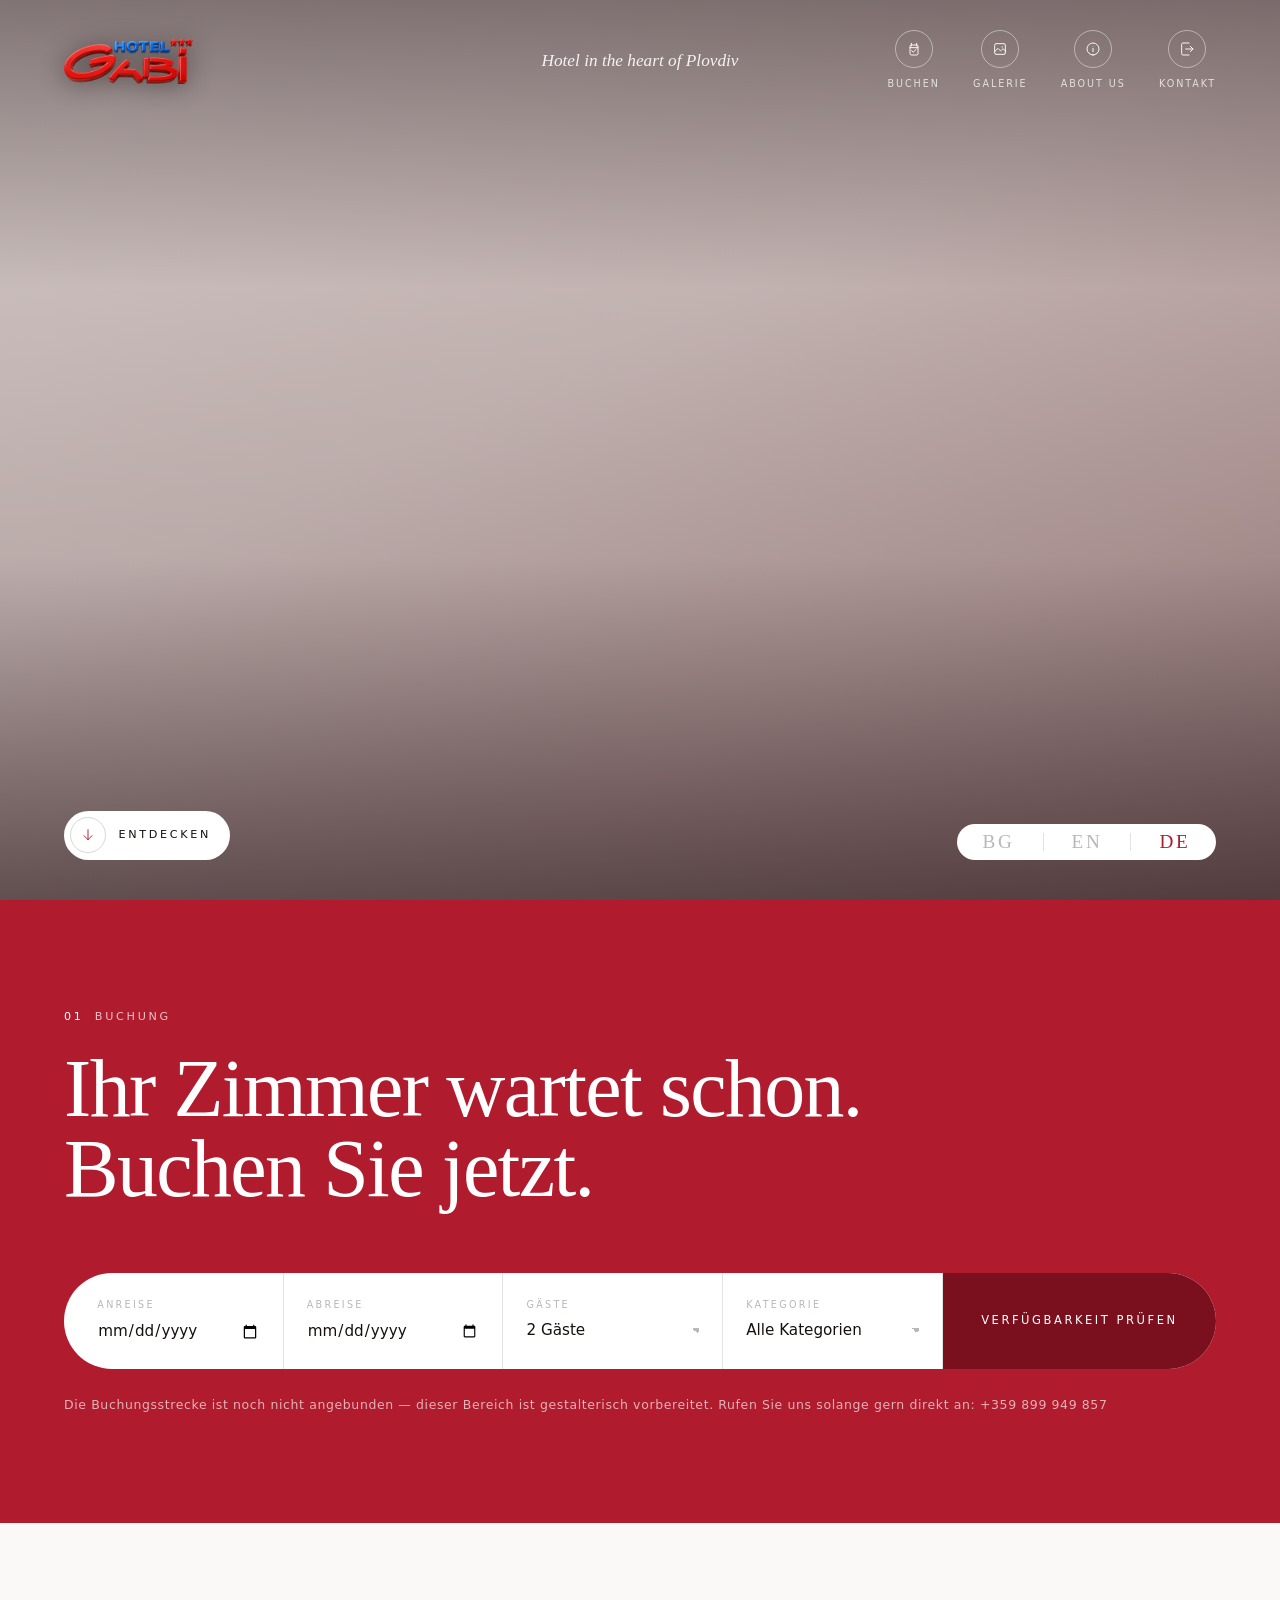
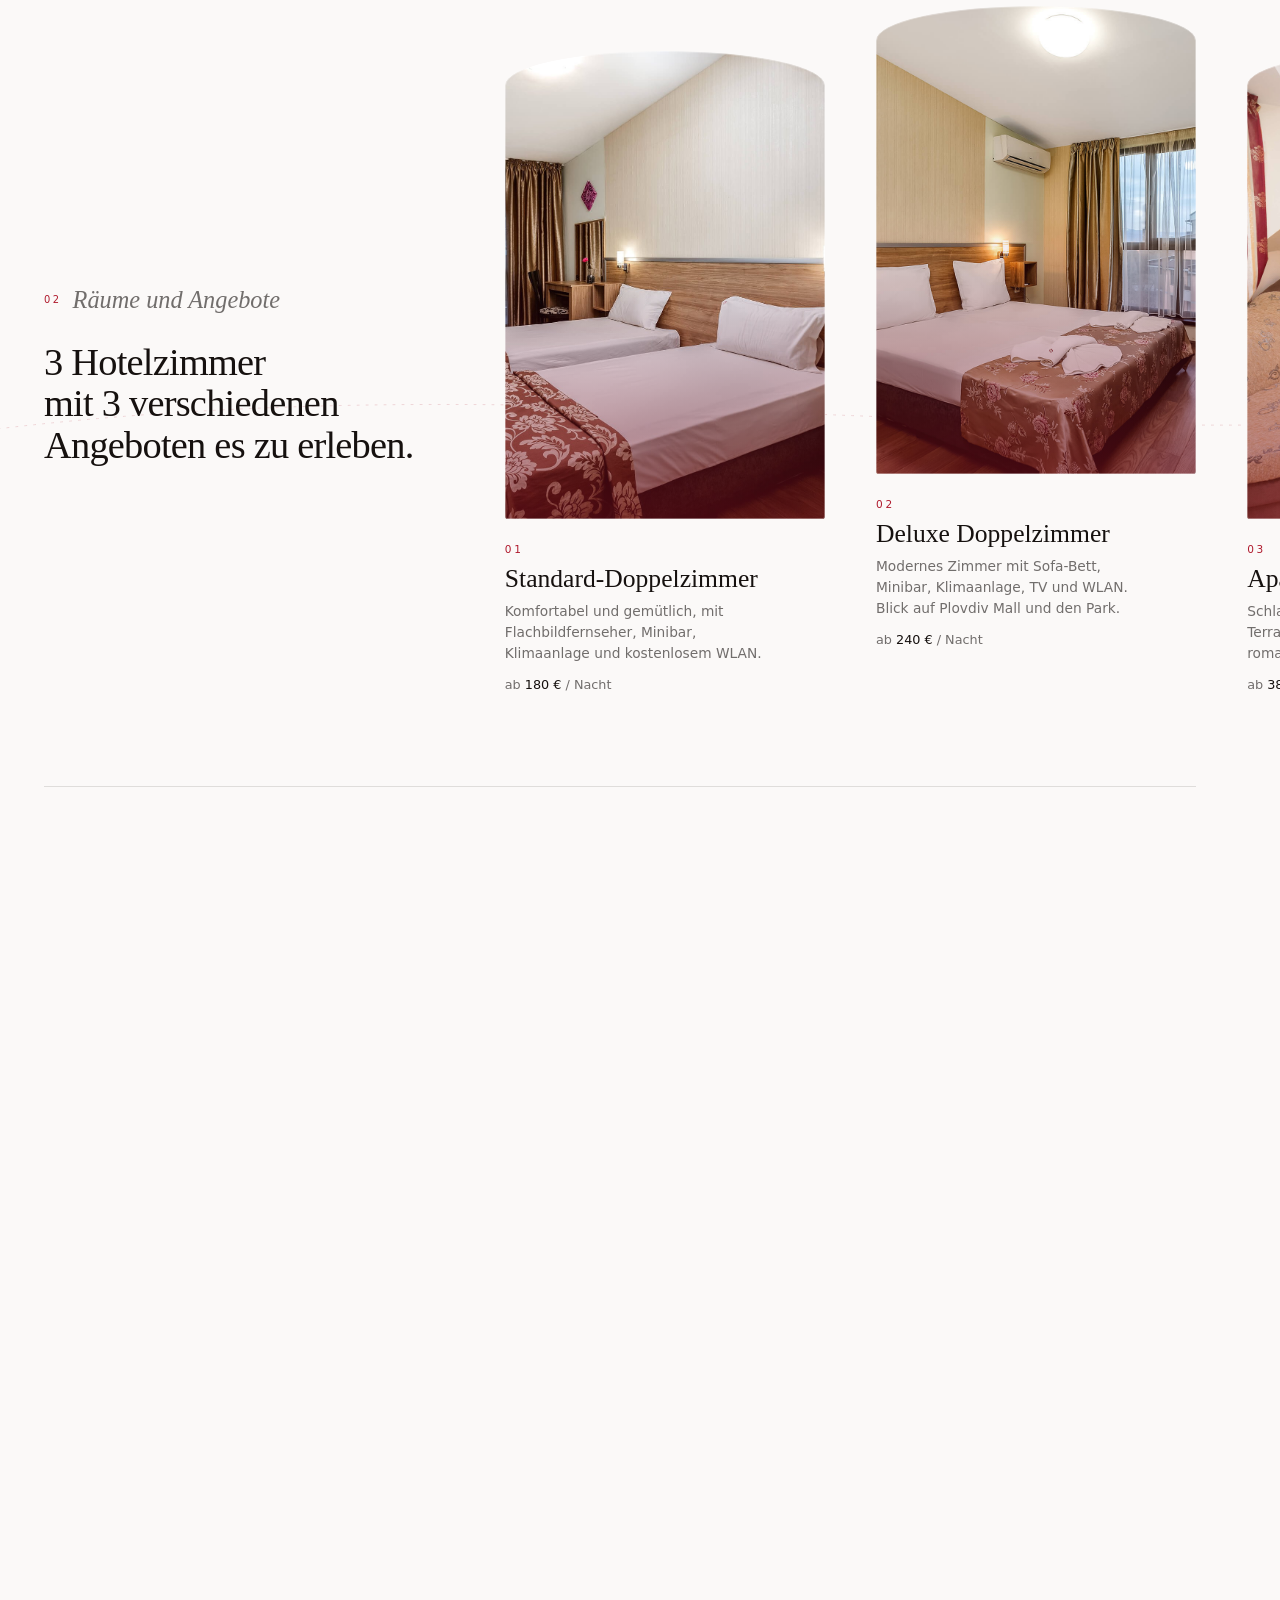
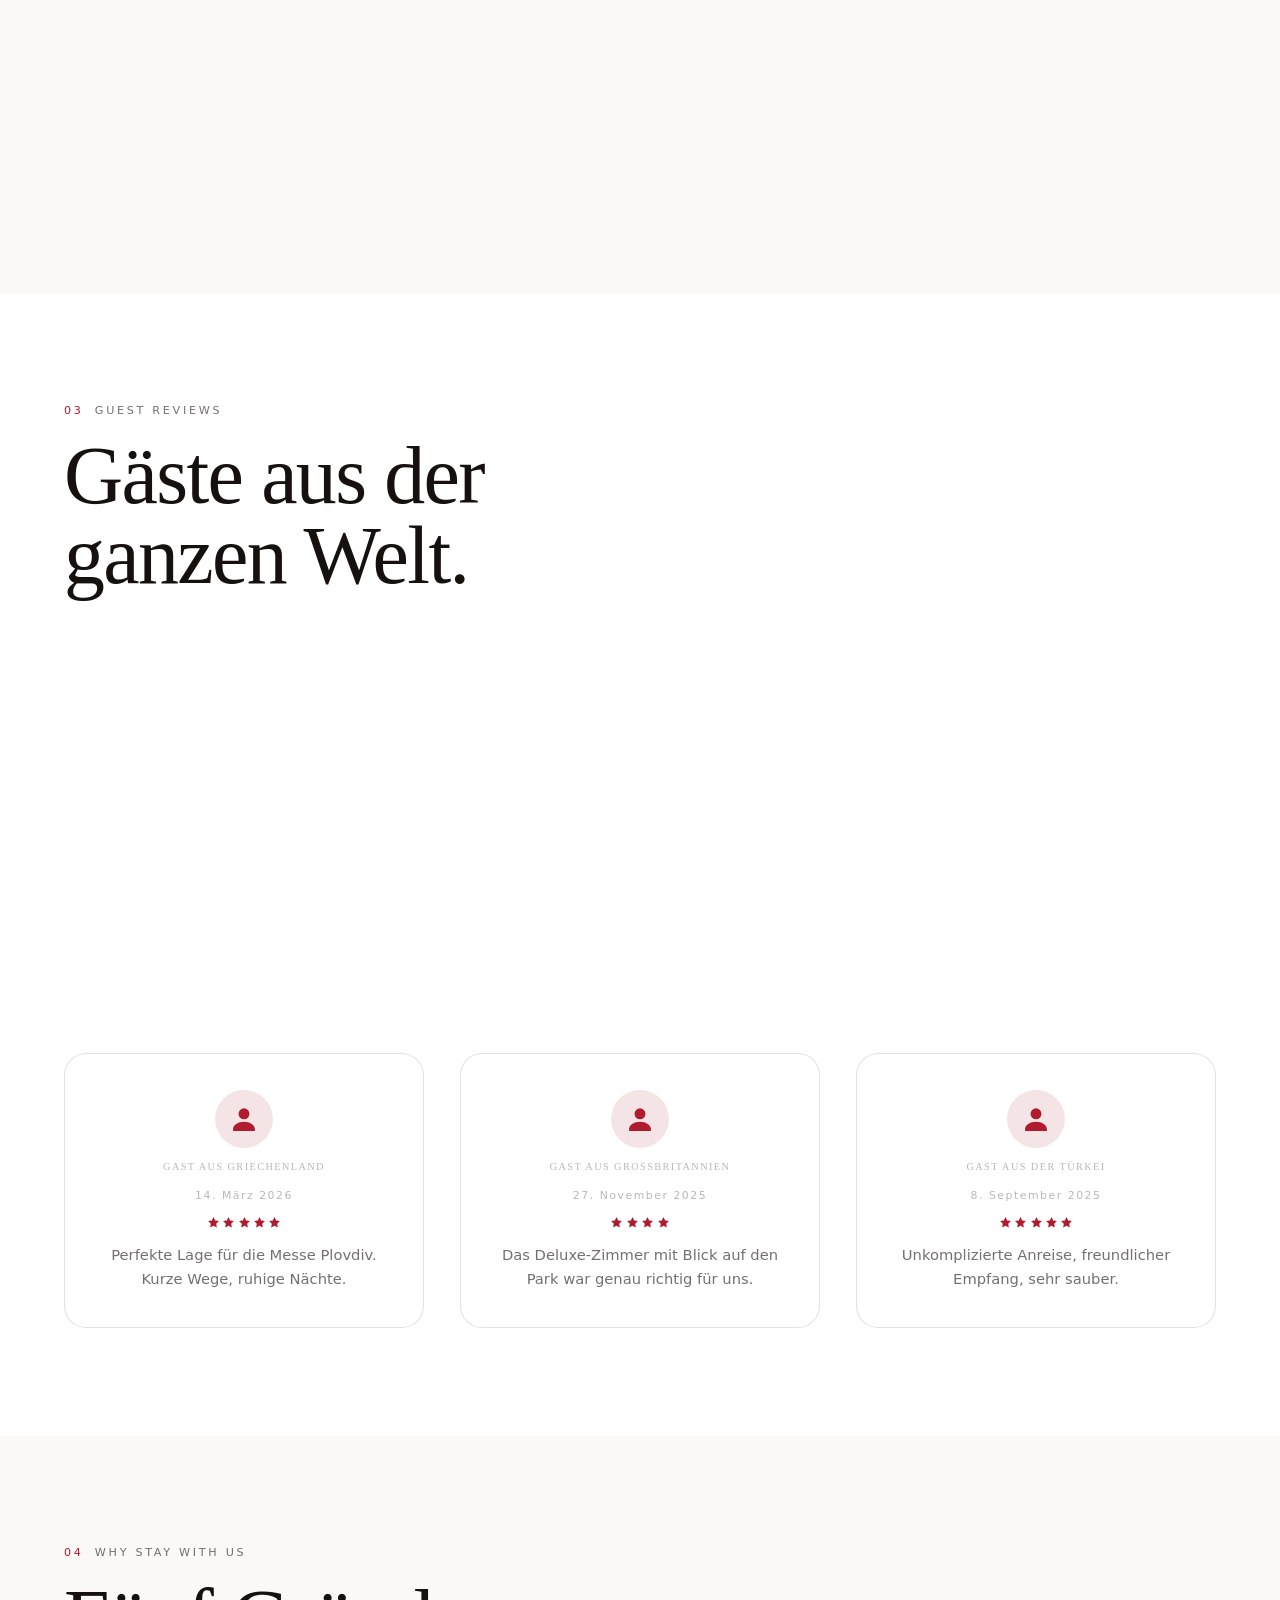
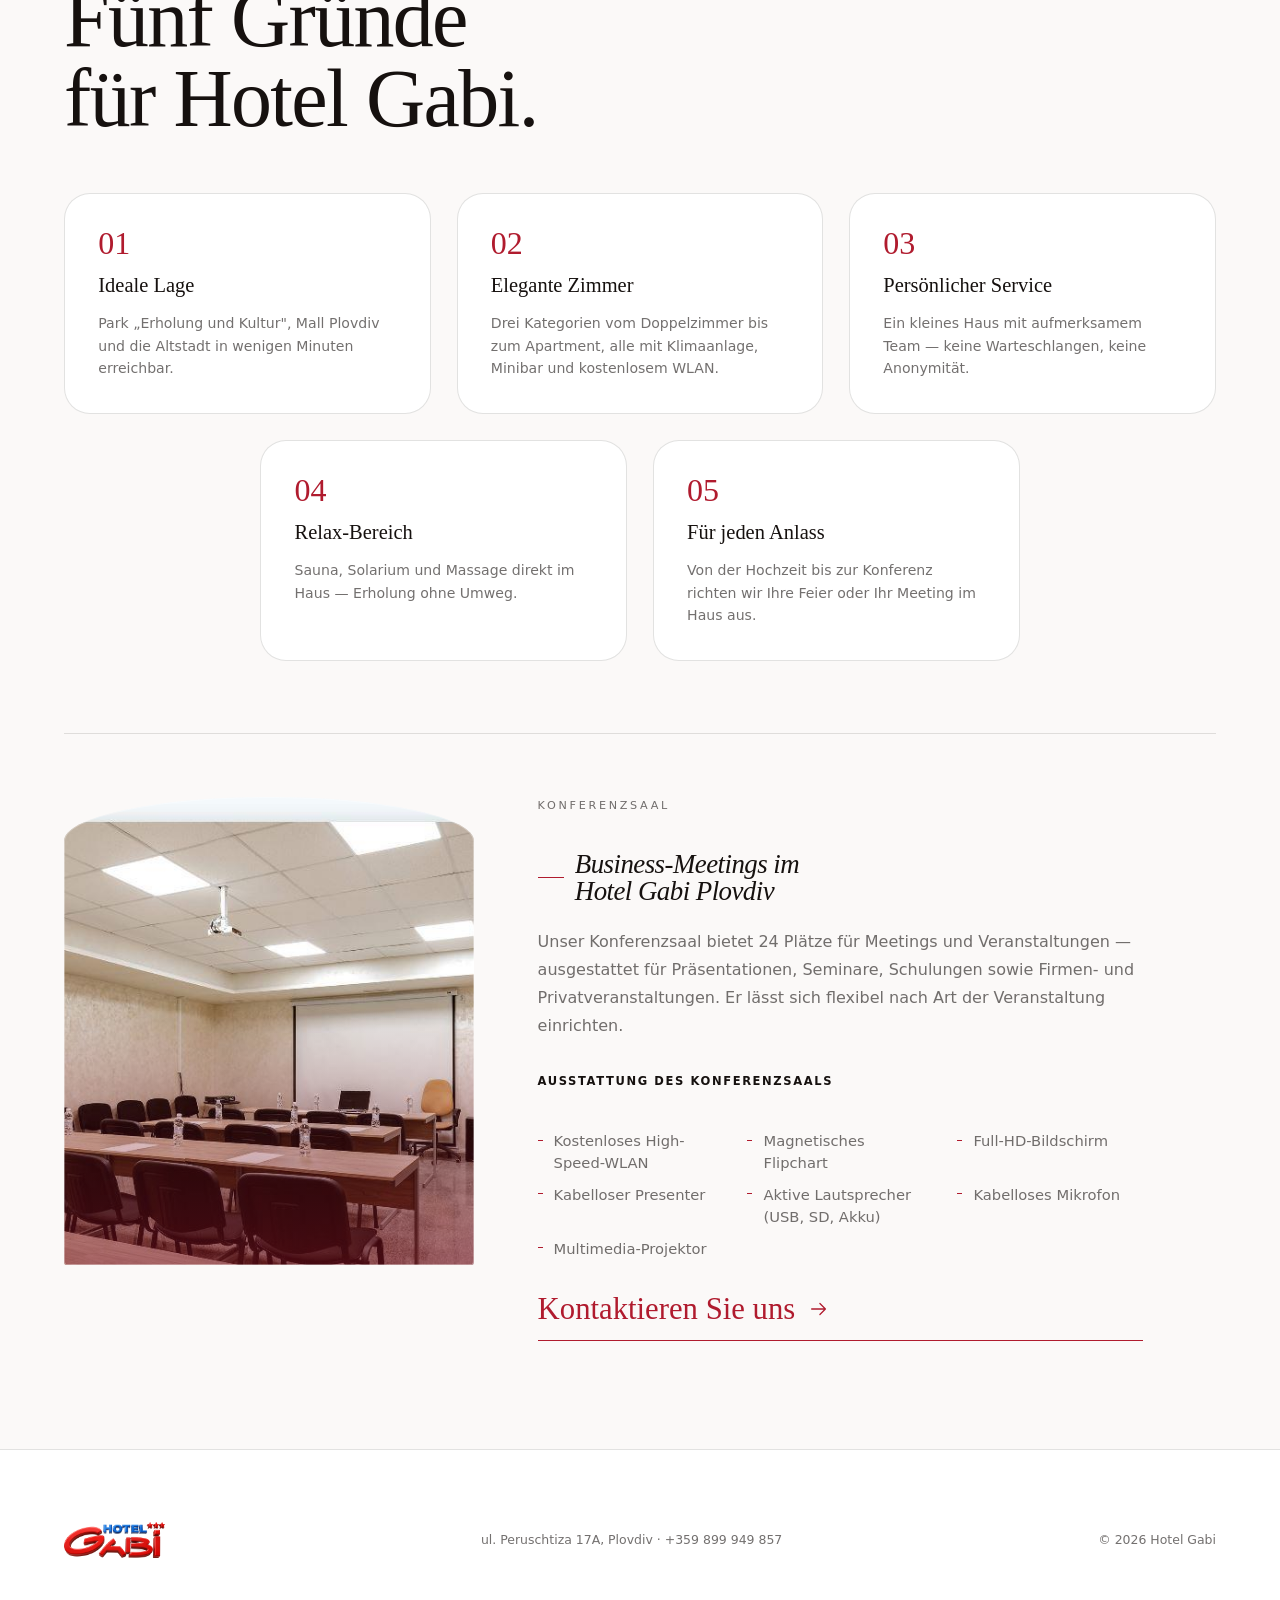
==== index.html @ 503aa599 "Symbol-Reihenfolge, Abstand auf Buchen-Seite, Weiterleitung zur Buchung - Symbole jetzt: Buchen, Gal" ====
<!DOCTYPE html>
<html lang="de">
<head>
<meta charset="utf-8">
<meta name="viewport" content="width=device-width, initial-scale=1">
<title>Hotel Gabi</title>
<meta name="description" content="Hotel Gabi — Ruhe, Architektur und Gastfreundschaft in ihrer reinsten Form.">
<link rel="stylesheet" href="assets/css/style.css">
</head>
<body>

<!-- ============================================================
     HEADER — bewusst minimal: nur Marke, kein Menü, kein Sign-In
     ============================================================ -->
<header class="header header--overlay" data-header>
  <div class="header__inner">
    <a class="brand" href="#top" aria-label="Hotel Gabi — Startseite">
      <img class="brand__logo" src="assets/img/brand/gabi-logo.png"
           alt="Hotel Gabi" width="640" height="228">
    </a>

    <p class="header__tagline">Hotel in the heart of Plovdiv</p>

    <nav class="header__nav" aria-label="Kurzwahl">
      <a class="header__navlink" href="buchen.html">
        <span class="header__navring" aria-hidden="true">
          <svg viewBox="0 0 24 24" aria-hidden="true">
            <path d="M6,8a2,2 0 0 1 2,-2h8a2,2 0 0 1 2,2v11a2,2 0 0 1 -2,2H8a2,2 0 0 1 -2,-2Z"/>
            <path d="M8,3.5v4"/>
            <path d="M16,3.5v4"/>
            <path d="M6,10H18"/>
            <path d="M8.5,14.5 10.8,16.8 15.3,12.3"/>
          </svg>
        </span>
        <span class="header__navlabel">Buchen</span>
      </a>
      <a class="header__navlink" href="galerie.html">
        <span class="header__navring" aria-hidden="true">
          <svg viewBox="0 0 24 24" aria-hidden="true">
            <path d="M4,6a2,2 0 0 1 2,-2h12a2,2 0 0 1 2,2v12a2,2 0 0 1 -2,2H6a2,2 0 0 1 -2,-2Z"/>
            <path d="M4,16 9,11l4,4"/>
            <path d="M14,14 16.5,11.5 20,15"/>
            <path d="M15.2,8a.9,.9 0 1 1 0,1.8a.9,.9 0 1 1 0,-1.8Z" style="fill:currentColor;stroke:none"/>
          </svg>
        </span>
        <span class="header__navlabel">Galerie</span>
      </a>
      <a class="header__navlink" href="about.html">
        <span class="header__navring" aria-hidden="true">
          <svg viewBox="0 0 24 24" aria-hidden="true">
            <path d="M12,21a9,9 0 1 1 0,-18a9,9 0 1 1 0,18Z"/>
            <path d="M12,11v5"/>
            <path d="M12,7.4a.6,.6 0 1 1 0,1.2a.6,.6 0 1 1 0,-1.2Z" style="fill:currentColor;stroke:none"/>
          </svg>
        </span>
        <span class="header__navlabel">About&nbsp;Us</span>
      </a>
      <a class="header__navlink" href="kontakt.html">
        <span class="header__navring" aria-hidden="true">
          <svg viewBox="0 0 24 24" aria-hidden="true">
            <path d="M15,3H6a2,2 0 0 0 -2,2v14a2,2 0 0 0 2,2h9"/>
            <path d="M10,12H21"/>
            <path d="M17,8 21,12 17,16"/>
          </svg>
        </span>
        <span class="header__navlabel">Kontakt</span>
      </a>
    </nav>
  </div>
</header>

<main id="top">

  <!-- ============================================================
       01 — HERO
       ============================================================ -->
  <section class="hero" data-reveal-root data-film>
    <!-- bleibt stehen, während das Video am Scrollen hängt -->
    <div class="hero__stage" data-film-stage>

      <!-- Vollflächiges Motiv. Läuft nicht von selbst, sondern am Scrollrad. -->
      <div class="hero__film">
        <video class="hero__video" data-film-video
               src="assets/video/hotel.mp4"
               muted playsinline preload="auto"
               disablepictureinpicture
               aria-label="Hotel Gabi — Ansicht des Hauses"></video>
      </div>

      <div class="hero__grid">
        <h1 class="hero__title">
          <span class="mask"><span class="mask__i" data-reveal data-reveal-delay="0">Hotel</span></span>
          <span class="mask"><span class="mask__i" data-reveal data-reveal-delay="1">Gabi</span></span>
        </h1>
      </div>

      <div class="hero__foot">
        <a class="scrollcue" href="#rooms" data-scroll>
          <span class="scrollcue__ring" aria-hidden="true">
            <svg viewBox="0 0 24 24" aria-hidden="true"><path d="M12 4v15m0 0 6-6m-6 6-6-6"/></svg>
          </span>
          <span class="scrollcue__label">Entdecken</span>
        </a>
        <!-- Sprachwahl. Deutsch steht im HTML, BG und EN kommen aus i18n.js. -->
        <div class="langswitch" role="group" aria-label="Sprache wählen">
          <button class="langswitch__opt" type="button" data-lang="bg">BG</button>
          <span class="langswitch__sep" aria-hidden="true"></span>
          <button class="langswitch__opt" type="button" data-lang="en">EN</button>
          <span class="langswitch__sep" aria-hidden="true"></span>
          <button class="langswitch__opt is-active" type="button" data-lang="de" aria-current="true">DE</button>
        </div>
      </div>

      <div class="film__progress" aria-hidden="true">
        <span data-film-progress></span>
      </div>

    </div>
  </section>


  <!-- ============================================================
       01 — BUCHUNG  (Gestaltung vorbereitet, Logik folgt später)
       ============================================================ -->
  <section class="booking" id="booking" data-reveal-root>
    <div class="booking__inner">

      <header class="booking__head">
        <p class="eyebrow eyebrow--light" data-reveal><span class="eyebrow__no">01</span> Buchung</p>
        <h2 class="display display--light" data-reveal data-reveal-delay="1">
          Ihr Zimmer wartet schon.<br>Buchen Sie jetzt.
        </h2>
      </header>

      <form class="bookbar" data-booking-target="buchen.html" data-reveal data-reveal-delay="2" novalidate>
        <div class="bookbar__field">
          <label for="b-in">Anreise</label>
          <input id="b-in" type="date" name="checkin">
        </div>
        <div class="bookbar__field">
          <label for="b-out">Abreise</label>
          <input id="b-out" type="date" name="checkout">
        </div>
        <div class="bookbar__field">
          <label for="b-guests">Gäste</label>
          <select id="b-guests" name="guests">
            <option>1 Gast</option>
            <option selected>2 Gäste</option>
            <option>3 Gäste</option>
            <option>4 Gäste</option>
          </select>
        </div>
        <div class="bookbar__field">
          <label for="b-room">Kategorie</label>
          <select id="b-room" name="room">
            <option>Alle Kategorien</option>
            <option>Standard-Doppelzimmer</option>
            <option>Deluxe Doppelzimmer</option>
            <option>Apartment für 2</option>
          </select>
        </div>
        <button class="bookbar__submit" type="submit">
          <span>Verfügbarkeit prüfen</span>
        </button>
      </form>

      <p class="booking__hint" data-reveal data-reveal-delay="3" data-booking-hint role="status">
        Die Buchungsstrecke ist noch nicht angebunden — dieser Bereich ist
        gestalterisch vorbereitet. Rufen Sie uns solange gern direkt an:
        +359 899 949 857
      </p>

    </div>
  </section>

  <!-- ============================================================
       02 — RÄUME  (vertikales Scrollen → horizontale Bewegung)
       Die Bilder liegen in Bogen-Form (arch), analog zur Vorlage.
       ============================================================ -->
  <section class="rooms" id="rooms" data-rooms>
    <div class="rooms__viewport" data-rooms-viewport>

      <div class="rooms__track" data-rooms-track>

        <!-- Intro-Panel: fährt mit nach links -->
        <div class="rooms__intro panel">
          <p class="eyebrow"><span class="eyebrow__no">02</span> Räume und Angebote</p>
          <h2 class="display">3 Hotelzimmer<br>mit 3 verschiedenen<br>Angeboten es zu&nbsp;erleben.</h2>
        </div>

        <!-- dezente Verbindungslinie hinter den Bögen -->
        <svg class="rooms__thread" aria-hidden="true" preserveAspectRatio="none" viewBox="0 0 1000 100">
          <path d="M0,70 C 180,10 320,96 500,52 S 830,8 1000,60" />
        </svg>

        <a class="room arch room--link" href="zimmer-standard.html" data-room>
          <div class="room__frame">
            <div class="arch__media" style="background-image:url('assets/img/rooms/room-01.jpg'), var(--img-fallback); background-position:75% center"></div>
            <div class="room__info">
              <div class="room__info-top">
                <span class="room__info-price">ab 180&nbsp;€</span>
                <span class="room__info-size">2 Gäste</span>
              </div>
              <ul class="room__info-list">
                <li>Flachbildfernseher und Minibar</li>
                <li>Klimaanlage, kostenloses WLAN</li>
                <li>Blick auf den Park</li>
              </ul>
              <span class="room__info-more">
                Zimmer ansehen
                <svg viewBox="0 0 24 24" aria-hidden="true"><path d="M4 12h15m0 0-6-6m6 6-6 6"/></svg>
              </span>
            </div>
          </div>
          <div class="room__body">
            <p class="room__index">01</p>
            <h3 class="room__name">Standard-Doppelzimmer</h3>
            <p class="room__desc">Komfortabel und gemütlich, mit Flachbildfernseher, Minibar, Klimaanlage und kostenlosem WLAN.</p>
            <p class="room__price">ab <strong>180&nbsp;€</strong> / Nacht</p>
          </div>
        </a>

        <a class="room arch room--lift room--link" href="zimmer-deluxe.html" data-room>
          <div class="room__frame">
            <div class="arch__media" style="background-image:url('assets/img/rooms/room-02.jpg'), var(--img-fallback); background-position:40% center"></div>
            <div class="room__info">
              <div class="room__info-top">
                <span class="room__info-price">ab 240&nbsp;€</span>
                <span class="room__info-size">2–3 Gäste</span>
              </div>
              <ul class="room__info-list">
                <li>Sofa-Bett als zusätzliches Bett</li>
                <li>Klimaanlage, Minibar, TV, WLAN</li>
                <li>Blick auf Mall Plovdiv und Park</li>
              </ul>
              <span class="room__info-more">
                Zimmer ansehen
                <svg viewBox="0 0 24 24" aria-hidden="true"><path d="M4 12h15m0 0-6-6m6 6-6 6"/></svg>
              </span>
            </div>
          </div>
          <div class="room__body">
            <p class="room__index">02</p>
            <h3 class="room__name">Deluxe Doppelzimmer</h3>
            <p class="room__desc">Modernes Zimmer mit Sofa-Bett, Minibar, Klimaanlage, TV und WLAN. Blick auf Plovdiv Mall und den Park.</p>
            <p class="room__price">ab <strong>240&nbsp;€</strong> / Nacht</p>
          </div>
        </a>

        <a class="room arch room--link" href="zimmer-apartment.html" data-room>
          <div class="room__frame">
            <div class="arch__media" style="background-image:url('assets/img/rooms/room-03.jpg'), var(--img-fallback); background-position:15% center"></div>
            <div class="room__info">
              <div class="room__info-top">
                <span class="room__info-price">ab 380&nbsp;€</span>
                <span class="room__info-size">2–4 Gäste</span>
              </div>
              <ul class="room__info-list">
                <li>Schlafzimmer und zusätzliches Doppelbett</li>
                <li>Bad mit Dusche, eigene Terrasse</li>
                <li>Zwei Fernseher, romantische Beleuchtung</li>
              </ul>
              <span class="room__info-more">
                Zimmer ansehen
                <svg viewBox="0 0 24 24" aria-hidden="true"><path d="M4 12h15m0 0-6-6m6 6-6 6"/></svg>
              </span>
            </div>
          </div>
          <div class="room__body">
            <p class="room__index">03</p>
            <h3 class="room__name">Apartment für 2</h3>
            <p class="room__desc">Schlafzimmer, Doppelbett, eigene Terrasse. TV, Minibar, Klimaanlage und romantische Beleuchtung.</p>
            <p class="room__price">ab <strong>380&nbsp;€</strong> / Nacht</p>
          </div>
        </a>

        <article class="room arch room--lift" data-room>
          <div class="arch__media" style="background-image:url('assets/img/rooms/room-04.jpg'), var(--img-fallback); background-position:55% center"></div>
          <div class="room__body">
            <p class="room__index">04</p>
            <h3 class="room__name">For your special occasion</h3>
            <p class="room__desc">We take care of your guests for weddings, christenings, proms and more. Let us handle the details, so you can enjoy the moment.</p>
          </div>
        </article>

        <article class="room arch" data-room>
          <div class="arch__media" style="background-image:url('assets/img/rooms/room-05.jpg'), var(--img-fallback); background-position:60% center"></div>
          <div class="room__body">
            <p class="room__index">05</p>
            <h3 class="room__name">A romantic escape for two</h3>
            <p class="room__desc">Book a romantic getaway, with or without an occasion. Enjoy a beautifully decorated room, fine wine and something sweet.</p>
          </div>
        </article>

        <article class="room arch room--lift" data-room>
          <div class="arch__media" style="background-image:url('assets/img/rooms/room-06.jpg'), var(--img-fallback)"></div>
          <div class="room__body">
            <p class="room__index">06</p>
            <h3 class="room__name">Congress events and exhibitions</h3>
            <p class="room__desc">Hotel Gabi welcomes corporate guests during exhibitions at the Plovdiv Fair. Our conference hall is ready for congresses and events of any size.</p>
          </div>
        </article>

        <!-- Abschluss-Panel: Übergang zur Buchung -->
        <div class="rooms__outro panel">
          <p class="rooms__outro-k">Buchen Sie jetzt</p>
          <a class="link-lg" href="#booking" data-scroll>
            Ihr Traumzimmer in Plovdiv, Bulgarien
            <svg viewBox="0 0 24 24" aria-hidden="true"><path d="M4 12h15m0 0-6-6m6 6-6 6"/></svg>
          </a>
        </div>

      </div><!-- /track -->

      <div class="rooms__progress" aria-hidden="true">
        <span data-rooms-progress></span>
      </div>
    </div><!-- /viewport -->
  </section>


  <!-- ============================================================
       03 — REVIEWS
       Ein großes Zitat trägt die Section, drei kleinere folgen versetzt
       darunter — bewusst kein gleichförmiges Drei-Spalten-Raster.
       Reveal-Verhalten läuft über [data-reveal], siehe main.js.
       ============================================================ -->
  <section class="reviews" id="reviews" data-reveal-root>
    <div class="reviews__inner">

      <div class="reviews__head">
        <p class="eyebrow"><span class="eyebrow__no">03</span> Guest Reviews</p>
        <h2 class="display">Gäste aus der<br>ganzen Welt.</h2>
      </div>

      <figure class="reviews__feature" data-reveal>
        <span class="reviews__mark" aria-hidden="true">„</span>
        <blockquote class="reviews__quote">
          Ruhig gelegen und trotzdem mitten im Geschehen — der Park vor der
          Tür, die Mall in Laufweite. Das Zimmer war makellos, das Personal
          aufmerksam, ohne aufdringlich zu sein.
        </blockquote>
        <figcaption class="reviews__by">
          <span class="reviews__stars" aria-label="5 von 5 Sternen">
            <svg viewBox="0 0 24 24" aria-hidden="true" style="fill:currentColor;stroke:none"><path d="M12 2 15.09 8.26 22 9.27 17 14.14 18.18 21.02 12 17.77 5.82 21.02 7 14.14 2 9.27 8.91 8.26 12 2Z"/></svg>
            <svg viewBox="0 0 24 24" aria-hidden="true" style="fill:currentColor;stroke:none"><path d="M12 2 15.09 8.26 22 9.27 17 14.14 18.18 21.02 12 17.77 5.82 21.02 7 14.14 2 9.27 8.91 8.26 12 2Z"/></svg>
            <svg viewBox="0 0 24 24" aria-hidden="true" style="fill:currentColor;stroke:none"><path d="M12 2 15.09 8.26 22 9.27 17 14.14 18.18 21.02 12 17.77 5.82 21.02 7 14.14 2 9.27 8.91 8.26 12 2Z"/></svg>
            <svg viewBox="0 0 24 24" aria-hidden="true" style="fill:currentColor;stroke:none"><path d="M12 2 15.09 8.26 22 9.27 17 14.14 18.18 21.02 12 17.77 5.82 21.02 7 14.14 2 9.27 8.91 8.26 12 2Z"/></svg>
            <svg viewBox="0 0 24 24" aria-hidden="true" style="fill:currentColor;stroke:none"><path d="M12 2 15.09 8.26 22 9.27 17 14.14 18.18 21.02 12 17.77 5.82 21.02 7 14.14 2 9.27 8.91 8.26 12 2Z"/></svg>
          </span>
          <span class="reviews__name">Gast aus Deutschland</span>
        </figcaption>
      </figure>

      <div class="reviews__row">

        <!-- Platzhalter-Profilbild: neutrale Silhouette, bis echte
             Gästefotos mit Einverständnis vorliegen. Dann hier ein
             <img> einsetzen, das CSS ist darauf vorbereitet. -->
        <article class="reviews__card" data-reveal-step="0">
          <span class="reviews__avatar" aria-hidden="true">
            <svg viewBox="0 0 24 24"><path d="M12 12.2a4.1 4.1 0 1 0 0-8.2 4.1 4.1 0 0 0 0 8.2Zm0 1.9c-4.5 0-8.2 2.5-8.2 5.6V21h16.4v-1.3c0-3.1-3.7-5.6-8.2-5.6Z"/></svg>
          </span>
          <span class="reviews__card-name">Gast aus Griechenland</span>
          <span class="reviews__card-date">14. März 2026</span>
          <span class="reviews__card-stars" aria-label="5 von 5 Sternen">
            <svg viewBox="0 0 24 24" aria-hidden="true" style="fill:currentColor;stroke:none"><path d="M12 2 15.09 8.26 22 9.27 17 14.14 18.18 21.02 12 17.77 5.82 21.02 7 14.14 2 9.27 8.91 8.26 12 2Z"/></svg>
            <svg viewBox="0 0 24 24" aria-hidden="true" style="fill:currentColor;stroke:none"><path d="M12 2 15.09 8.26 22 9.27 17 14.14 18.18 21.02 12 17.77 5.82 21.02 7 14.14 2 9.27 8.91 8.26 12 2Z"/></svg>
            <svg viewBox="0 0 24 24" aria-hidden="true" style="fill:currentColor;stroke:none"><path d="M12 2 15.09 8.26 22 9.27 17 14.14 18.18 21.02 12 17.77 5.82 21.02 7 14.14 2 9.27 8.91 8.26 12 2Z"/></svg>
            <svg viewBox="0 0 24 24" aria-hidden="true" style="fill:currentColor;stroke:none"><path d="M12 2 15.09 8.26 22 9.27 17 14.14 18.18 21.02 12 17.77 5.82 21.02 7 14.14 2 9.27 8.91 8.26 12 2Z"/></svg>
            <svg viewBox="0 0 24 24" aria-hidden="true" style="fill:currentColor;stroke:none"><path d="M12 2 15.09 8.26 22 9.27 17 14.14 18.18 21.02 12 17.77 5.82 21.02 7 14.14 2 9.27 8.91 8.26 12 2Z"/></svg>
          </span>
          <p class="reviews__card-quote">
            Perfekte Lage für die Messe Plovdiv. Kurze Wege, ruhige Nächte.
          </p>
        </article>

        <article class="reviews__card" data-reveal-step="1">
          <span class="reviews__avatar" aria-hidden="true">
            <svg viewBox="0 0 24 24"><path d="M12 12.2a4.1 4.1 0 1 0 0-8.2 4.1 4.1 0 0 0 0 8.2Zm0 1.9c-4.5 0-8.2 2.5-8.2 5.6V21h16.4v-1.3c0-3.1-3.7-5.6-8.2-5.6Z"/></svg>
          </span>
          <span class="reviews__card-name">Gast aus Großbritannien</span>
          <span class="reviews__card-date">27. November 2025</span>
          <span class="reviews__card-stars" aria-label="4 von 5 Sternen">
            <svg viewBox="0 0 24 24" aria-hidden="true" style="fill:currentColor;stroke:none"><path d="M12 2 15.09 8.26 22 9.27 17 14.14 18.18 21.02 12 17.77 5.82 21.02 7 14.14 2 9.27 8.91 8.26 12 2Z"/></svg>
            <svg viewBox="0 0 24 24" aria-hidden="true" style="fill:currentColor;stroke:none"><path d="M12 2 15.09 8.26 22 9.27 17 14.14 18.18 21.02 12 17.77 5.82 21.02 7 14.14 2 9.27 8.91 8.26 12 2Z"/></svg>
            <svg viewBox="0 0 24 24" aria-hidden="true" style="fill:currentColor;stroke:none"><path d="M12 2 15.09 8.26 22 9.27 17 14.14 18.18 21.02 12 17.77 5.82 21.02 7 14.14 2 9.27 8.91 8.26 12 2Z"/></svg>
            <svg viewBox="0 0 24 24" aria-hidden="true" style="fill:currentColor;stroke:none"><path d="M12 2 15.09 8.26 22 9.27 17 14.14 18.18 21.02 12 17.77 5.82 21.02 7 14.14 2 9.27 8.91 8.26 12 2Z"/></svg>
          </span>
          <p class="reviews__card-quote">
            Das Deluxe-Zimmer mit Blick auf den Park war genau richtig für uns.
          </p>
        </article>

        <article class="reviews__card" data-reveal-step="2">
          <span class="reviews__avatar" aria-hidden="true">
            <svg viewBox="0 0 24 24"><path d="M12 12.2a4.1 4.1 0 1 0 0-8.2 4.1 4.1 0 0 0 0 8.2Zm0 1.9c-4.5 0-8.2 2.5-8.2 5.6V21h16.4v-1.3c0-3.1-3.7-5.6-8.2-5.6Z"/></svg>
          </span>
          <span class="reviews__card-name">Gast aus der Türkei</span>
          <span class="reviews__card-date">8. September 2025</span>
          <span class="reviews__card-stars" aria-label="5 von 5 Sternen">
            <svg viewBox="0 0 24 24" aria-hidden="true" style="fill:currentColor;stroke:none"><path d="M12 2 15.09 8.26 22 9.27 17 14.14 18.18 21.02 12 17.77 5.82 21.02 7 14.14 2 9.27 8.91 8.26 12 2Z"/></svg>
            <svg viewBox="0 0 24 24" aria-hidden="true" style="fill:currentColor;stroke:none"><path d="M12 2 15.09 8.26 22 9.27 17 14.14 18.18 21.02 12 17.77 5.82 21.02 7 14.14 2 9.27 8.91 8.26 12 2Z"/></svg>
            <svg viewBox="0 0 24 24" aria-hidden="true" style="fill:currentColor;stroke:none"><path d="M12 2 15.09 8.26 22 9.27 17 14.14 18.18 21.02 12 17.77 5.82 21.02 7 14.14 2 9.27 8.91 8.26 12 2Z"/></svg>
            <svg viewBox="0 0 24 24" aria-hidden="true" style="fill:currentColor;stroke:none"><path d="M12 2 15.09 8.26 22 9.27 17 14.14 18.18 21.02 12 17.77 5.82 21.02 7 14.14 2 9.27 8.91 8.26 12 2Z"/></svg>
            <svg viewBox="0 0 24 24" aria-hidden="true" style="fill:currentColor;stroke:none"><path d="M12 2 15.09 8.26 22 9.27 17 14.14 18.18 21.02 12 17.77 5.82 21.02 7 14.14 2 9.27 8.91 8.26 12 2Z"/></svg>
          </span>
          <p class="reviews__card-quote">
            Unkomplizierte Anreise, freundlicher Empfang, sehr sauber.
          </p>
        </article>

      </div>
    </div>
  </section>


  <!-- ============================================================
       04 — WHY STAY WITH US
       Editorial-Liste statt Icon-Karten, darunter der Business-Meeting-
       Block im Layout der Konferenzsaal-Referenzseite (Bild + Fakten).
       ============================================================ -->
  <section class="whystay" id="why-stay" data-reveal-root>
    <div class="whystay__inner">

      <div class="whystay__head">
        <p class="eyebrow"><span class="eyebrow__no">04</span> Why Stay With Us</p>
        <h2 class="display">Fünf Gründe<br>für Hotel Gabi.</h2>
      </div>

      <div class="whystay__reasons">
        <div class="whystay__reason rcard" data-reveal-step="0">
          <span class="rcard__no">01</span>
          <h3 class="rcard__title">Ideale Lage</h3>
          <p class="rcard__text">Park „Erholung und Kultur", Mall Plovdiv und die Altstadt in wenigen Minuten erreichbar.</p>
        </div>
        <div class="whystay__reason rcard" data-reveal-step="1">
          <span class="rcard__no">02</span>
          <h3 class="rcard__title">Elegante Zimmer</h3>
          <p class="rcard__text">Drei Kategorien vom Doppelzimmer bis zum Apartment, alle mit Klimaanlage, Minibar und kostenlosem WLAN.</p>
        </div>
        <div class="whystay__reason rcard" data-reveal-step="2">
          <span class="rcard__no">03</span>
          <h3 class="rcard__title">Persönlicher Service</h3>
          <p class="rcard__text">Ein kleines Haus mit aufmerksamem Team — keine Warteschlangen, keine Anonymität.</p>
        </div>
        <div class="whystay__reason rcard" data-reveal-step="3">
          <span class="rcard__no">04</span>
          <h3 class="rcard__title">Relax-Bereich</h3>
          <p class="rcard__text">Sauna, Solarium und Massage direkt im Haus — Erholung ohne Umweg.</p>
        </div>
        <div class="whystay__reason rcard" data-reveal-step="4">
          <span class="rcard__no">05</span>
          <h3 class="rcard__title">Für jeden Anlass</h3>
          <p class="rcard__text">Von der Hochzeit bis zur Konferenz richten wir Ihre Feier oder Ihr Meeting im Haus aus.</p>
        </div>
      </div>

      <div class="whystay__business split split--media-left" data-reveal>

        <figure class="split__media arch" data-reveal>
          <div class="arch__media" style="background-image:url('assets/img/rooms/room-07.jpg'), var(--img-fallback)"></div>
        </figure>

        <div class="prose">
          <p class="eyebrow">Konferenzsaal</p>
          <h3 class="display whystay__business-title">Business-Meetings im<br>Hotel Gabi Plovdiv</h3>
          <p>
            Unser Konferenzsaal bietet 24 Plätze für Meetings und Veranstaltungen
            — ausgestattet für Präsentationen, Seminare, Schulungen sowie Firmen-
            und Privatveranstaltungen. Er lässt sich flexibel nach Art der
            Veranstaltung einrichten.
          </p>

          <h4>Ausstattung des Konferenzsaals</h4>
          <ul>
            <li>Kostenloses High-Speed-WLAN</li>
            <li>Magnetisches Flipchart</li>
            <li>Full-HD-Bildschirm</li>
            <li>Kabelloser Presenter</li>
            <li>Aktive Lautsprecher (USB, SD, Akku)</li>
            <li>Kabelloses Mikrofon</li>
            <li>Multimedia-Projektor</li>
          </ul>

          <a class="link-lg" href="kontakt.html">
            Kontaktieren Sie uns
            <svg viewBox="0 0 24 24" aria-hidden="true"><path d="M4 12h15m0 0-6-6m6 6-6 6"/></svg>
          </a>
        </div>

      </div>

    </div>
  </section>



</main>

<footer class="footer" id="contact">
  <div class="footer__inner">
    <span class="brand brand--sm">
      <img class="brand__logo" src="assets/img/brand/gabi-logo.png"
           alt="Hotel Gabi" width="640" height="228">
    </span>
    <p class="footer__addr">ul. Peruschtiza 17A, Plovdiv · +359 899 949 857</p>
    <p class="footer__copy">© <span data-year>2026</span> Hotel Gabi</p>
  </div>
</footer>

<script src="assets/js/i18n.js"></script>
<script src="assets/js/main.js"></script>
</body>
</html>
---- assets/css/style.css ----
/* ============================================================
   HOTEL GABI — Startseite
   Struktur: 1 Tokens · 2 Base · 3 Header · 4 Hero · 5 About
             6 Räume (Bogenform + horizontaler Scroll) · 7 Reviews
             8 Why Stay With Us · 9 Buchung · 10 Footer
             11 Reveal/Motion · 12 Responsive
   ============================================================ */

/* --- 1 · TOKENS -------------------------------------------- */
:root{
  /* Primärpalette: Rot + Weiß. Bewusst sehr wenige Farben. */
  --red:        #B01B2E;
  --red-deep:   #7A0F1E;
  --red-soft:   #F4E4E6;

  --white:      #FFFFFF;
  --paper:      #FBF9F8;   /* leicht gebrochenes Weiß */
  --ink:        #16110F;
  --ink-60:     rgba(22,17,15,.60);
  --ink-30:     rgba(22,17,15,.30);
  --hair:       rgba(22,17,15,.12);
  --hair-light: rgba(255,255,255,.22);

  /* Typografie — hochwertige Didone/Serif-Kaskade, keine externen Fonts */
  --font-display: "Bodoni MT", "Didot", "Big Caslon", "Playfair Display",
                  "Hoefler Text", Georgia, "Times New Roman", serif;
  --font-sans:    "Inter", "Segoe UI", -apple-system, BlinkMacSystemFont,
                  system-ui, "Helvetica Neue", Arial, sans-serif;

  /* Rhythmus */
  --gutter: clamp(1.25rem, 5vw, 5.5rem);
  --sect-y: clamp(5rem, 12vh, 10rem);

  /* Bewegung — ruhig, kontrolliert, kein Bounce */
  --ease: cubic-bezier(.22, 1, .36, 1);
  --dur:  .55s;

  /* Bogenform der Raumbilder (aus der Vorlage übernommen) */
  --arch-radius: 999px 999px 10px 10px / 46% 46% 4% 4%;

  /* Fallback, solange keine echten Fotos hinterlegt sind */
  --img-fallback:
    linear-gradient(155deg, #efe7e4 0%, #e2d3d0 42%, #cbb2b0 72%, #a98d8c 100%);
}

/* --- 2 · BASE ---------------------------------------------- */
*,*::before,*::after{ box-sizing:border-box; }

html{
  -webkit-text-size-adjust:100%;
  scroll-behavior:smooth;   /* JS deaktiviert das für die eigene Easing-Logik */
}

body{
  margin:0;
  background:var(--white);
  color:var(--ink);
  font-family:var(--font-sans);
  font-size:clamp(.95rem, .55vw + .8rem, 1.0625rem);
  line-height:1.65;
  -webkit-font-smoothing:antialiased;
  text-rendering:optimizeLegibility;
  /* clip statt hidden: hidden würde einen Scroll-Container erzeugen
     und damit position:sticky der Raum-Sektion aushebeln. */
  overflow-x:clip;
}

img,svg,video{ display:block; max-width:100%; }
h1,h2,h3,p,dl,dd,figure{ margin:0; }
a{ color:inherit; text-decoration:none; }
svg path{ fill:none; stroke:currentColor; stroke-width:1.4; stroke-linecap:round; stroke-linejoin:round; }

::selection{ background:var(--red); color:var(--white); }

:focus-visible{
  outline:2px solid var(--red);
  outline-offset:4px;
  border-radius:2px;
}

/* Gemeinsame Bausteine */
.display{
  font-family:var(--font-display);
  font-weight:400;
  font-size:clamp(2.4rem, 6.4vw, 5.4rem);
  line-height:.98;
  letter-spacing:-.02em;
}
.display--light{ color:var(--white); }

.eyebrow{
  display:flex; align-items:center; gap:.7rem;
  font-size:.7rem; letter-spacing:.24em; text-transform:uppercase;
  color:var(--ink-60);
}
.eyebrow--light{ color:rgba(255,255,255,.72); }
.eyebrow__no{ color:var(--red); font-variant-numeric:tabular-nums; }
.eyebrow--light .eyebrow__no{ color:var(--white); }

/* --- 3 · HEADER -------------------------------------------- */
.header{
  position:fixed; inset:0 0 auto 0; z-index:60;
  padding:clamp(1.1rem,2.4vw,1.9rem) 0;
  transition:background-color .5s var(--ease), padding .5s var(--ease);
}
.header::after{
  content:""; position:absolute; left:var(--gutter); right:var(--gutter); bottom:0;
  height:1px; background:var(--hair);
  transform:scaleX(0); transform-origin:left;
  transition:transform .8s var(--ease);
}
.header.is-stuck{
  background:rgba(255,255,255,.86);
  backdrop-filter:saturate(180%) blur(14px);
  -webkit-backdrop-filter:saturate(180%) blur(14px);
  padding:.85rem 0;
}
.header.is-stuck::after{ transform:scaleX(1); }

.header__inner{
  position:relative;
  display:flex; align-items:center; justify-content:space-between;
  gap:1rem;
  padding-inline:var(--gutter);
}

/* Absolut zentriert statt als Flex-Element: so sitzt der Spruch exakt in
   der Mitte des Headers — auch auf den Unterseiten, wo links kein Logo
   steht und ein Flex-Kind sonst verrutschen würde. */
.header__tagline{
  position:absolute; left:50%; top:50%;
  transform:translate(-50%,-50%);
  white-space:nowrap;
  font-family:var(--font-display); font-style:italic;
  font-size:clamp(.95rem,1.35vw,1.25rem);
  color:var(--ink-60);
  pointer-events:none;
  transition:color .5s var(--ease);
}
.header--overlay:not(.is-stuck) .header__tagline{ color:rgba(255,255,255,.9); }

.brand{ display:inline-flex; align-items:center; }
.brand__logo{
  height:clamp(30px, 3.6vw, 48px);
  width:auto;
  transition:height .5s var(--ease), filter .5s var(--ease);
}
.header.is-stuck .brand__logo{ height:clamp(26px, 2.9vw, 38px); }
/* Nur auf der Startseite liegt der Header über dem Video und braucht
   helle Schrift. Unterseiten haben weißen Grund — dort gilt die
   normale dunkle Fassung, sonst wäre die Navigation unsichtbar. */
.header--overlay:not(.is-stuck) .brand__logo{
  filter:drop-shadow(0 2px 12px rgba(0,0,0,.45));
}
.brand--sm .brand__logo{ height:36px; }

/* Kurzwahl auf der Gegenseite des Logos — Kontakt / Buchen / About Us.
   Der Ring füllt sich beim Hover mit Rot, wie beim Scroll-Hinweis im Hero;
   dieselbe Geste an zwei Stellen der Seite.
   margin-inline-start:auto hält die Kurzwahl rechts, auch auf den
   Unterseiten, wo links kein Logo mehr steht. */
.header__nav{
  display:flex; align-items:center; gap:clamp(1.1rem,2.6vw,2.25rem);
  margin-inline-start:auto;
}

.header__navlink{
  display:flex; flex-direction:column; align-items:center; gap:.45rem;
  color:var(--ink);
  transition:color .5s var(--ease);
}
.header--overlay:not(.is-stuck) .header__navlink{ color:var(--white); }

.header__navring{
  width:38px; height:38px; flex:none;
  display:grid; place-items:center;
  border:1px solid rgba(22,17,15,.16); border-radius:50%;
  transition:background-color .45s var(--ease), border-color .45s var(--ease),
             color .45s var(--ease), transform .45s var(--ease);
}
.header--overlay:not(.is-stuck) .header__navring{ border-color:rgba(255,255,255,.45); }
.header__navring svg{ width:16px; height:16px; }

/* Die Seite, auf der man gerade ist, bleibt dauerhaft markiert. */
.header__navlink.is-current .header__navring{
  background:var(--red); border-color:var(--red); color:var(--white);
}
.header__navlink.is-current .header__navlabel{ opacity:1; }

.header__navlabel{
  font-size:.6rem; letter-spacing:.2em; text-transform:uppercase;
  opacity:.75;
  transition:opacity .45s var(--ease);
}

.header__navlink:hover .header__navring{
  background:var(--red); border-color:var(--red); color:var(--white);
  transform:translateY(-3px);
}
.header__navlink:hover .header__navlabel{ opacity:1; }

/* --- 4 · HERO ---------------------------------------------- */
.hero{
  position:relative;
  background:var(--white);
}
/* Die Bühne trägt das Layout; die Sektion darüber trägt nur den Scrollweg. */
.hero__stage{
  position:relative;
  min-height:100svh;
  padding:clamp(5.5rem,12vh,8rem) var(--gutter) clamp(2rem,4.5vh,3rem);
  display:flex; flex-direction:column; justify-content:space-between;
  gap:clamp(1.25rem,3vh,2.25rem);
}
/* Angeheftet nur, wenn JS die Sektionshöhe für das Video gesetzt hat. */
.hero.is-pinned .hero__stage{
  position:sticky; top:0;
  min-height:0;
  height:100vh;
  height:100svh;
}

/* Laufbalken des Films — erscheint nur im angehefteten Zustand */
.film__progress{
  position:absolute; left:var(--gutter); right:var(--gutter);
  bottom:clamp(.7rem,1.8vh,1.2rem);
  height:1px; background:rgba(255,255,255,.28);
  opacity:0; transition:opacity .6s var(--ease);
}
.hero.is-pinned .film__progress{ opacity:1; }
.film__progress span{
  display:block; height:100%; width:0;
  background:var(--red);
}

/* Wortmarke oben, darunter das Haus in voller Breite. */
.hero__grid{
  flex:1; min-height:0;
  display:flex; flex-direction:column; justify-content:center;
  gap:clamp(1.25rem, 3.5vh, 2.75rem);
}

.hero__title{ margin:0; }
.hero__title .mask{ display:block; overflow:hidden; padding-bottom:.04em; }
/* Über dem Film trägt Weiß — Rot bleibt den Akzenten vorbehalten. */
.hero__title .mask__i{
  display:block;
  font-family:var(--font-display);
  font-weight:400;
  font-size:clamp(3.4rem, 12vw, 10rem);
  line-height:.88;
  letter-spacing:.01em;
  color:var(--white);
}
/* „Hotel" tritt zurück, „Gabi" trägt */
.hero__title .mask:first-child .mask__i{
  font-size:clamp(1.2rem, 3.2vw, 2.6rem);
  letter-spacing:.24em;
  text-transform:uppercase;
  color:rgba(255,255,255,.85);
}

/* Vollflächiges Video hinter dem Inhalt. Es füllt die gesamte Bühne;
   cover beschneidet dabei nur die Ränder, nie die halbe Höhe. */
.hero__film{
  position:absolute; inset:0; z-index:0;
  overflow:hidden;
  background:var(--img-fallback);   /* greift, falls das Video fehlt */
}
.hero__video{
  position:absolute; inset:0;
  width:100%; height:100%;
  object-fit:cover;
  object-position:center;
}
/* Schleier: hält die weiße Schrift lesbar, ohne das Bild zu ersäufen */
.hero__film::after{
  content:""; position:absolute; inset:0;
  background:
    linear-gradient(180deg,
      rgba(28,10,14,.52) 0%,
      rgba(28,10,14,.16) 32%,
      rgba(28,10,14,.20) 62%,
      rgba(28,10,14,.62) 100%);
}

/* Inhalt liegt über dem Film */
.hero__grid,
.hero__foot{ position:relative; z-index:1; }
.film__progress{ z-index:2; }

.hero__foot{
  display:flex; align-items:flex-end; justify-content:space-between;
  gap:1.25rem; flex-wrap:wrap;
}

/* Beide Elemente sitzen auf weißem Grund — knapp um die Schrift gelegt,
   damit sie lesbar sind, ohne das Video zuzudecken. */
.scrollcue{
  display:inline-flex; align-items:center; gap:.75rem;
  background:var(--white);
  border-radius:999px;
  padding:.4rem 1.2rem .4rem .4rem;
}
.scrollcue__ring{
  width:36px; height:36px; flex:none;
  display:grid; place-items:center;
  border:1px solid rgba(22,17,15,.16); border-radius:50%;
  color:var(--red);
  transition:background-color .5s var(--ease), border-color .5s var(--ease), color .5s var(--ease);
}
.scrollcue__ring svg{ width:16px; height:16px; animation:nudge 2.6s var(--ease) infinite; }
.scrollcue__label{
  font-size:.7rem; letter-spacing:.24em; text-transform:uppercase;
  color:var(--ink);
}
.scrollcue:hover .scrollcue__ring{ background:var(--red); border-color:var(--red); color:var(--white); }

/* Sprachwahl — gleiche Pillenform wie der Scroll-Hinweis gegenüber.
   Ein feiner Strich trennt die beiden Kürzel deutlich voneinander. */
.langswitch{
  display:inline-flex; align-items:center;
  gap:clamp(1rem,2.2vw,1.75rem);
  background:var(--white);
  border-radius:999px;
  padding:.5rem clamp(1.1rem,2vw,1.6rem);
}
.langswitch__opt{
  border:0; background:none; cursor:pointer;
  font-family:var(--font-display);
  font-size:clamp(.95rem,1.5vw,1.25rem);
  letter-spacing:.14em;
  color:var(--ink-30);
  padding:0; line-height:1;
  transition:color .35s var(--ease);
}
.langswitch__opt:hover{ color:var(--ink); }
.langswitch__opt.is-active{ color:var(--red); }
.langswitch__sep{
  width:1px; height:1.1em;
  background:var(--hair);
  flex:none;
}

@keyframes nudge{
  0%,72%,100%{ transform:translateY(0); opacity:1; }
  36%        { transform:translateY(3px); opacity:.55; }
}

/* --- 4b · UNTERSEITEN ---------------------------------------- */
/* Gemeinsamer Kopf für Kontakt / Buchen / About Us. Kein Video,
   deshalb trägt hier Typografie und Weißraum allein. */
.pagehead{
  padding:clamp(8rem,17vh,11rem) var(--gutter) clamp(2.5rem,6vh,4rem);
  background:var(--white);
}
.pagehead__inner{
  max-width:1180px; margin-inline:auto;
  display:flex; flex-direction:column; gap:clamp(1rem,2.5vh,1.75rem);
}
.pagehead__lead{
  max-width:54ch; color:var(--ink-60);
  font-size:clamp(1rem,1.1vw + .7rem,1.25rem); line-height:1.55;
}
.pagehead__back{
  display:inline-flex; align-items:center; gap:.6rem;
  font-size:.68rem; letter-spacing:.22em; text-transform:uppercase;
  color:var(--ink-60);
  transition:gap .45s var(--ease), color .45s var(--ease);
}
.pagehead__back svg{ width:15px; height:15px; }
.pagehead__back:hover{ gap:1.1rem; color:var(--red); }

.pagebody{
  padding:0 var(--gutter) var(--sect-y);
  background:var(--white);
}
/* Folgt ein Textabschnitt direkt auf eine farbige Fläche, fehlt oben der
   Abstand — die Überschrift klebte sonst an der Buchungsleiste. */
.booking + .pagebody{ padding-top:var(--sect-y); }
.pagebody__inner{ max-width:1180px; margin-inline:auto; }

/* Zweispaltig: links Inhalt, rechts ein Bogenbild als Anker */
.split{
  display:grid;
  grid-template-columns:minmax(0,1fr) clamp(240px,30vw,400px);
  gap:clamp(2rem,5vw,4.5rem);
  align-items:start;
}
.split__media{ height:clamp(320px,52vh,520px); }

.prose{ display:flex; flex-direction:column; gap:1.5rem; max-width:56ch; }
/* :not(.eyebrow) verhindert, dass diese Regel den Kicker überschreibt,
   falls (wie im Business-Block) ein .eyebrow innerhalb von .prose steht. */
.prose p:not(.eyebrow){ color:var(--ink-60); font-size:1rem; line-height:1.75; }
/* Der erste Absatz trägt — etwas größer und dunkler, wie ein Vorspann. */
.prose > p:first-of-type:not(.eyebrow){
  font-size:clamp(1.05rem, .3vw + 1rem, 1.2rem);
  color:var(--ink);
  line-height:1.65;
}
/* Kapitel-Überschriften: kursive Display-Schrift mit einem roten Strich
   davor — dasselbe Motiv wie die Trennlinie neben dem Logo im Header. */
.prose h3{
  display:flex; align-items:center; gap:.7rem;
  font-family:var(--font-display); font-style:italic; font-weight:400;
  font-size:clamp(1.4rem,2.1vw,1.85rem);
  color:var(--ink);
  margin-top:.75rem;
}
.prose h3::before{
  content:""; width:26px; height:1px; background:var(--red); flex:none;
}
.prose ul{
  margin:0; padding:0; list-style:none;
  display:grid; grid-template-columns:repeat(auto-fill,minmax(150px,1fr));
  gap:.6rem 1.5rem;
}
.prose ul li{
  color:var(--ink-60); font-size:.92rem; line-height:1.5;
  padding-left:1rem; position:relative;
}
.prose ul li::before{
  content:""; position:absolute; left:0; top:.62em;
  width:5px; height:1px; background:var(--red);
}

/* Kontaktzeilen — Label über Wert, wie im Hero-Fuß zuvor */
.factlist{
  display:grid; gap:clamp(1.4rem,3vw,2.2rem);
  grid-template-columns:repeat(auto-fit,minmax(200px,1fr));
  margin:0;
}
.factlist dt{
  font-size:.62rem; letter-spacing:.24em; text-transform:uppercase;
  color:var(--ink-30); margin-bottom:.4rem;
}
.factlist dd{
  margin:0;
  font-family:var(--font-display); font-size:1.15rem;
  color:var(--ink);
}
.factlist a{ border-bottom:1px solid var(--hair); transition:border-color .4s var(--ease), color .4s var(--ease); }
.factlist a:hover{ color:var(--red); border-color:var(--red); }

.note{
  margin-top:clamp(1.5rem,4vh,2.5rem);
  padding:1rem 1.25rem;
  border-left:2px solid var(--red);
  background:var(--paper);
  font-size:.85rem; color:var(--ink-60);
}

/* --- 4c · GEMEINSAME BAUSTEINE -------------------------------- */
/* Runde Karte — dieselbe Form wie bei den fünf Gründen, hier als
   eigene Klasse, damit Unterseiten sie mitbenutzen können. */
.rcard{
  background:var(--white);
  border:1px solid var(--hair);
  border-radius:26px;
  padding:clamp(1.5rem,2.4vw,2.1rem);
  display:flex; flex-direction:column; gap:.55rem;
  transition:transform .55s var(--ease), box-shadow .55s var(--ease),
             border-color .55s var(--ease);
}
.rcard:hover{
  transform:translateY(-5px);
  border-color:var(--red-soft);
  box-shadow:0 26px 50px -28px rgba(22,17,15,.28);
}
.rcard__no{
  font-family:var(--font-display); color:var(--red);
  font-size:clamp(1.5rem,2.2vw,2rem); line-height:1;
  font-variant-numeric:tabular-nums;
}
.rcard__title{
  font-family:var(--font-display); font-weight:400;
  font-size:clamp(1.05rem,1.5vw,1.3rem); color:var(--ink);
}
.rcard__text{ font-size:.88rem; line-height:1.6; color:var(--ink-60); }
.rcard__link{
  margin-top:.3rem;
  font-size:.9rem; color:var(--red);
  border-bottom:1px solid var(--red-soft);
  align-self:flex-start;
  transition:border-color .4s var(--ease);
}
.rcard__link:hover{ border-color:var(--red); }

.cardgrid{
  display:grid; gap:clamp(1rem,1.8vw,1.5rem);
  grid-template-columns:repeat(auto-fit,minmax(230px,1fr));
}

/* Zahlenband — große Ziffern in der Display-Schrift, echte Hausdaten. */
.statband{
  display:grid; gap:clamp(1.5rem,3vw,2.5rem);
  grid-template-columns:repeat(auto-fit,minmax(180px,1fr));
  padding:clamp(2rem,5vh,3.25rem) 0;
  border-block:1px solid var(--hair);
}
.statband__no{
  font-family:var(--font-display); color:var(--red);
  font-size:clamp(2.4rem,4.5vw,3.6rem); line-height:1;
  font-variant-numeric:tabular-nums;
}
.statband__label{
  margin-top:.6rem;
  font-size:.66rem; letter-spacing:.2em; text-transform:uppercase;
  color:var(--ink-60);
}

/* Zwischenüberschrift innerhalb einer Unterseite */
.sectionhead{
  max-width:620px;
  margin-bottom:clamp(2.25rem,5.5vh,3.75rem);
  display:flex; flex-direction:column; gap:1.1rem;
}
.sectionhead .display{ font-size:clamp(1.6rem,2.9vw,2.4rem); }

/* Breites Bildband als ruhiger Abschnittswechsel — überschreibt bewusst
   die hohe Bogenform, hier soll das Bild ruhig und breit liegen. */
.bandimage{
  height:clamp(240px,42vh,440px);
}
.bandimage .arch__media{ border-radius:32px; }

/* Abschlussband in Markenrot — schließt jede Unterseite ab */
.ctaband{
  background:var(--red); color:var(--white);
  padding:clamp(3rem,8vh,5.5rem) var(--gutter);
}
.ctaband__inner{
  max-width:1180px; margin-inline:auto;
  display:flex; align-items:flex-end; justify-content:space-between;
  gap:clamp(1.5rem,4vw,3rem); flex-wrap:wrap;
}
.ctaband__title{
  font-family:var(--font-display); font-weight:400;
  font-size:clamp(1.6rem,3.4vw,2.6rem); line-height:1.15;
}
.ctaband .link-lg{
  color:var(--white); border-bottom-color:rgba(255,255,255,.5);
}
.ctaband .link-lg:hover{ color:var(--white); border-bottom-color:var(--white); }

/* --- Zimmerkarte mit Hover-Infos -----------------------------
   Die Karte hebt sich leicht, das Bild zoomt sanft, und ein Feld mit
   Details fährt von unten über das Foto. Alles über transform/opacity,
   damit es flüssig bleibt. Auf Touchgeräten (kein echter Hover) sind
   die Infos dauerhaft sichtbar — siehe Responsive-Abschnitt. */
/* Erbt Layout von .room (Flex-Spalte); hier nur Farbe und Verhalten. */
.room--link{ color:inherit; }
.room--link .arch__media{
  transition:transform .6s var(--ease);
}
.room--link:hover .arch__media,
.room--link:focus-visible .arch__media{ transform:scale(1.04); }

.room__frame{
  position:relative;
  overflow:hidden;
  border-radius:var(--arch-radius);
  transition:box-shadow .6s var(--ease), transform .6s var(--ease);
}
.room--link:hover .room__frame,
.room--link:focus-visible .room__frame{
  transform:translateY(-6px);
  box-shadow:0 30px 60px -30px rgba(22,17,15,.45);
}

.room__info{
  position:absolute; left:0; right:0; bottom:0; z-index:2;
  padding:clamp(1.1rem,2vw,1.6rem);
  background:linear-gradient(180deg, rgba(28,10,14,0) 0%, rgba(28,10,14,.88) 42%);
  color:var(--white);
  display:flex; flex-direction:column; gap:.5rem;
  transform:translateY(100%);
  opacity:0;
  transition:transform .55s var(--ease), opacity .45s var(--ease);
}
.room--link:hover .room__info,
.room--link:focus-visible .room__info{ transform:translateY(0); opacity:1; }

.room__info-top{
  display:flex; align-items:baseline; justify-content:space-between;
  gap:1rem;
  border-bottom:1px solid rgba(255,255,255,.28);
  padding-bottom:.5rem;
}
.room__info-price{
  font-family:var(--font-display); font-size:1.15rem;
}
.room__info-size{
  font-size:.68rem; letter-spacing:.16em; text-transform:uppercase;
  color:rgba(255,255,255,.75);
}
.room__info-list{
  margin:0; padding:0; list-style:none;
  display:flex; flex-direction:column; gap:.28rem;
}
.room__info-list li{
  font-size:.82rem; line-height:1.4;
  color:rgba(255,255,255,.88);
  padding-left:.9rem; position:relative;
}
.room__info-list li::before{
  content:""; position:absolute; left:0; top:.62em;
  width:5px; height:1px; background:var(--white);
}
.room__info-more{
  margin-top:.35rem;
  font-size:.7rem; letter-spacing:.18em; text-transform:uppercase;
  display:inline-flex; align-items:center; gap:.5rem;
}
.room__info-more svg{ width:14px; height:14px; }

/* Zimmerkarten im Raster (Buchen-Seite) — nutzt Bogenform und
   Typografie der Startseite, nur ohne horizontale Fahrt. */
.roomgrid{
  display:grid; gap:clamp(1.5rem,3vw,2.5rem);
  grid-template-columns:repeat(3,minmax(0,1fr));
}
.roomgrid__item{ display:flex; flex-direction:column; gap:1.2rem; }
.roomgrid .arch__media{ height:clamp(260px,36vh,380px); }

/* Galerie-Raster — gleich hohe Kacheln nebeneinander, damit die Reihen
   sauber durchlaufen. Hoch- und Querformate sitzen im selben Rahmen und
   werden über object-fit mittig beschnitten. */
.gallery{
  display:grid; gap:clamp(.75rem,1.5vw,1.25rem);
  grid-template-columns:repeat(3,minmax(0,1fr));
}
.gallery__item{
  margin:0;
  border-radius:20px;
  overflow:hidden;
  background:var(--paper);
  aspect-ratio:4 / 3;
}
.gallery__item img{
  width:100%; height:100%;
  object-fit:cover;
  transition:transform .7s var(--ease);
}
.gallery__item:hover img{ transform:scale(1.05); }
.gallery:empty{ display:none; }

/* --- 5 · ABOUT ----------------------------------------------- */
.about{ background:var(--white); padding:var(--sect-y) var(--gutter); }
.about__inner{
  max-width:640px;
  display:flex; flex-direction:column; gap:clamp(1rem,2.5vh,1.75rem);
}
.about__text{
  color:var(--ink-60);
  font-size:1rem; line-height:1.6;
  max-width:52ch;
}

/* --- 6 · RÄUME --------------------------------------------- */

/* 5a · Bogenform — die tragende Form der Raumbilder.
   Das Foto wird pro Element per background-image direkt inline gesetzt
   (siehe HTML), nicht über --img. Browser lösen url() in einer
   CSS-Variable relativ zu DIESER Datei auf, nicht relativ zur HTML-Seite
   — auf einem echten Server (anderer Ordner als die HTML-Datei) zeigt
   sich das als 404. Direkt inline gesetzt löst der Browser relativ zur
   HTML-Seite auf, wie erwartet. Ohne Foto bleibt nur der Verlauf. */
.arch{ position:relative; }
.arch__media{
  position:relative;                /* Bezug für den Schleier unten */
  width:100%; height:100%;
  border-radius:var(--arch-radius);
  background-image:var(--img-fallback);
  background-size:cover;
  background-position:center;
  background-repeat:no-repeat;
  overflow:hidden;
  transform:translateZ(0);
}
/* feiner Innenrand + Rot-Schleier: hält Fotos in der Markenwelt */
.arch__media::after{
  content:""; position:absolute; inset:0; z-index:1;
  border-radius:inherit;
  box-shadow:inset 0 0 0 1px rgba(255,255,255,.34);
  background:linear-gradient(180deg, rgba(122,15,30,0) 45%, rgba(122,15,30,.55) 100%);
  pointer-events:none;
}

.rooms{
  position:relative;
  background:var(--paper);
}
.rooms__viewport{
  position:relative;
  display:flex; align-items:center;
  overflow:hidden;          /* ohne JS bleibt die Seite trotzdem randfrei */
}
/* Angeheftet wird nur, wenn JS die Sektionshöhe gesetzt hat. */
.rooms.is-pinned .rooms__viewport{
  position:sticky; top:0;
  height:100vh;
  height:100svh;
}

.rooms__track{
  position:relative;
  width:max-content;          /* volle Breite der Bilderreihe, messbar für JS */
  display:flex; align-items:center;
  gap:clamp(1.6rem,4vw,4.5rem);
  padding-inline:var(--gutter);
}

/* spannt sich über die gesamte Reihe, nicht nur über den Bildschirm */
.rooms__thread{
  position:absolute; left:0; top:46%; z-index:0;
  width:100%; height:120px;
  color:var(--red); opacity:.16;
  pointer-events:none;
}
.rooms__thread path{ stroke-width:1; stroke-dasharray:2 7; vector-effect:non-scaling-stroke; }

.panel{ flex:none; position:relative; z-index:1; }

.rooms__intro{
  width:clamp(260px,32vw,430px);
  display:flex; flex-direction:column; gap:clamp(1rem,2.4vh,1.75rem);
}
/* Kicker in der Display-Schrift statt der kleinen Versal-Beschriftung —
   passt zur „Räume und Angebote"-Zeile, die hier eher wie ein Untertitel
   als wie ein Label wirken soll. */
.rooms__intro .eyebrow{
  font-family:var(--font-display);
  font-style:italic;
  font-size:clamp(1.1rem, 1.9vw, 1.6rem);
  letter-spacing:0;
  text-transform:none;
  color:var(--ink-60);
}
.rooms__intro .eyebrow__no{
  font-family:var(--font-sans);
  font-style:normal;
  font-size:.62rem;
  letter-spacing:.24em;
}
/* Kleinerer Schnitt als die übrigen Displays — die Zeile ist deutlich
   länger und muss innerhalb der gepinnten Sektion Platz finden. */
.rooms__intro .display{
  font-size:clamp(1.7rem, 3vw, 2.7rem);
  line-height:1.08;
}

/* Breiter als zuvor: der Abschlusssatz ist deutlich länger geworden. */
.rooms__outro{
  width:clamp(280px,32vw,430px);
  display:flex; flex-direction:column; gap:1rem;
}
.rooms__outro .link-lg{
  font-size:clamp(1.15rem,2vw,1.6rem);
  line-height:1.25;
  align-items:flex-end;
}
.rooms__outro-k{
  font-family:var(--font-display); font-style:italic;
  font-size:clamp(1.6rem,3vw,2.6rem); color:var(--ink-30);
}
.link-lg{
  display:inline-flex; align-items:center; gap:.8rem;
  font-family:var(--font-display);
  font-size:clamp(1.3rem,2.4vw,2rem);
  color:var(--red);
  padding-bottom:.35rem;
  border-bottom:1px solid var(--red);
  transition:gap .5s var(--ease), color .5s var(--ease);
}
.link-lg svg{ width:22px; height:22px; }
.link-lg:hover{ gap:1.4rem; color:var(--red-deep); }

/* 5b · Raumkarte */
.room{
  flex:none;
  width:clamp(230px, 25vw, 360px);
  display:flex; flex-direction:column; gap:1.35rem;
}
.room .arch__media{ height:clamp(320px, 52vh, 540px); }
.room--lift{ transform:translateY(clamp(-3.5rem, -5vh, -2rem)); }

.room__body{ display:flex; flex-direction:column; gap:.45rem; }
.room__index{
  font-size:.66rem; letter-spacing:.26em; color:var(--red);
  font-variant-numeric:tabular-nums;
}
.room__name{
  font-family:var(--font-display); font-weight:400;
  font-size:clamp(1.35rem,2vw,1.85rem); line-height:1.1;
}
.room__desc{ font-size:.86rem; line-height:1.55; color:var(--ink-60); max-width:32ch; }
.room__price{ font-size:.8rem; color:var(--ink-60); margin-top:.15rem; }
.room__price strong{ color:var(--ink); font-weight:500; }

/* 5c · Fortschritt der Raum-Sequenz */
.rooms__progress{
  position:absolute; left:var(--gutter); right:var(--gutter); bottom:clamp(1.4rem,4vh,2.6rem);
  height:1px; background:var(--hair);
}
.rooms__progress span{
  display:block; height:100%; width:0;
  background:var(--red); transform-origin:left;
}

/* --- 7 · REVIEWS ---------------------------------------------- */
.reviews{ background:var(--white); padding:var(--sect-y) var(--gutter); }
.reviews__inner{ max-width:1180px; margin-inline:auto; }
.reviews__head{ margin-bottom:clamp(2.5rem,6vh,4rem); display:flex; flex-direction:column; gap:1rem; }

/* Ein großes, zentrales Zitat trägt die Section — kein Drei-Spalten-Raster.
   Das Anführungszeichen nutzt denselben blassen Rotton wie --red-soft. */
.reviews__feature{
  max-width:760px; margin:0 auto clamp(3rem,7vh,5rem);
  text-align:center;
}
.reviews__mark{
  display:block;
  font-family:var(--font-display);
  font-size:clamp(4.5rem,11vw,7.5rem);
  line-height:1;
  color:var(--red-soft);
  margin-bottom:clamp(-2.2rem,-4vw,-1.4rem);
}
.reviews__quote{
  margin:0;
  font-family:var(--font-display); font-style:italic; font-weight:400;
  font-size:clamp(1.4rem,2.6vw,2.1rem);
  line-height:1.42;
  color:var(--ink);
}
.reviews__by{
  margin-top:1.6rem;
  display:flex; flex-direction:column; align-items:center; gap:.55rem;
}
.reviews__stars{ display:flex; gap:.2rem; color:var(--red); }
.reviews__stars svg{ width:13px; height:13px; }
.reviews__name{ font-size:.68rem; letter-spacing:.2em; text-transform:uppercase; color:var(--ink-60); }

/* Kartenreihe nach der Vorlage: runde Marke oben, Name, Datum, Sterne, Text.
   Alles zentriert, Karten außen rund. */
.reviews__row{
  display:grid; grid-template-columns:repeat(3,minmax(0,1fr));
  gap:clamp(1.5rem,3vw,2.25rem);
  align-items:start;
}
.reviews__card{
  background:var(--white);
  border:1px solid var(--hair);
  border-radius:22px;
  padding:clamp(1.75rem,3vw,2.25rem) clamp(1.25rem,2.4vw,1.9rem);
  display:flex; flex-direction:column; align-items:center; gap:.7rem;
  text-align:center;
  transition:transform .5s var(--ease), box-shadow .5s var(--ease),
             border-color .5s var(--ease);
}
.reviews__card:hover{
  transform:translateY(-5px);
  border-color:var(--red-soft);
  box-shadow:0 26px 50px -28px rgba(22,17,15,.28);
}
/* Profilbild-Platz: bis echte Gästefotos vorliegen steht hier eine
   neutrale Silhouette — siehe Hinweis im HTML. */
.reviews__avatar{
  width:58px; height:58px; flex:none;
  display:grid; place-items:center;
  border-radius:50%;
  background:var(--red-soft);
  color:var(--red);
  overflow:hidden;
}
.reviews__avatar svg{ width:32px; height:32px; }
/* Flächige Symbole: die globale Regel svg path{fill:none} zeichnet sonst
   nur Umrisse — deshalb hier gezielt überschreiben. */
.reviews__avatar svg path,
.reviews__stars svg path,
.reviews__card-stars svg path{ fill:currentColor; stroke:none; }
/* Falls später ein echtes Foto eingesetzt wird, füllt es den Kreis aus. */
.reviews__avatar img{ width:100%; height:100%; object-fit:cover; }
.reviews__card-name{
  font-family:var(--font-display);
  font-size:1.05rem; color:var(--ink);
}
.reviews__card-date{
  font-size:.68rem; letter-spacing:.14em; color:var(--ink-30);
  font-variant-numeric:tabular-nums;
}
.reviews__card-stars{ display:flex; gap:.15rem; color:var(--red); }
.reviews__card-stars svg{ width:13px; height:13px; }
.reviews__card-quote{
  margin:.2rem 0 0; color:var(--ink-60);
  font-size:.92rem; line-height:1.62;
}
.reviews__card-name{ font-size:.64rem; letter-spacing:.14em; text-transform:uppercase; color:var(--ink-30); }

/* --- 8 · WHY STAY WITH US -------------------------------------- */
.whystay{ background:var(--paper); padding:var(--sect-y) var(--gutter); }
.whystay__inner{ max-width:1180px; margin-inline:auto; }
.whystay__head{ max-width:620px; margin-bottom:clamp(2.5rem,6vh,4rem); display:flex; flex-direction:column; gap:1rem; }

/* Fünf runde Karten statt eines Rasters mit Trennlinien.
   Sechserraster als Grundlage: drei Karten oben (je 2 Spalten), zwei
   darunter mittig (Start bei Spalte 2 und 4). */
.whystay__reasons{
  display:grid; grid-template-columns:repeat(6,1fr);
  gap:clamp(1.1rem,2vw,1.75rem);
}
/* Form und Hover kommen aus .rcard — hier nur Rasterlage und Größe. */
.whystay__reason{
  grid-column:span 2;
  padding:clamp(1.75rem,2.6vw,2.4rem);
  gap:.6rem;
}
.whystay__reason:nth-child(4){ grid-column:2 / span 2; }
.whystay__reason:nth-child(5){ grid-column:4 / span 2; }
.whystay__reason .rcard__no{ font-size:clamp(1.7rem,2.5vw,2.2rem); }
.whystay__reason .rcard__title{ font-size:clamp(1.15rem,1.6vw,1.4rem); }

/* Business-Meeting-Block — nutzt .split/.prose der Unterseiten wieder,
   nur mit vertauschter Spaltenreihenfolge (Bild links, Text rechts). */
.whystay__business{
  margin-top:clamp(3.5rem,8vh,6rem);
  padding-top:clamp(3rem,7vh,5rem);
  border-top:1px solid var(--hair);
}
.split--media-left{ grid-template-columns:clamp(240px,32vw,420px) minmax(0,1fr); }
.whystay__business-title{ font-size:clamp(1.6rem,2.6vw,2.2rem); }
.whystay__business .prose h4{
  font-family:var(--font-sans); font-weight:600;
  font-size:.72rem; letter-spacing:.14em; text-transform:uppercase;
  color:var(--ink); margin-top:.5rem;
}

/* --- 9 · BUCHUNG ------------------------------------------- */
.booking{
  background:var(--red);
  color:var(--white);
  padding:var(--sect-y) var(--gutter);
}
.booking__inner{ max-width:1180px; margin-inline:auto; }
.booking__head{ display:flex; flex-direction:column; gap:clamp(1rem,2.5vh,1.8rem); }

.bookbar{
  margin-top:clamp(2.5rem,7vh,4.5rem);
  background:var(--white);
  /* Vollständig gerundete Enden wie bei der Scroll-Pille im Hero.
     overflow:hidden, damit der rote Knopf rechts sauber mitgerundet wird. */
  border-radius:999px;
  overflow:hidden;
  display:grid;
  grid-template-columns:repeat(4, minmax(0,1fr)) auto;
  align-items:stretch;
}
/* Etwas mehr Luft links, sonst klebt die erste Beschriftung an der Rundung. */
.bookbar__field:first-child{ padding-inline-start:clamp(1.5rem,2.6vw,2.4rem); }
.bookbar__field{
  display:flex; flex-direction:column; gap:.35rem;
  padding:clamp(1rem,2vw,1.5rem) clamp(1rem,1.8vw,1.6rem);
  border-right:1px solid var(--hair);
  min-width:0;
}
.bookbar__field label{
  font-size:.6rem; letter-spacing:.24em; text-transform:uppercase; color:var(--ink-30);
}
.bookbar__field input,
.bookbar__field select{
  appearance:none; -webkit-appearance:none;
  border:0; background:transparent; padding:0;
  font:inherit; font-size:.95rem; color:var(--ink);
  width:100%; min-width:0;
  cursor:pointer;
}
.bookbar__field select{
  background-image:linear-gradient(45deg,transparent 50%,var(--ink-30) 50%),
                   linear-gradient(135deg,var(--ink-30) 50%,transparent 50%);
  background-position:right 2px center, right -3px center;
  background-size:5px 5px, 5px 5px;
  background-repeat:no-repeat;
  padding-right:1.2rem;
}

.bookbar__submit{
  border:0; cursor:pointer;
  background:var(--red-deep); color:var(--white);
  font:inherit; font-size:.72rem; letter-spacing:.22em; text-transform:uppercase;
  padding:0 clamp(1.6rem,3vw,2.8rem);
  transition:background-color .45s var(--ease);
}
.bookbar__submit:hover{ background:var(--ink); }

.booking__hint{
  margin-top:1.6rem;
  font-size:.78rem; letter-spacing:.05em;
  color:rgba(255,255,255,.66);
}

/* --- 10 · FOOTER -------------------------------------------- */
.footer{
  background:var(--white);
  padding:clamp(3rem,8vh,5rem) var(--gutter);
  border-top:1px solid var(--hair);
}
.footer__inner{
  display:flex; align-items:center; justify-content:space-between;
  gap:1.5rem; flex-wrap:wrap;
}
.footer__addr, .footer__copy{ font-size:.78rem; color:var(--ink-60); }

/* --- 11 · REVEAL / MOTION ----------------------------------- */
[data-reveal]{
  opacity:0;
  transform:translateY(18px);
  transition:opacity var(--dur) var(--ease), transform var(--dur) var(--ease);
  transition-delay:calc(var(--d,0) * 60ms);
}
[data-reveal].is-in{ opacity:1; transform:none; }

/* Der Hero-Schriftzug steigt aus seiner Maske */
.hero__title .mask__i{
  transform:translateY(102%);
  transition:transform 1.25s var(--ease);
  transition-delay:calc(var(--d,0) * 60ms);
  opacity:1;
}
.hero__title .mask__i.is-in{ transform:none; }

/* Raumkarten treten beim Erreichen sanft ein */
[data-room]{
  opacity:0; transform:translateY(26px);
  transition:opacity .6s var(--ease), transform .6s var(--ease);
}
[data-room].is-in{ opacity:1; transform:none; }
[data-room].room--lift.is-in{ transform:translateY(clamp(-3.5rem,-5vh,-2rem)); }

/* Scroll-gestaffelte Elemente — bewusst kräftiger als der Rest der Seite:
   deutlicher Weg von unten plus leichte Vergrößerung, damit die Bewegung
   klar zu sehen ist und nicht bloß erahnt wird. */
[data-reveal-step]{
  opacity:0;
  transform:translateY(76px) scale(.94);
  transition:opacity .7s var(--ease), transform .7s var(--ease);
}
[data-reveal-step].is-in{ opacity:1; transform:none; }

/* --- 12 · RESPONSIVE ---------------------------------------- */

/* Tablet */
@media (max-width:1000px){
  .room{ width:clamp(220px,42vw,320px); }
}

/* Icons bleiben immer sichtbar — nur die Beschriftung weicht bei wenig Platz.
   Kein Hamburger, keine versteckte Navigation, nur weniger Text daneben. */
/* Ab hier reicht der Platz zwischen Logo und Symbolen nicht mehr aus. */
@media (max-width:1100px){
  .header__tagline{ display:none; }
}

@media (max-width:560px){
  .header__navlabel{ display:none; }
  .header__nav{ gap:.85rem; }
  .header__navring{ width:34px; height:34px; }
}

/* Unterseiten einspaltig, Bild wandert unter den Text */
@media (max-width:859px){
  .split{ grid-template-columns:1fr; }
  .split--media-left{ grid-template-columns:1fr; }
  .split__media{ height:clamp(260px,38vh,380px); width:min(100%,420px); }

  /* Zimmerkarten untereinander, Abschlussband gestapelt */
  .roomgrid{ grid-template-columns:1fr; }
  .roomgrid .arch__media{ height:clamp(260px,40vh,360px); }
  .ctaband__inner{ flex-direction:column; align-items:flex-start; }
}

/* Zwischenstufe: Gründe zweispaltig, letzte Karte über die volle Breite */
@media (max-width:1000px){
  .whystay__reasons{ grid-template-columns:repeat(2,1fr); }
  .whystay__reason,
  .whystay__reason:nth-child(4),
  .whystay__reason:nth-child(5){ grid-column:auto; }
  .whystay__reason:nth-child(5){ grid-column:1 / -1; }
}

/* Reviews und Gründe einspaltig */
@media (max-width:900px){
  .reviews__row{ grid-template-columns:1fr; }
  .gallery{ grid-template-columns:repeat(2,minmax(0,1fr)); }
}
@media (max-width:560px){
  .gallery{ grid-template-columns:1fr; }
}

/* Ohne echten Hover (Touch) wären die Zimmerinfos nie erreichbar —
   dort stehen sie deshalb dauerhaft, nur etwas kompakter. */
@media (hover:none){
  .room__info{
    position:static;
    transform:none; opacity:1;
    background:none;
    color:inherit;
    padding:.9rem 0 0;
  }
  .room__info-list li{ color:var(--ink-60); }
  .room__info-list li::before{ background:var(--red); }
  .room__info-top{ border-bottom-color:var(--hair); }
  .room__info-size{ color:var(--ink-30); }
  .room__info-price{ color:var(--ink); }
  .room__info-more{ color:var(--red); }
  .room--link:hover .arch__media{ transform:none; }
  .room--link:hover .room__frame{ transform:none; box-shadow:none; }
  .room__frame{ overflow:visible; }
}
@media (max-width:700px){
  .whystay__reasons{ grid-template-columns:1fr; }
  .whystay__reason:nth-child(5){ grid-column:auto; }
}

/* Mobil — die Sequenz bleibt horizontal, nur nativ gescrollt.
   Damit kann die Animation auf kleinen Screens nicht "kaputtgehen". */
@media (max-width:859px){
  /* Kein Anheften: das Video läuft hier von selbst in Schleife.
     Ohne Höhenzwang darf es die volle Breite nehmen. */
  .hero{ height:auto !important; }
  .hero__stage{ position:static; height:auto; min-height:100svh; }
  .film__progress{ display:none; }

  .rooms{ height:auto !important; padding-block:var(--sect-y); }
  .rooms__viewport{
    position:static; height:auto;
    overflow-x:auto; overflow-y:hidden;
    scroll-snap-type:x mandatory;
    -webkit-overflow-scrolling:touch;
    scrollbar-width:none;
  }
  .rooms__viewport::-webkit-scrollbar{ display:none; }
  .rooms__track{ transform:none !important; gap:1.5rem; padding-block:1rem; }
  .rooms__track > *{ scroll-snap-align:center; }
  .rooms__intro{ width:min(80vw,340px); scroll-snap-align:start; }
  .rooms__outro{ width:min(70vw,300px); }
  .room{ width:min(70vw,300px); }
  .room--lift{ transform:none; }
  [data-room].room--lift.is-in{ transform:none; }
  .rooms__thread{ display:none; }
  .rooms__progress{ display:none; }

  /* Mehrzeilig gestapelt — eine volle Pillenform sähe hier schief aus. */
  .bookbar{ grid-template-columns:repeat(2,minmax(0,1fr)); border-radius:28px; }
  .bookbar__field:first-child{ padding-inline-start:clamp(1rem,1.8vw,1.6rem); }
  .bookbar__field:nth-child(2n){ border-right:0; }
  .bookbar__field:nth-child(-n+2){ border-bottom:1px solid var(--hair); }
  .bookbar__submit{ grid-column:1 / -1; padding-block:1.15rem; }

  .hero__foot{ flex-direction:column; align-items:flex-start; gap:1.5rem; }
  .footer__inner{ flex-direction:column; align-items:flex-start; }
}

@media (max-width:520px){
  /* etwas kleiner, damit die Zeile auch auf schmalen Geräten einzeilig bleibt */
  .langswitch{ gap:1rem; padding:.45rem 1rem; }
}

/* Barrierefreiheit: Bewegung aus */
@media (prefers-reduced-motion:reduce){
  html{ scroll-behavior:auto; }
  *,*::before,*::after{
    animation-duration:.001ms !important;
    animation-iteration-count:1 !important;
    transition-duration:.001ms !important;
  }
  [data-reveal],[data-room]{ opacity:1 !important; transform:none !important; }
  .hero__title .mask__i{ transform:none !important; }
  .hero{ height:auto !important; }
  .hero__stage{ position:static; height:auto; min-height:100svh; }
  .film__progress{ display:none; }
  .rooms{ height:auto !important; }
  .rooms__viewport{ position:static; height:auto; overflow-x:auto; }
  .rooms__track{ transform:none !important; }
}
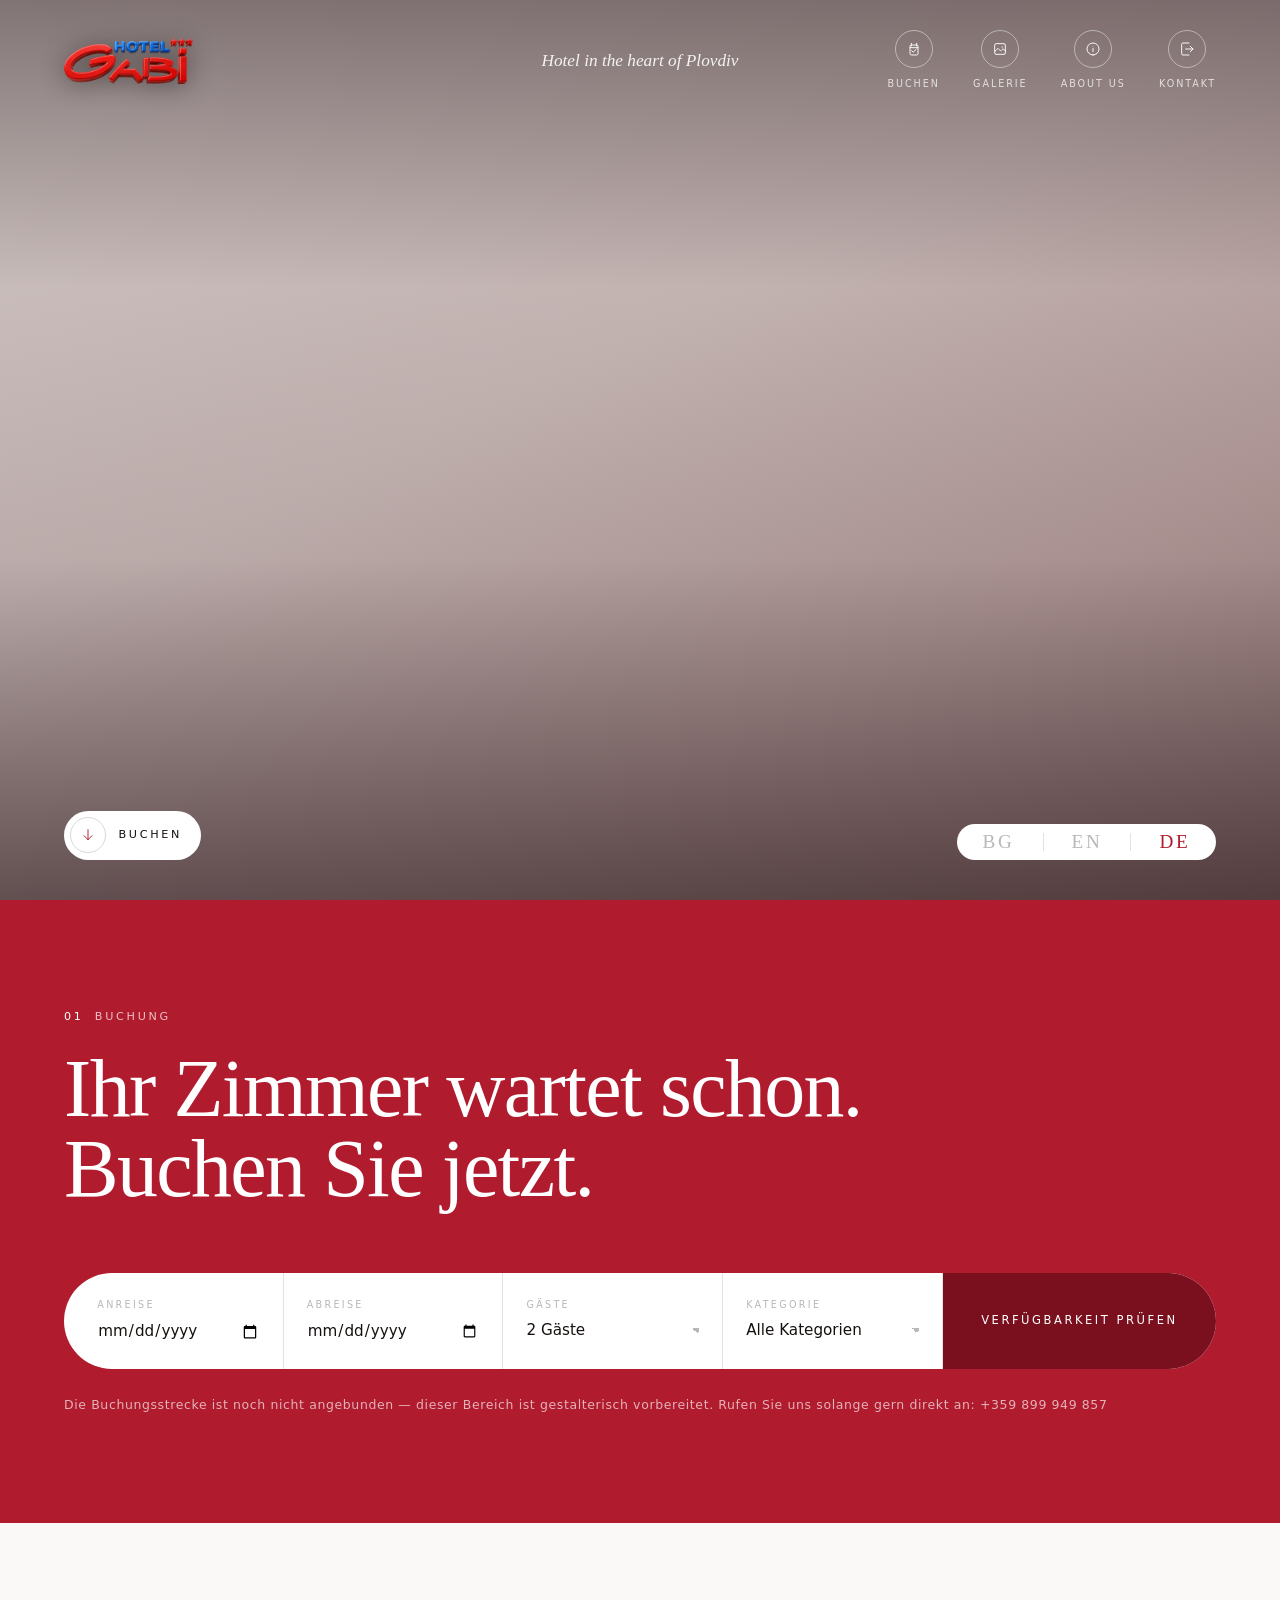
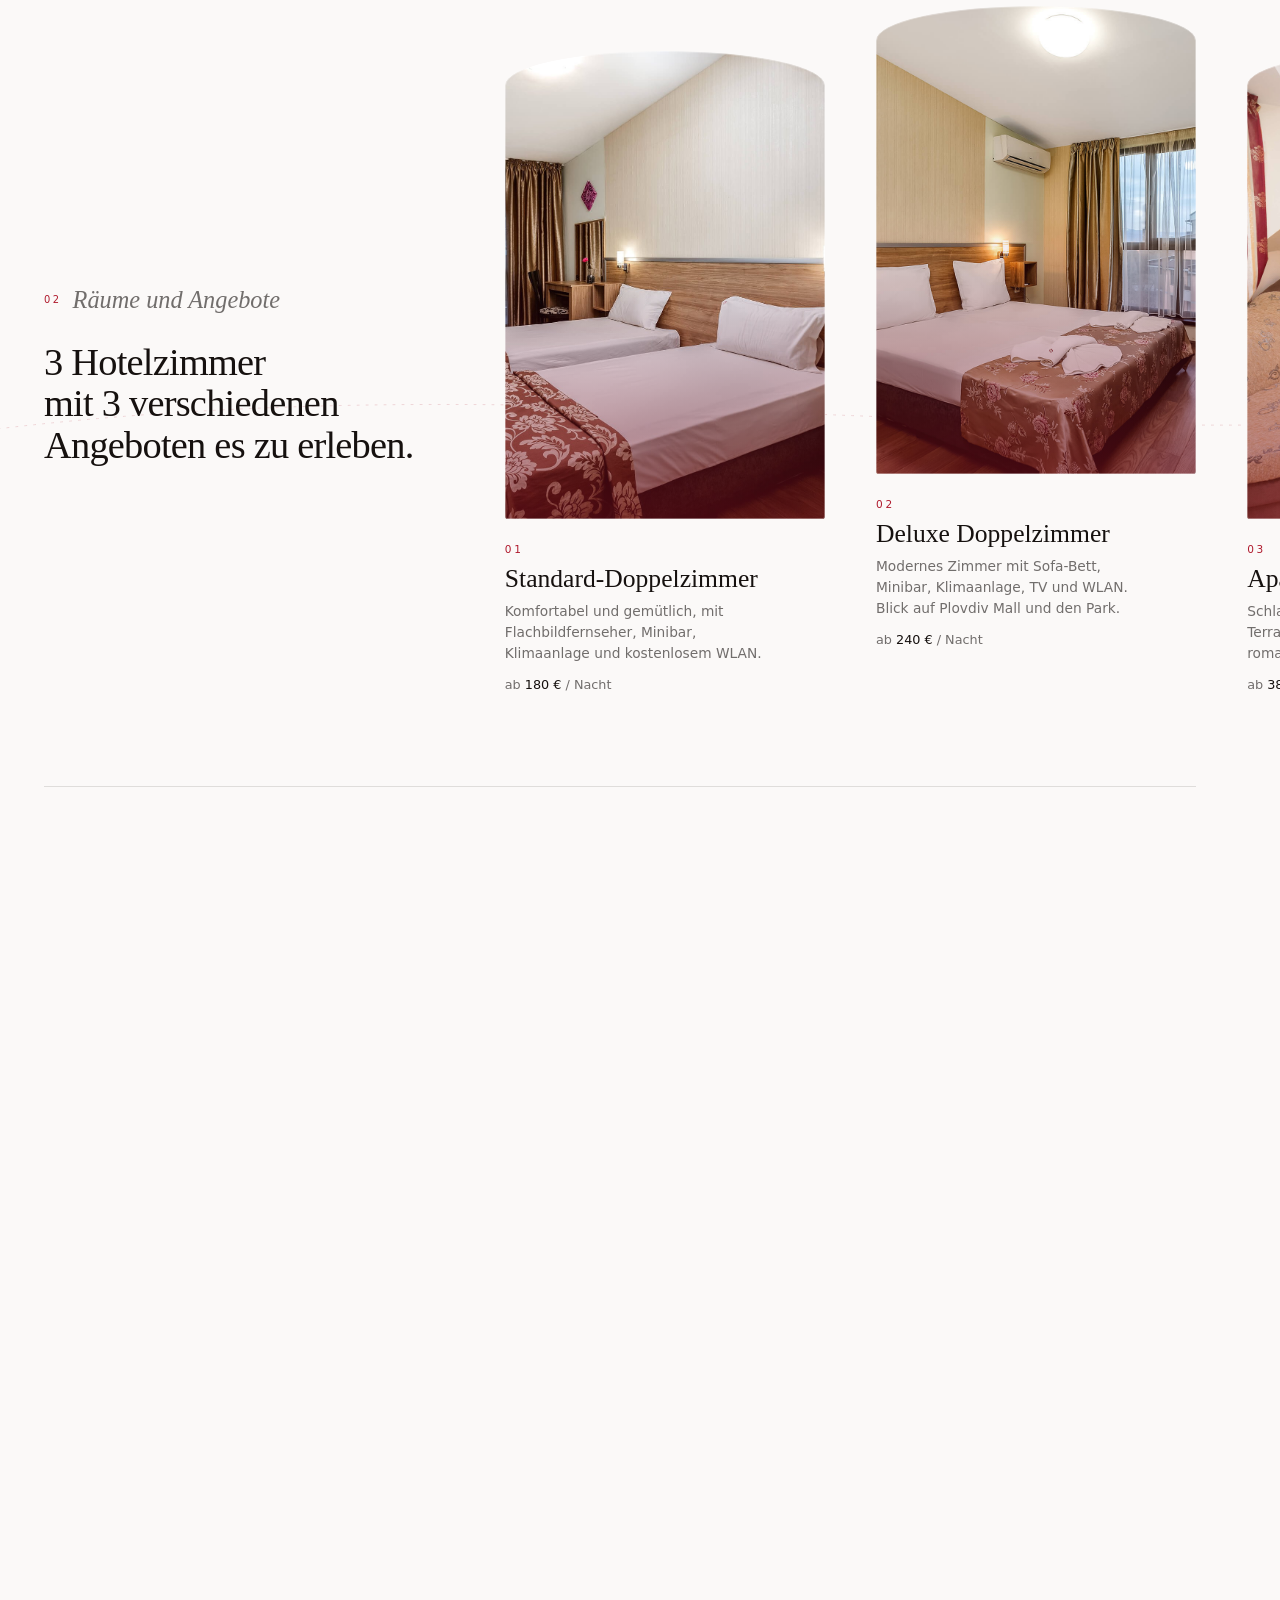
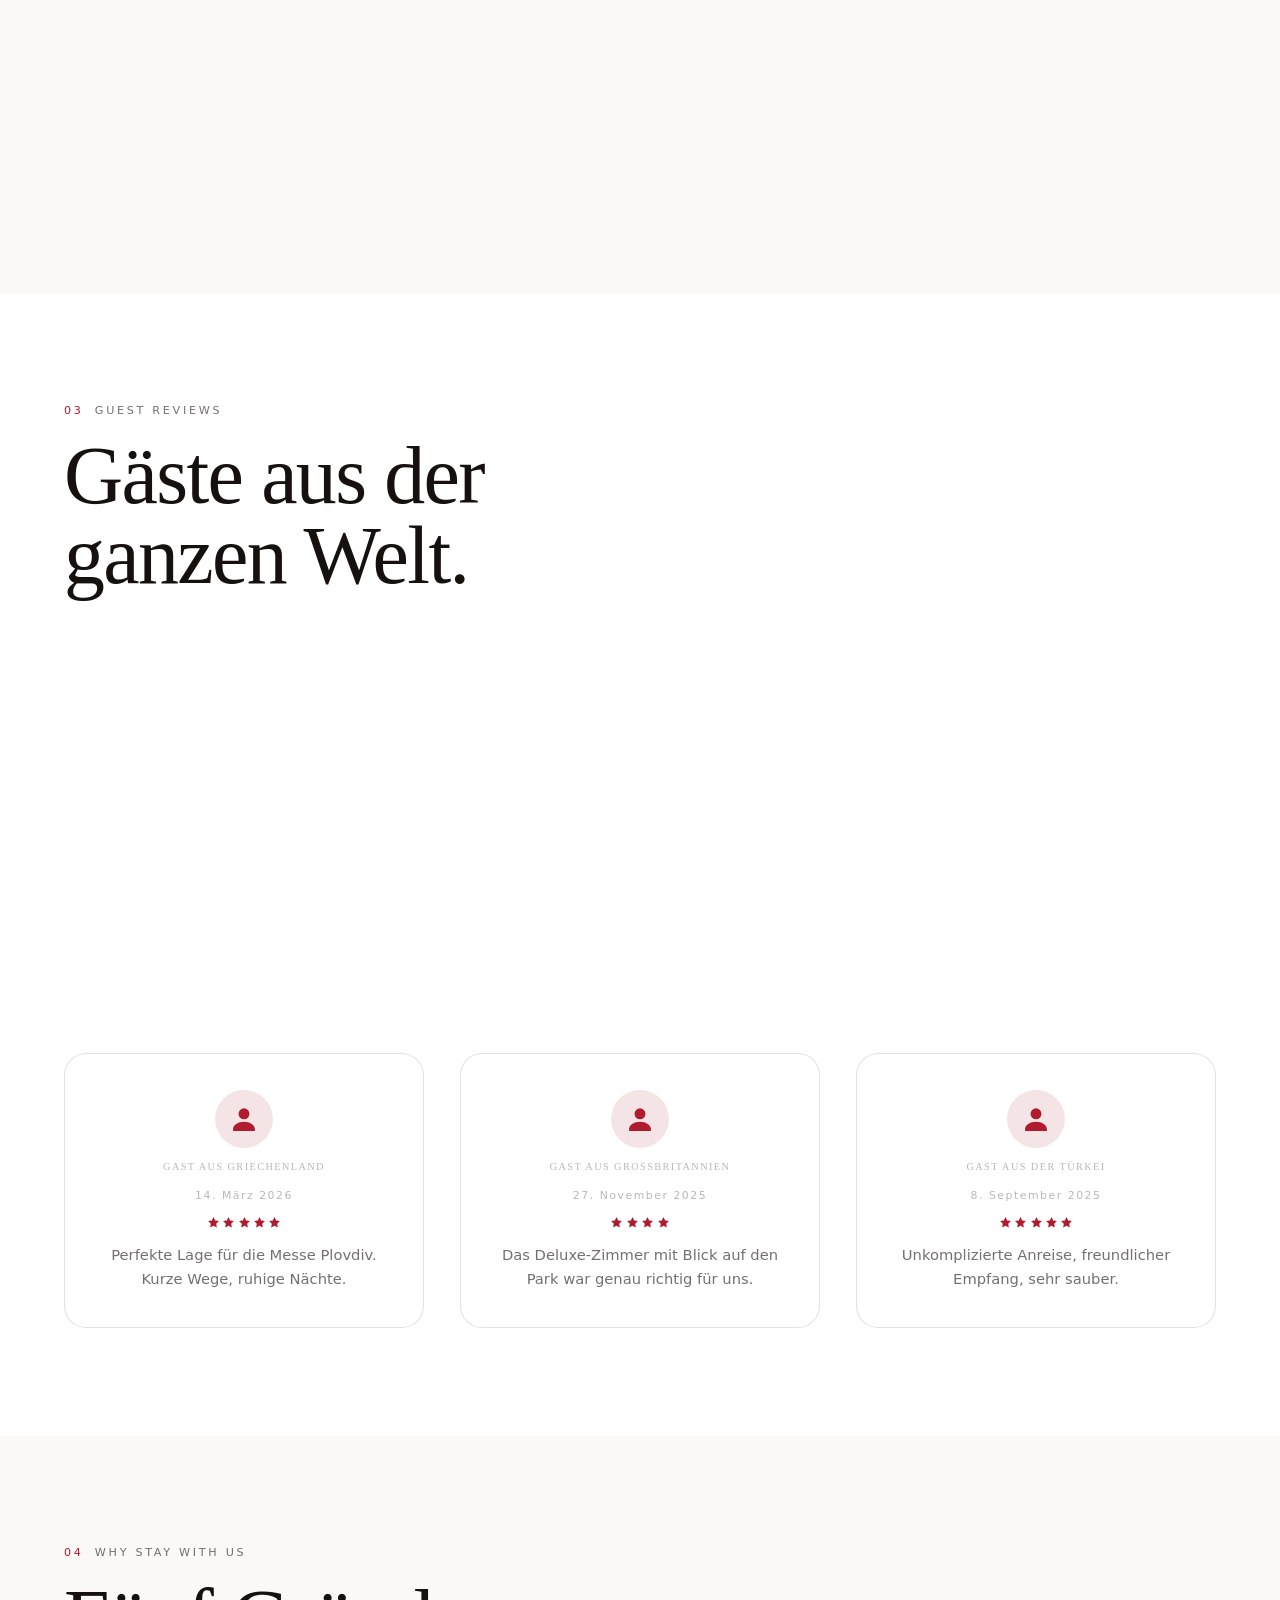
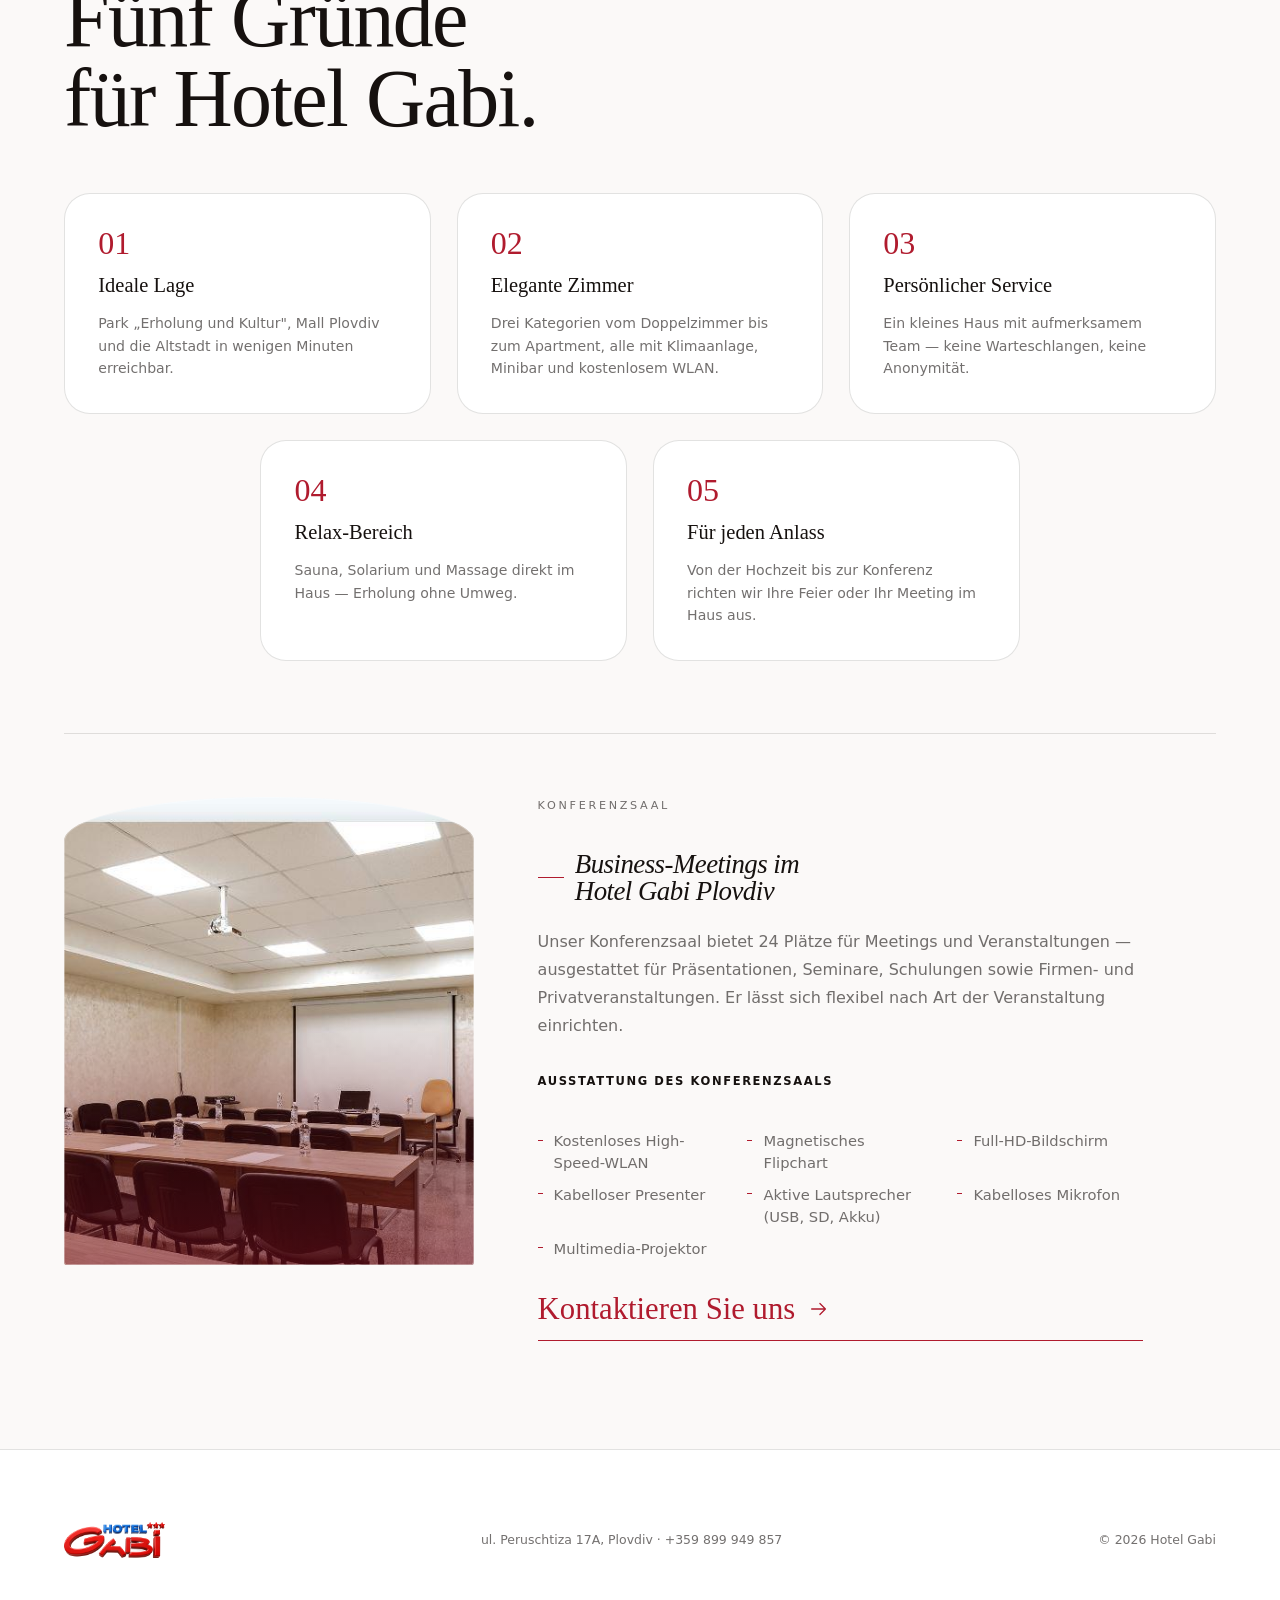
==== commit bfb4b09d: "Hero-Hinweis heisst jetzt "Buchen" Beschriftung von "Entdecken" auf "Buchen" geaendert; das Ziel ble" ====
--- a/index.html
+++ b/index.html
@@ -99,7 +99,7 @@
           <span class="scrollcue__ring" aria-hidden="true">
             <svg viewBox="0 0 24 24" aria-hidden="true"><path d="M12 4v15m0 0 6-6m-6 6-6-6"/></svg>
           </span>
-          <span class="scrollcue__label">Entdecken</span>
+          <span class="scrollcue__label">Buchen</span>
         </a>
         <!-- Sprachwahl. Deutsch steht im HTML, BG und EN kommen aus i18n.js. -->
         <div class="langswitch" role="group" aria-label="Sprache wählen">
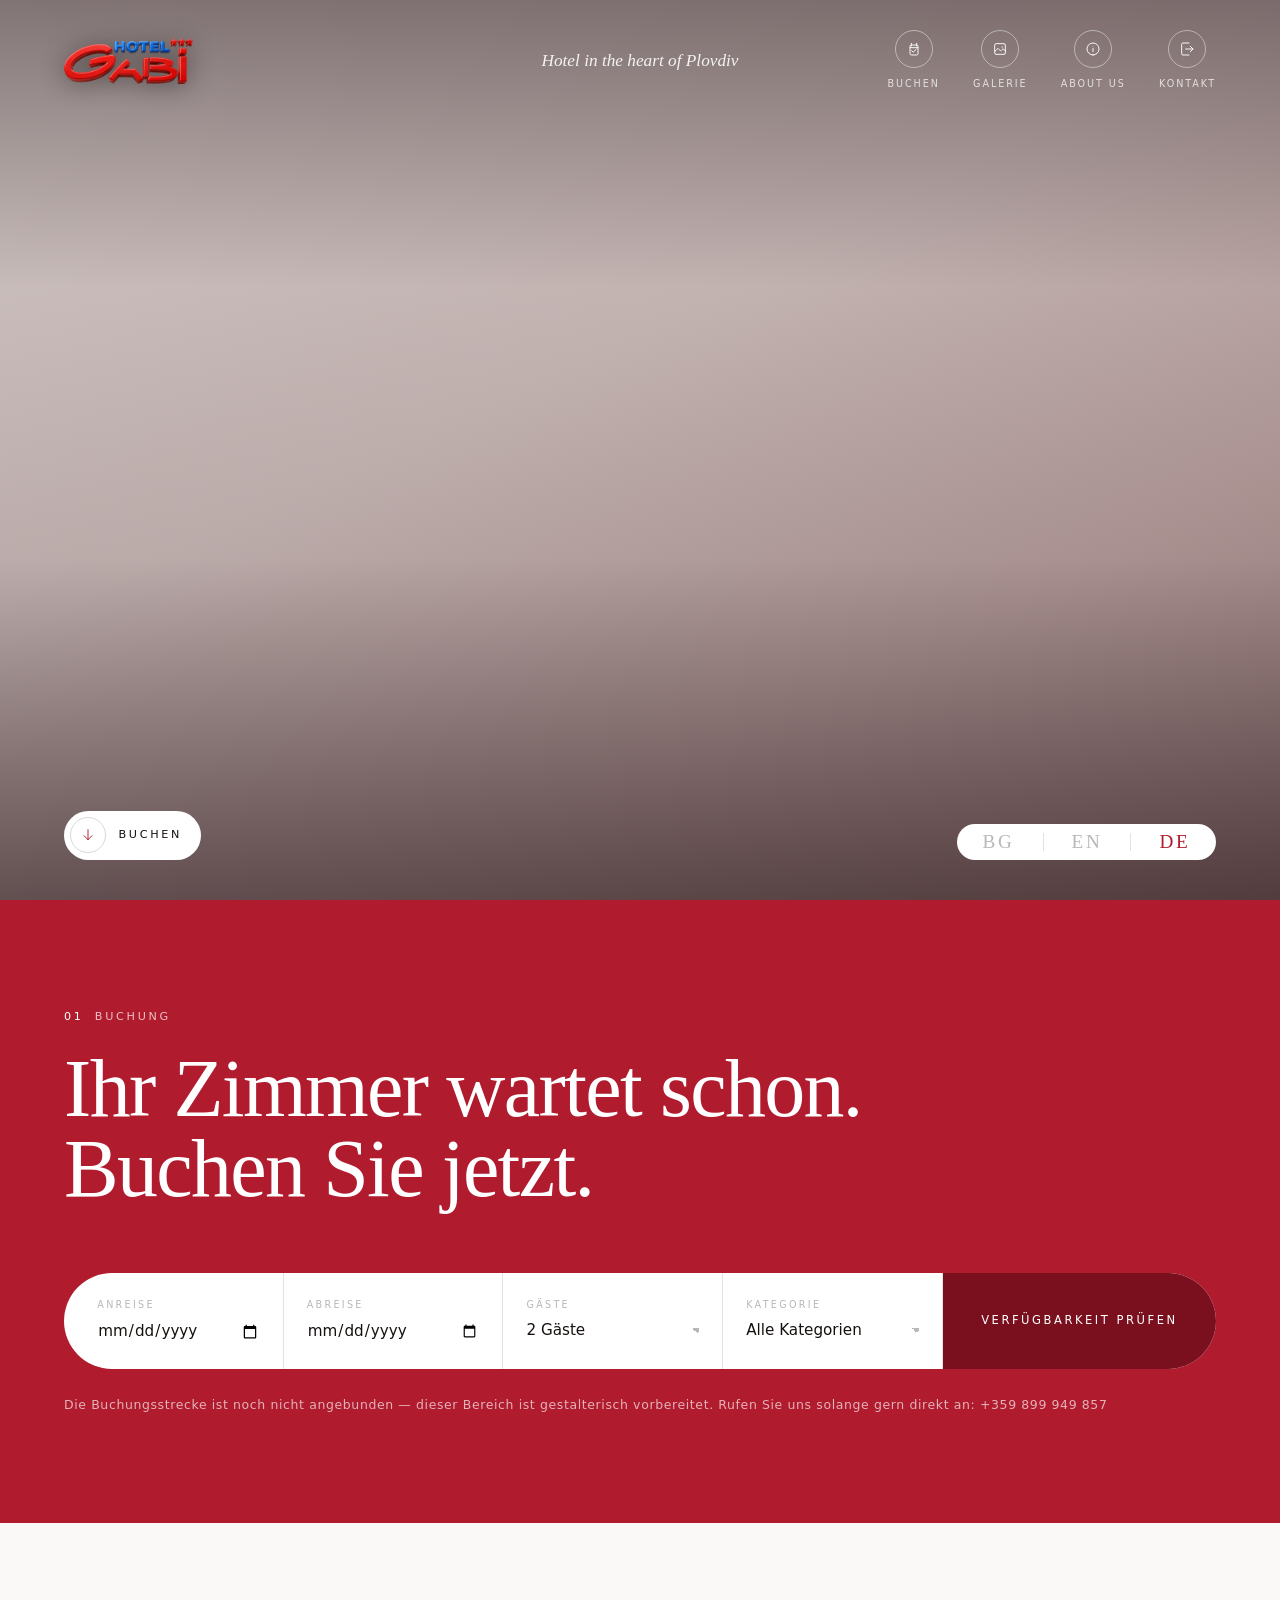
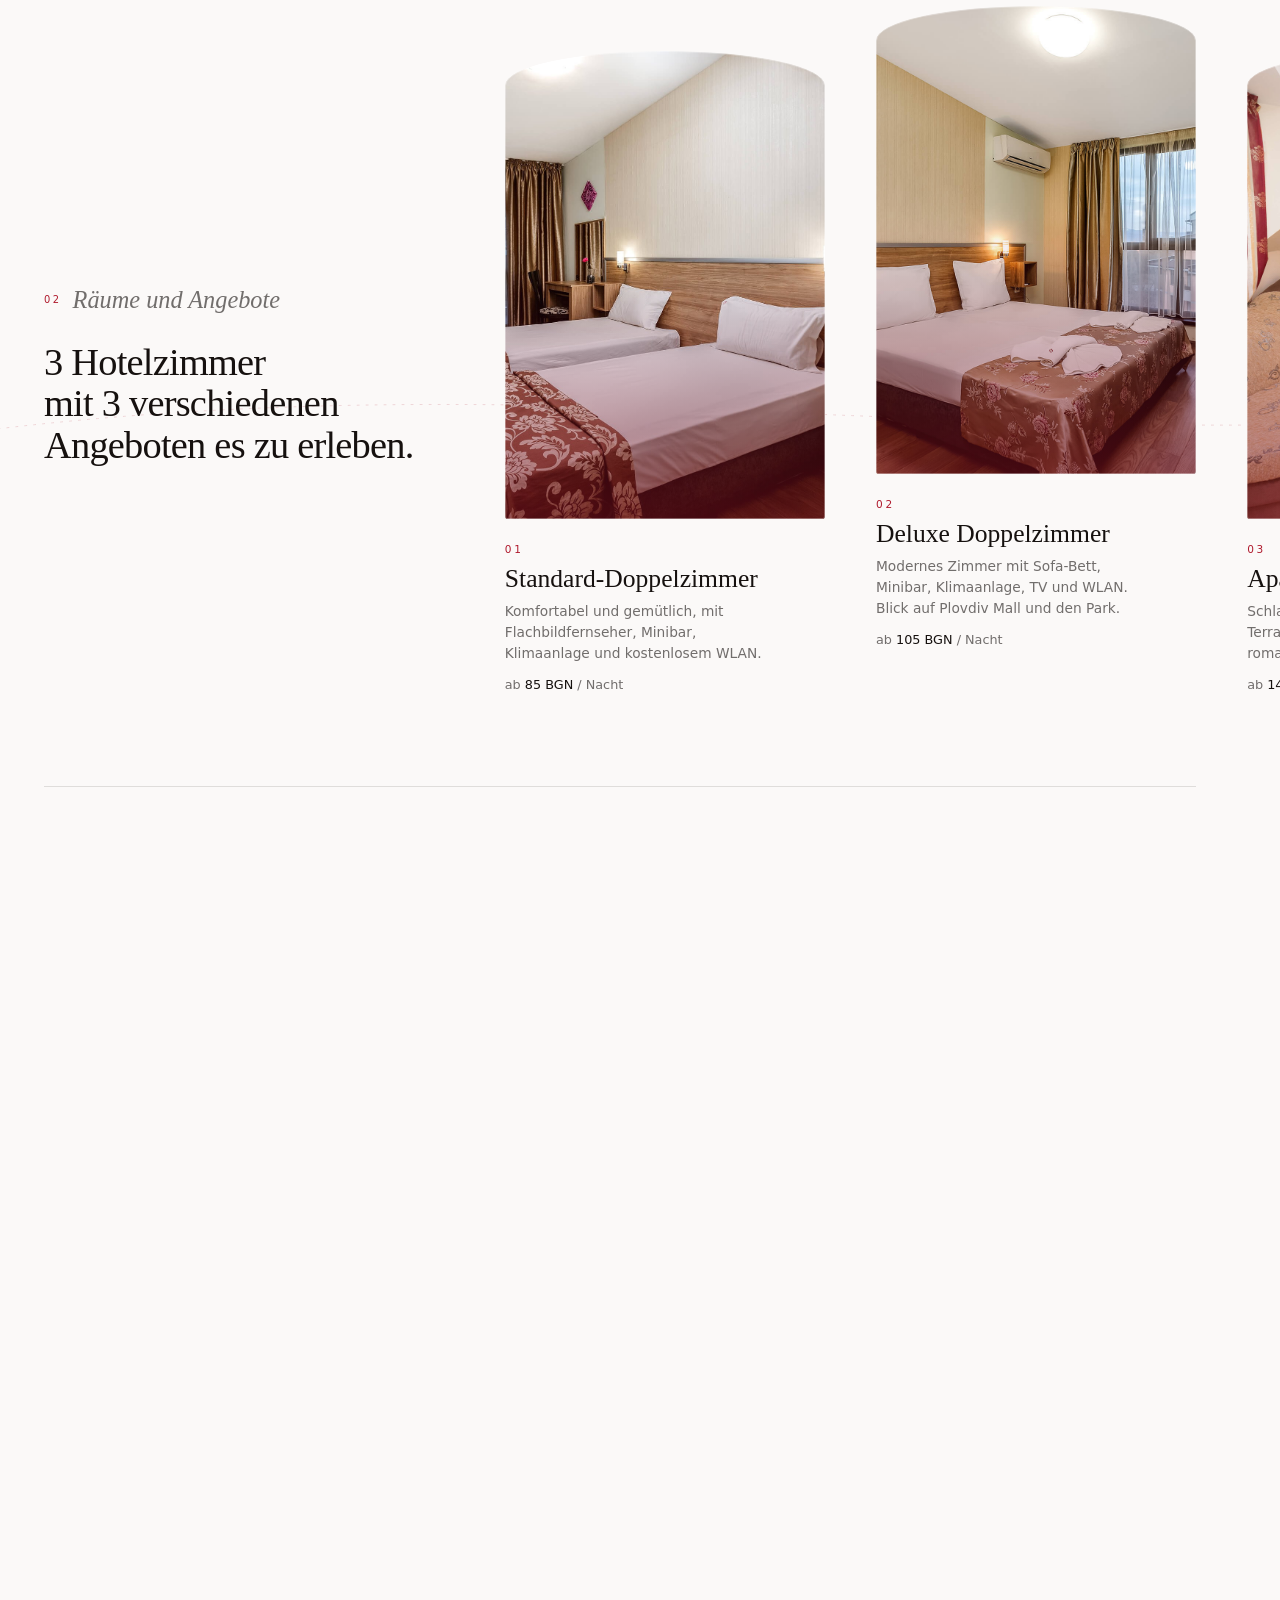
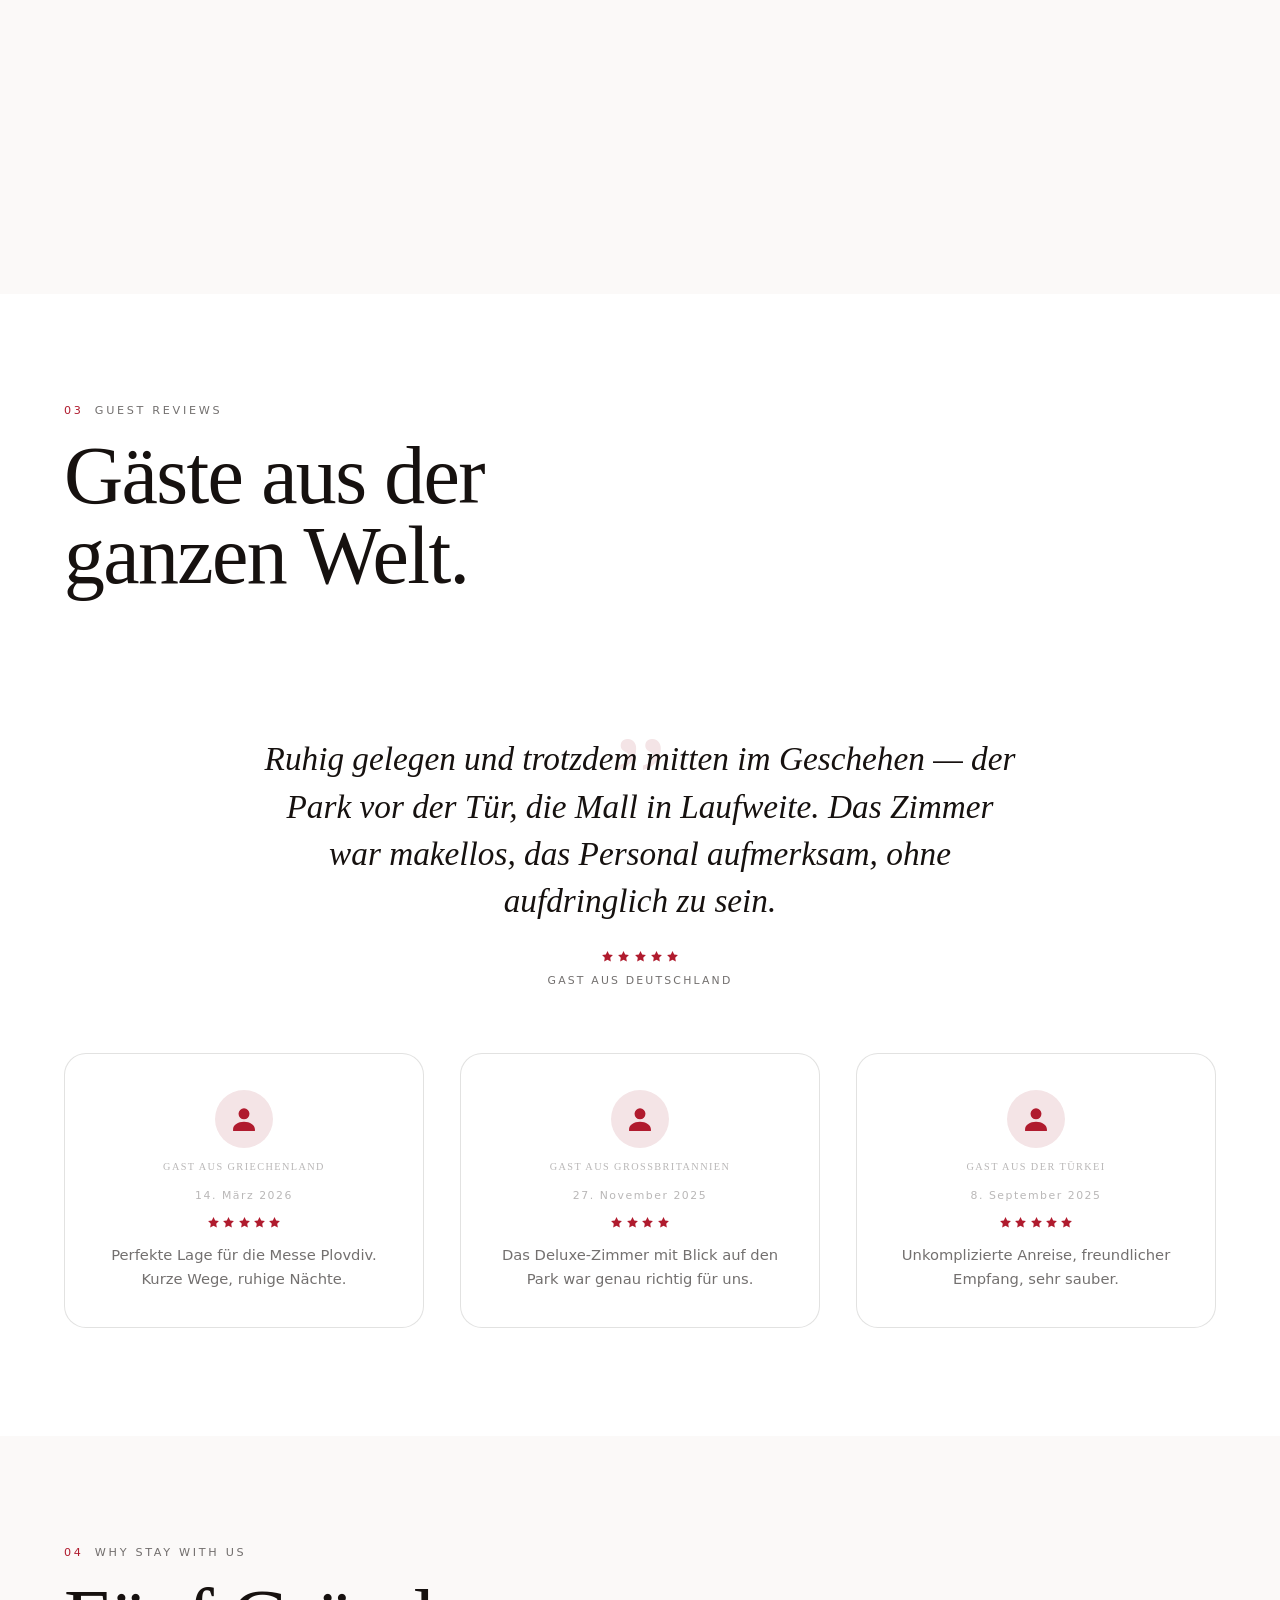
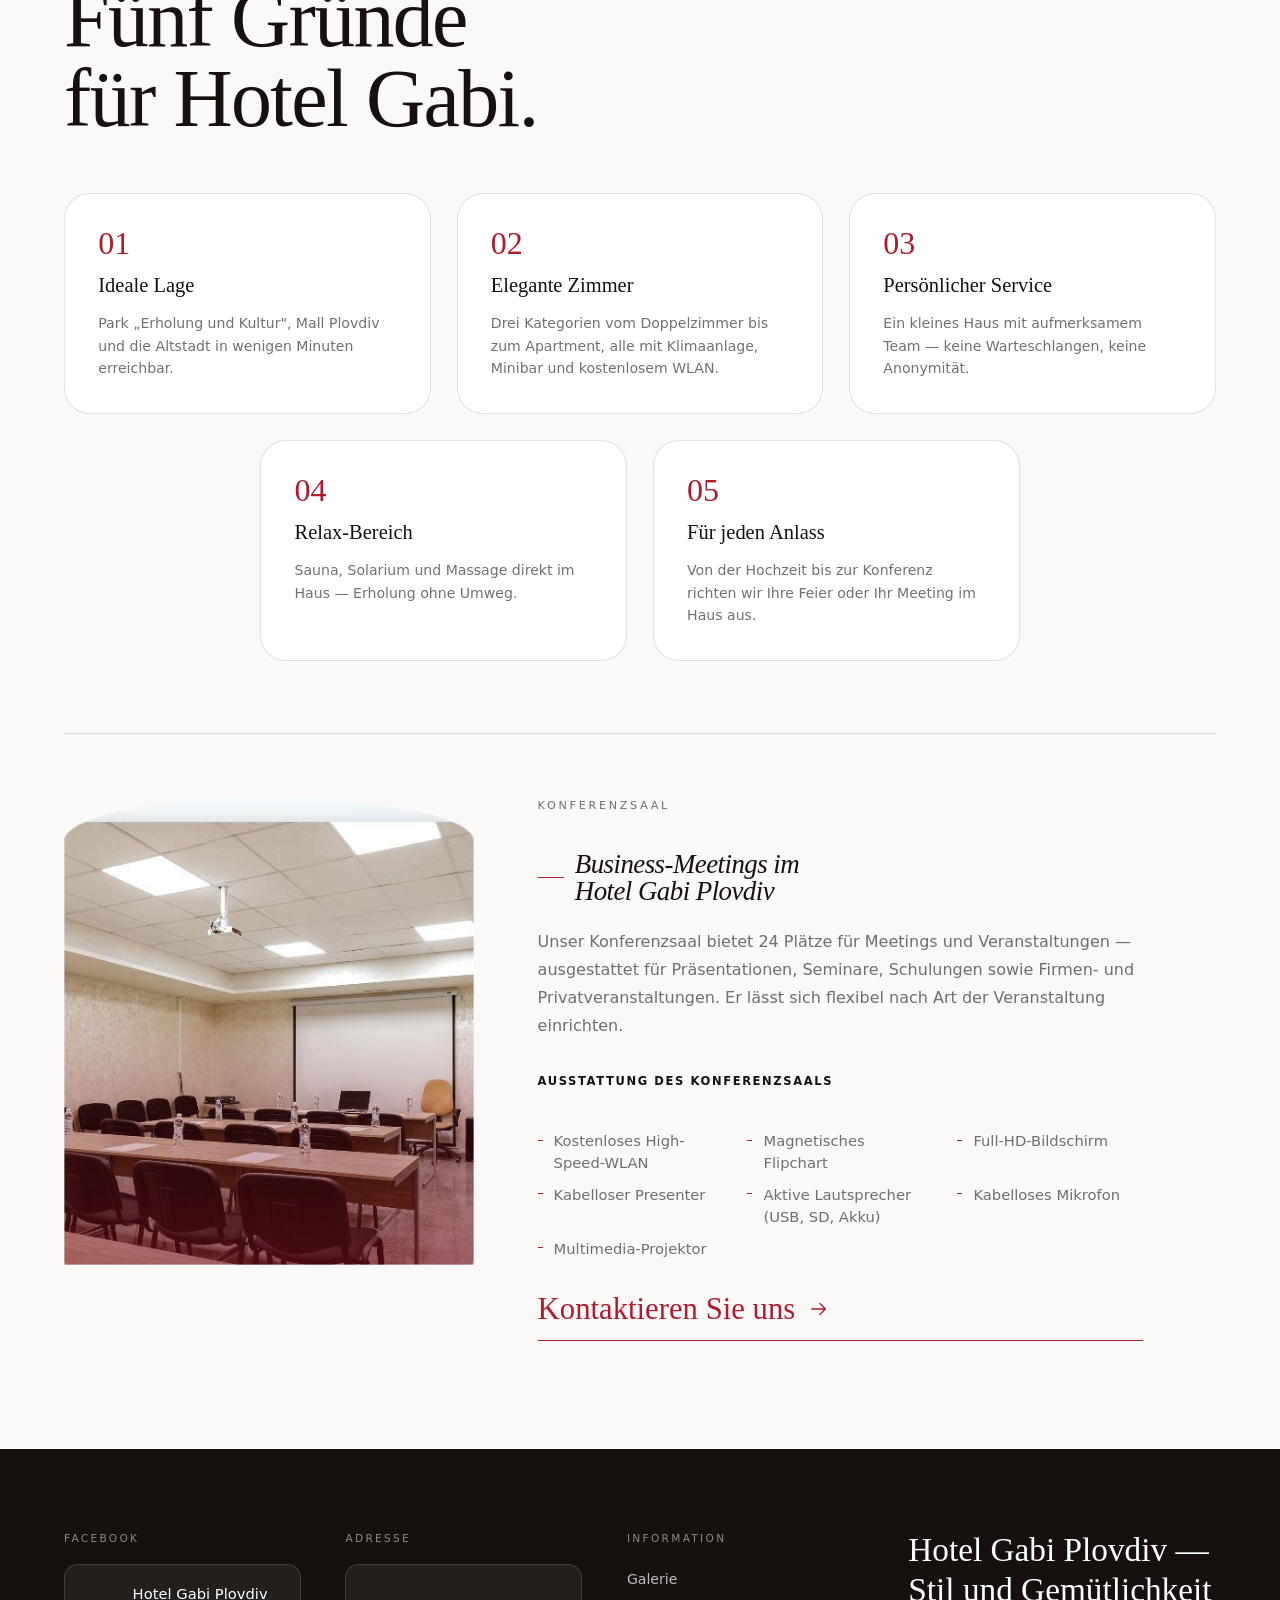
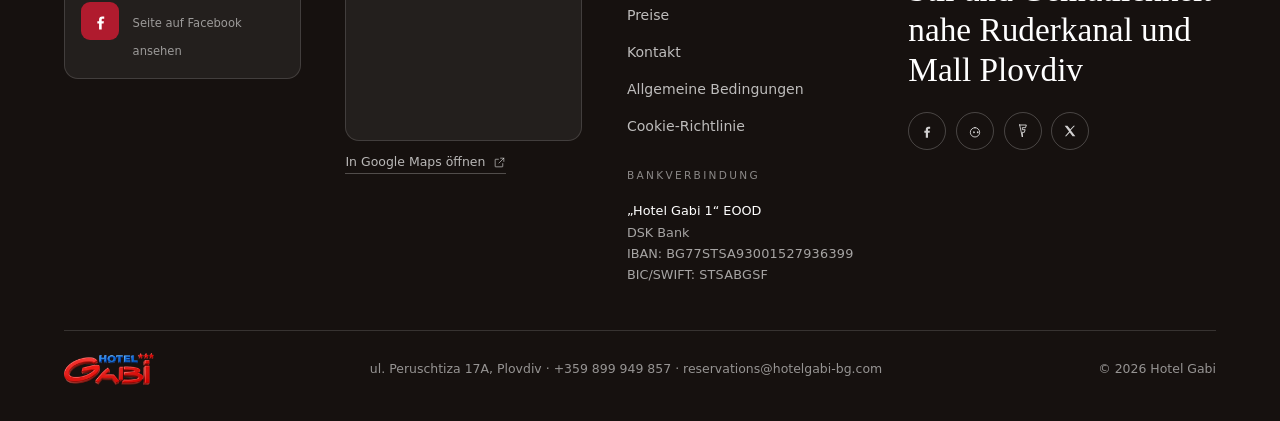
==== commit e8ec53c4: "Grosser Footer, echte Preise, Preistabelle Footer: - Dunkler Abschluss (--ink) mit vier Spalten wie " ====
--- a/index.html
+++ b/index.html
@@ -198,7 +198,7 @@
             <div class="arch__media" style="background-image:url('assets/img/rooms/room-01.jpg'), var(--img-fallback); background-position:75% center"></div>
             <div class="room__info">
               <div class="room__info-top">
-                <span class="room__info-price">ab 180&nbsp;€</span>
+                <span class="room__info-price">ab 85&nbsp;BGN</span>
                 <span class="room__info-size">2 Gäste</span>
               </div>
               <ul class="room__info-list">
@@ -216,7 +216,7 @@
             <p class="room__index">01</p>
             <h3 class="room__name">Standard-Doppelzimmer</h3>
             <p class="room__desc">Komfortabel und gemütlich, mit Flachbildfernseher, Minibar, Klimaanlage und kostenlosem WLAN.</p>
-            <p class="room__price">ab <strong>180&nbsp;€</strong> / Nacht</p>
+            <p class="room__price">ab <strong>85&nbsp;BGN</strong> / Nacht</p>
           </div>
         </a>
 
@@ -225,7 +225,7 @@
             <div class="arch__media" style="background-image:url('assets/img/rooms/room-02.jpg'), var(--img-fallback); background-position:40% center"></div>
             <div class="room__info">
               <div class="room__info-top">
-                <span class="room__info-price">ab 240&nbsp;€</span>
+                <span class="room__info-price">ab 105&nbsp;BGN</span>
                 <span class="room__info-size">2–3 Gäste</span>
               </div>
               <ul class="room__info-list">
@@ -243,7 +243,7 @@
             <p class="room__index">02</p>
             <h3 class="room__name">Deluxe Doppelzimmer</h3>
             <p class="room__desc">Modernes Zimmer mit Sofa-Bett, Minibar, Klimaanlage, TV und WLAN. Blick auf Plovdiv Mall und den Park.</p>
-            <p class="room__price">ab <strong>240&nbsp;€</strong> / Nacht</p>
+            <p class="room__price">ab <strong>105&nbsp;BGN</strong> / Nacht</p>
           </div>
         </a>
 
@@ -252,7 +252,7 @@
             <div class="arch__media" style="background-image:url('assets/img/rooms/room-03.jpg'), var(--img-fallback); background-position:15% center"></div>
             <div class="room__info">
               <div class="room__info-top">
-                <span class="room__info-price">ab 380&nbsp;€</span>
+                <span class="room__info-price">ab 140&nbsp;BGN</span>
                 <span class="room__info-size">2–4 Gäste</span>
               </div>
               <ul class="room__info-list">
@@ -270,7 +270,7 @@
             <p class="room__index">03</p>
             <h3 class="room__name">Apartment für 2</h3>
             <p class="room__desc">Schlafzimmer, Doppelbett, eigene Terrasse. TV, Minibar, Klimaanlage und romantische Beleuchtung.</p>
-            <p class="room__price">ab <strong>380&nbsp;€</strong> / Nacht</p>
+            <p class="room__price">ab <strong>140&nbsp;BGN</strong> / Nacht</p>
           </div>
         </a>
 
@@ -500,12 +500,89 @@
 
 <footer class="footer" id="contact">
   <div class="footer__inner">
-    <span class="brand brand--sm">
-      <img class="brand__logo" src="assets/img/brand/gabi-logo.png"
-           alt="Hotel Gabi" width="640" height="228">
-    </span>
-    <p class="footer__addr">ul. Peruschtiza 17A, Plovdiv · +359 899 949 857</p>
-    <p class="footer__copy">© <span data-year>2026</span> Hotel Gabi</p>
+    <div class="footer__grid">
+
+      <!-- Facebook: Verweis auf die echte Seite, ohne Fremd-Skript -->
+      <div>
+        <p class="footer__label">Facebook</p>
+        <a class="footer__fb" href="https://www.facebook.com/HotelGabiPlovdiv/" target="_blank" rel="noopener">
+          <span class="footer__fb-icon" aria-hidden="true">
+            <svg viewBox="0 0 24 24"><path d="M14.5,8.5h2.2V5.6h-2.6c-2.4,0-3.9,1.5-3.9,4v2H8v3h2.2V22h3.3v-7.4h2.4l0.4-3h-2.8v-1.7C13.5,8.9,13.9,8.5,14.5,8.5z" style="fill:currentColor;stroke:none"/></svg>
+          </span>
+          <span>
+            <span class="footer__fb-name">Hotel Gabi Plovdiv</span><br>
+            <span class="footer__fb-sub">Seite auf Facebook ansehen</span>
+          </span>
+        </a>
+      </div>
+
+      <!-- Adresse mit bedienbarer Karte -->
+      <div>
+        <p class="footer__label">Adresse</p>
+        <div class="footer__map">
+          <iframe
+            src="https://www.google.com/maps?q=Hotel%20Gabi%2C%20ul.%20Perushtitsa%2017A%2C%20Plovdiv%2C%20Bulgaria&output=embed"
+            title="Hotel Gabi auf der Karte"
+            loading="lazy"
+            referrerpolicy="no-referrer-when-downgrade"></iframe>
+        </div>
+        <a class="footer__maplink" href="https://www.google.com/maps/search/?api=1&query=Hotel+Gabi+ul.+Perushtitsa+17A+Plovdiv" target="_blank" rel="noopener">
+          In Google Maps öffnen
+          <svg viewBox="0 0 24 24" aria-hidden="true"><path d="M14 4h6v6"/><path d="M20 4 11 13"/><path d="M18 14v5a1 1 0 0 1-1 1H5a1 1 0 0 1-1-1V7a1 1 0 0 1 1-1h5"/></svg>
+        </a>
+      </div>
+
+      <!-- Information und Bankverbindung -->
+      <div>
+        <p class="footer__label">Information</p>
+        <ul class="footer__links">
+          <li><a href="galerie.html">Galerie</a></li>
+          <li><a href="buchen.html">Preise</a></li>
+          <li><a href="kontakt.html">Kontakt</a></li>
+          <li><a href="https://hotelgabi-bg.com/en/general-terms/" target="_blank" rel="noopener">Allgemeine Bedingungen</a></li>
+          <li><a href="https://hotelgabi-bg.com/en/cookie-policy/" target="_blank" rel="noopener">Cookie-Richtlinie</a></li>
+        </ul>
+
+        <p class="footer__label">Bankverbindung</p>
+        <p class="footer__bank">
+          <strong>„Hotel Gabi 1“ EOOD</strong><br>
+          DSK Bank<br>
+          IBAN: <code>BG77STSA93001527936399</code><br>
+          BIC/SWIFT: <code>STSABGSF</code>
+        </p>
+      </div>
+
+      <!-- Claim und Profile -->
+      <div class="footer__claim-col">
+        <p class="footer__claim">
+          Hotel Gabi Plovdiv — Stil und Gemütlichkeit nahe Ruderkanal und Mall Plovdiv
+        </p>
+        <div class="footer__social">
+          <a href="https://www.facebook.com/HotelGabiPlovdiv/" target="_blank" rel="noopener" aria-label="Facebook">
+            <svg viewBox="0 0 24 24"><path d="M14.5,8.5h2.2V5.6h-2.6c-2.4,0-3.9,1.5-3.9,4v2H8v3h2.2V22h3.3v-7.4h2.4l0.4-3h-2.8v-1.7C13.5,8.9,13.9,8.5,14.5,8.5z" style="fill:currentColor;stroke:none"/></svg>
+          </a>
+          <a href="https://www.tripadvisor.com/Hotel_Review-g295391-d954152-Reviews-Gabi_Hotel-Plovdiv_Plovdiv_Province.html" target="_blank" rel="noopener" aria-label="TripAdvisor">
+            <svg viewBox="0 0 24 24"><path d="M12,7c-3.9,0-7,3.1-7,7s3.1,7,7,7s7-3.1,7-7S15.9,7,12,7z"/><path d="M9.2,14a1.3,1.3 0 1 0 0,-0.1Z" style="fill:currentColor;stroke:none"/><path d="M14.8,14a1.3,1.3 0 1 0 0,-0.1Z" style="fill:currentColor;stroke:none"/></svg>
+          </a>
+          <a href="https://foursquare.com/v/gabi-hotel/4ea056fb6c258f17cb707c6d" target="_blank" rel="noopener" aria-label="Foursquare">
+            <svg viewBox="0 0 24 24"><path d="M7,3h10l-1.2,4H11v3h4.2l-1.2,4H11v7L7,3Z"/></svg>
+          </a>
+          <a href="https://twitter.com/HotelGabi" target="_blank" rel="noopener" aria-label="Twitter">
+            <svg viewBox="0 0 24 24"><path d="M4,4l6.6,8.8L4.4,20h2l5.2-5.9L15.9,20H20l-6.9-9.2L19.4,4h-2l-4.9,5.5L8.1,4H4Z" style="fill:currentColor;stroke:none"/></svg>
+          </a>
+        </div>
+      </div>
+
+    </div>
+
+    <div class="footer__base">
+      <span class="brand brand--sm">
+        <img class="brand__logo" src="assets/img/brand/gabi-logo.png"
+             alt="Hotel Gabi" width="640" height="228">
+      </span>
+      <p class="footer__addr">ul. Peruschtiza 17A, Plovdiv · +359 899 949 857 · reservations@hotelgabi-bg.com</p>
+      <p class="footer__copy">© <span data-year>2026</span> Hotel Gabi</p>
+    </div>
   </div>
 </footer>
 
--- a/assets/css/style.css
+++ b/assets/css/style.css
@@ -490,6 +490,35 @@
 .cardgrid{
   display:grid; gap:clamp(1rem,1.8vw,1.5rem);
   grid-template-columns:repeat(auto-fit,minmax(230px,1fr));
+}
+.cardgrid--spaced{ margin-top:clamp(2rem,4vh,3rem); }
+
+/* Preistabelle — Zeilen durch Haarlinien getrennt, Betrag rechts in der
+   Display-Schrift; Ziffern mit tabular-nums, damit sie untereinander
+   sauber stehen. */
+.pricetable{
+  width:100%;
+  border-collapse:collapse;
+  text-align:left;
+}
+.pricetable__caption{
+  caption-side:top;
+  text-align:left;
+  padding-bottom:1rem;
+  font-size:.85rem; color:var(--ink-60);
+}
+.pricetable tr{ border-top:1px solid var(--hair); }
+.pricetable tr:last-child{ border-bottom:1px solid var(--hair); }
+.pricetable th{
+  font-weight:400; font-size:1rem; color:var(--ink);
+  padding:.9rem 1rem .9rem 0;
+}
+.pricetable td{
+  font-family:var(--font-display);
+  font-size:1.15rem; color:var(--red);
+  font-variant-numeric:tabular-nums;
+  text-align:right; white-space:nowrap;
+  padding:.9rem 0;
 }
 
 /* Zahlenband — große Ziffern in der Display-Schrift, echte Hausdaten. */
@@ -1001,16 +1030,129 @@
 }
 
 /* --- 10 · FOOTER -------------------------------------------- */
+/* Dunkler Abschluss auf --ink, damit die Seite fest endet statt
+   auszulaufen. Keine neue Farbe — --ink ist die Textfarbe der Seite. */
 .footer{
-  background:var(--white);
-  padding:clamp(3rem,8vh,5rem) var(--gutter);
-  border-top:1px solid var(--hair);
-}
-.footer__inner{
+  background:var(--ink);
+  color:var(--white);
+  padding:clamp(3.5rem,9vh,6rem) var(--gutter) clamp(2rem,4vh,3rem);
+}
+.footer__inner{ max-width:1180px; margin-inline:auto; }
+
+.footer__grid{
+  display:grid;
+  grid-template-columns:minmax(0,1fr) minmax(0,1fr) minmax(0,1fr) minmax(0,1.3fr);
+  gap:clamp(1.75rem,3.5vw,3rem);
+  align-items:start;
+}
+
+.footer__label{
+  font-size:.66rem; letter-spacing:.22em; text-transform:uppercase;
+  color:rgba(255,255,255,.5);
+  margin-bottom:1rem;
+}
+
+/* Facebook-Karte: echter Verweis auf die Seite, kein Fremd-Skript. */
+.footer__fb{
+  display:flex; align-items:center; gap:.85rem;
+  background:rgba(255,255,255,.06);
+  border:1px solid rgba(255,255,255,.14);
+  border-radius:14px;
+  padding:.9rem 1rem;
+  transition:background-color .45s var(--ease), border-color .45s var(--ease);
+}
+.footer__fb:hover{
+  background:rgba(255,255,255,.11);
+  border-color:rgba(255,255,255,.3);
+}
+.footer__fb-icon{
+  width:38px; height:38px; flex:none;
+  display:grid; place-items:center;
+  border-radius:9px;
+  background:var(--red); color:var(--white);
+}
+.footer__fb-icon svg{ width:19px; height:19px; }
+.footer__fb-name{ font-size:.92rem; line-height:1.3; }
+.footer__fb-sub{ font-size:.72rem; color:rgba(255,255,255,.55); }
+
+/* Karte: als iframe eingebettet, damit sie wirklich bedienbar ist. */
+.footer__map{
+  border-radius:14px;
+  overflow:hidden;
+  border:1px solid rgba(255,255,255,.14);
+  aspect-ratio:4 / 3;
+  background:rgba(255,255,255,.06);
+}
+.footer__map iframe{
+  width:100%; height:100%;
+  border:0; display:block;
+  filter:grayscale(.25);
+}
+.footer__maplink{
+  display:inline-flex; align-items:center; gap:.45rem;
+  margin-top:.7rem;
+  font-size:.78rem; color:rgba(255,255,255,.7);
+  border-bottom:1px solid rgba(255,255,255,.25);
+  transition:color .4s var(--ease), border-color .4s var(--ease);
+}
+.footer__maplink:hover{ color:var(--white); border-color:var(--white); }
+.footer__maplink svg{ width:13px; height:13px; }
+
+.footer__links{
+  list-style:none; margin:0 0 1.75rem; padding:0;
+  display:flex; flex-direction:column; gap:.55rem;
+}
+.footer__links a{
+  font-size:.88rem; color:rgba(255,255,255,.72);
+  transition:color .4s var(--ease);
+}
+.footer__links a:hover{ color:var(--white); }
+
+.footer__bank{ font-size:.8rem; line-height:1.65; color:rgba(255,255,255,.62); }
+.footer__bank strong{ color:var(--white); font-weight:500; }
+.footer__bank code{
+  font-family:var(--font-sans);
+  font-variant-numeric:tabular-nums;
+  letter-spacing:.02em;
+}
+
+/* Der Claim trägt die rechte Spalte — Display-Schrift, viel Zeilenfall. */
+.footer__claim{
+  font-family:var(--font-display); font-weight:400;
+  font-size:clamp(1.5rem,2.6vw,2.15rem);
+  line-height:1.2;
+  color:var(--white);
+}
+.footer__social{
+  display:flex; gap:.6rem; flex-wrap:wrap;
+  margin-top:clamp(1.25rem,2.5vh,1.75rem);
+}
+.footer__social a{
+  width:38px; height:38px;
+  display:grid; place-items:center;
+  border:1px solid rgba(255,255,255,.22); border-radius:50%;
+  color:rgba(255,255,255,.8);
+  transition:background-color .4s var(--ease), border-color .4s var(--ease),
+             color .4s var(--ease), transform .4s var(--ease);
+}
+.footer__social a svg{ width:16px; height:16px; }
+.footer__social a:hover{
+  background:var(--red); border-color:var(--red); color:var(--white);
+  transform:translateY(-3px);
+}
+
+/* Fußzeile unter dem Raster */
+.footer__base{
+  margin-top:clamp(2.5rem,5vh,3.5rem);
+  padding-top:clamp(1.25rem,2.5vh,1.75rem);
+  border-top:1px solid rgba(255,255,255,.14);
   display:flex; align-items:center; justify-content:space-between;
-  gap:1.5rem; flex-wrap:wrap;
-}
-.footer__addr, .footer__copy{ font-size:.78rem; color:var(--ink-60); }
+  gap:1.25rem; flex-wrap:wrap;
+}
+.footer__addr, .footer__copy{ font-size:.78rem; color:rgba(255,255,255,.55); }
+/* Das Logo steht auf dunklem Grund — der weiße Sockel darunter würde
+   auffallen, deshalb bleibt es ohne Zusatz und nur etwas kleiner. */
+.footer .brand--sm .brand__logo{ height:32px; }
 
 /* --- 11 · REVEAL / MOTION ----------------------------------- */
 [data-reveal]{
@@ -1096,6 +1238,9 @@
 }
 @media (max-width:560px){
   .gallery{ grid-template-columns:1fr; }
+  .footer__grid{ grid-template-columns:1fr; }
+  .pricetable th{ font-size:.92rem; }
+  .pricetable td{ font-size:1.05rem; }
 }
 
 /* Ohne echten Hover (Touch) wären die Zimmerinfos nie erreichbar —
@@ -1159,7 +1304,11 @@
   .bookbar__submit{ grid-column:1 / -1; padding-block:1.15rem; }
 
   .hero__foot{ flex-direction:column; align-items:flex-start; gap:1.5rem; }
-  .footer__inner{ flex-direction:column; align-items:flex-start; }
+
+  /* Footer-Spalten stapeln: Claim zuerst, dann die Detailspalten. */
+  .footer__grid{ grid-template-columns:repeat(2,minmax(0,1fr)); }
+  .footer__claim-col{ grid-column:1 / -1; order:-1; }
+  .footer__base{ flex-direction:column; align-items:flex-start; }
 }
 
 @media (max-width:520px){
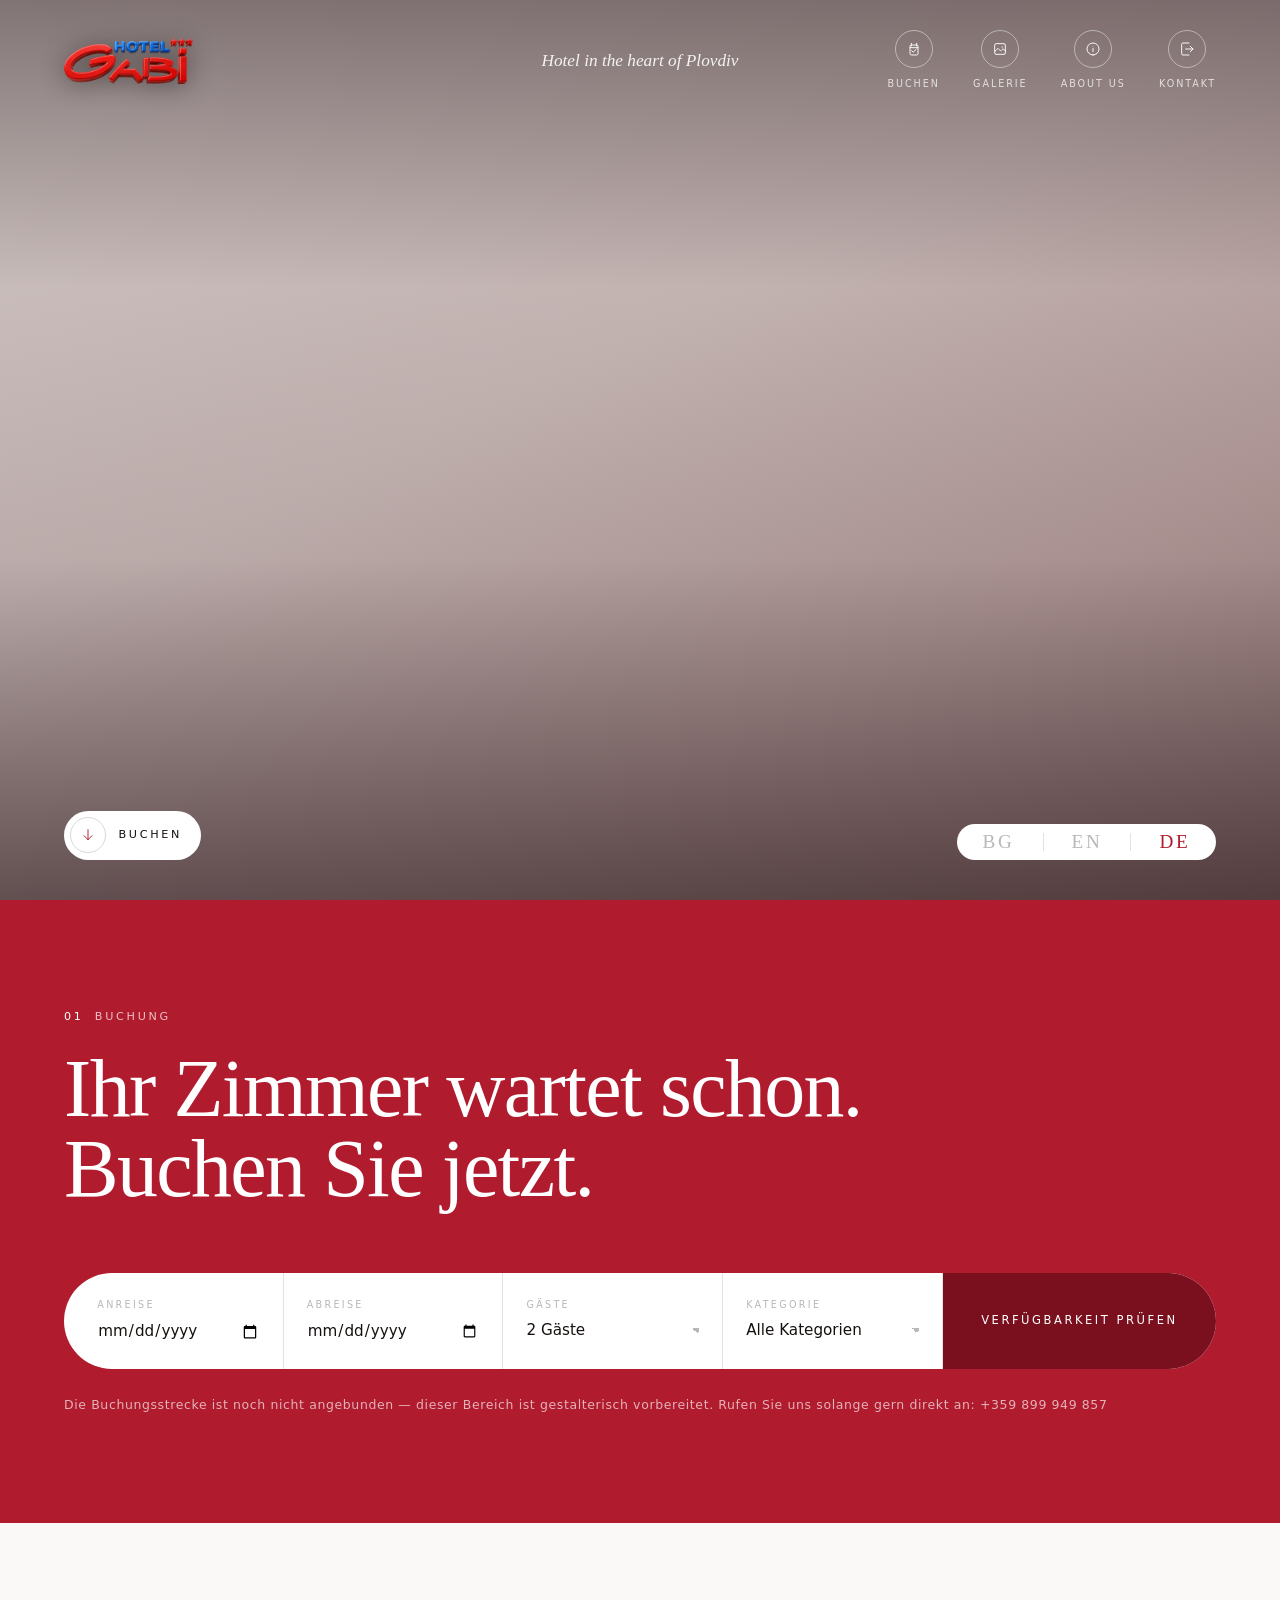
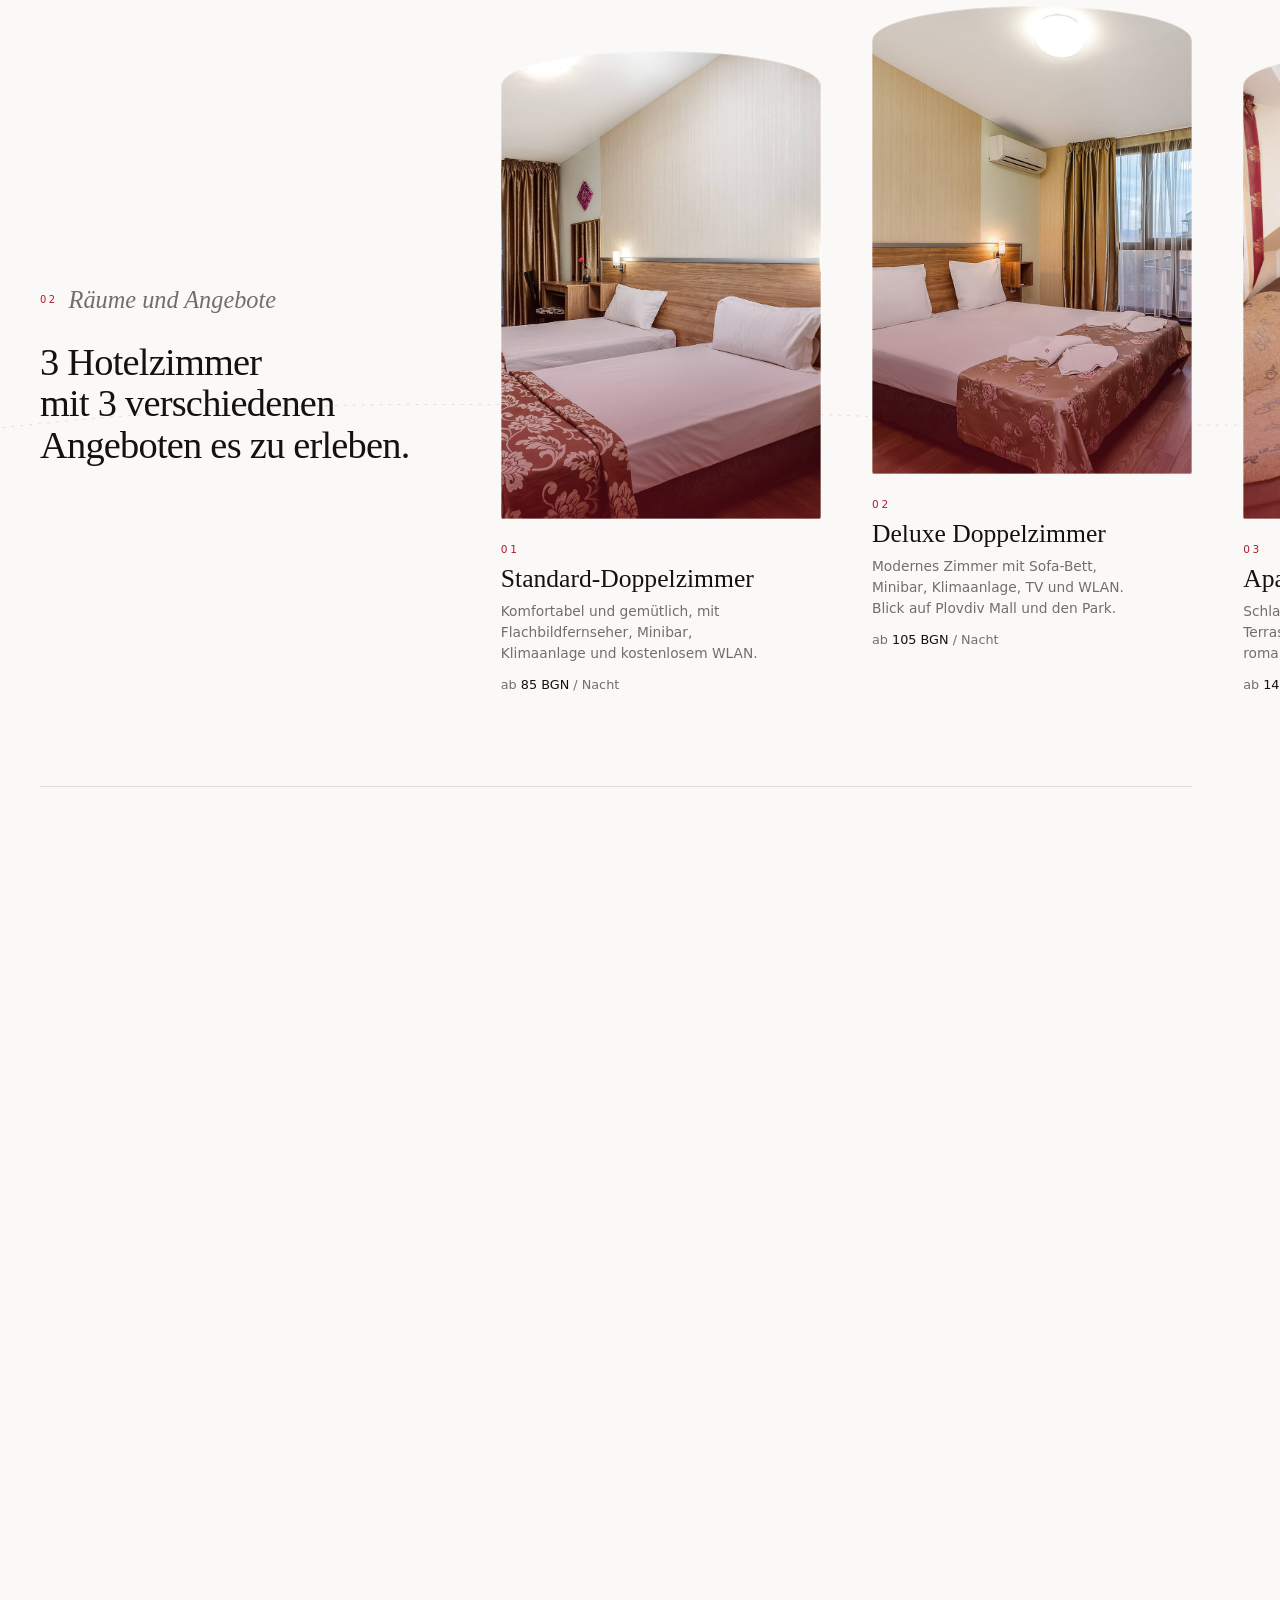
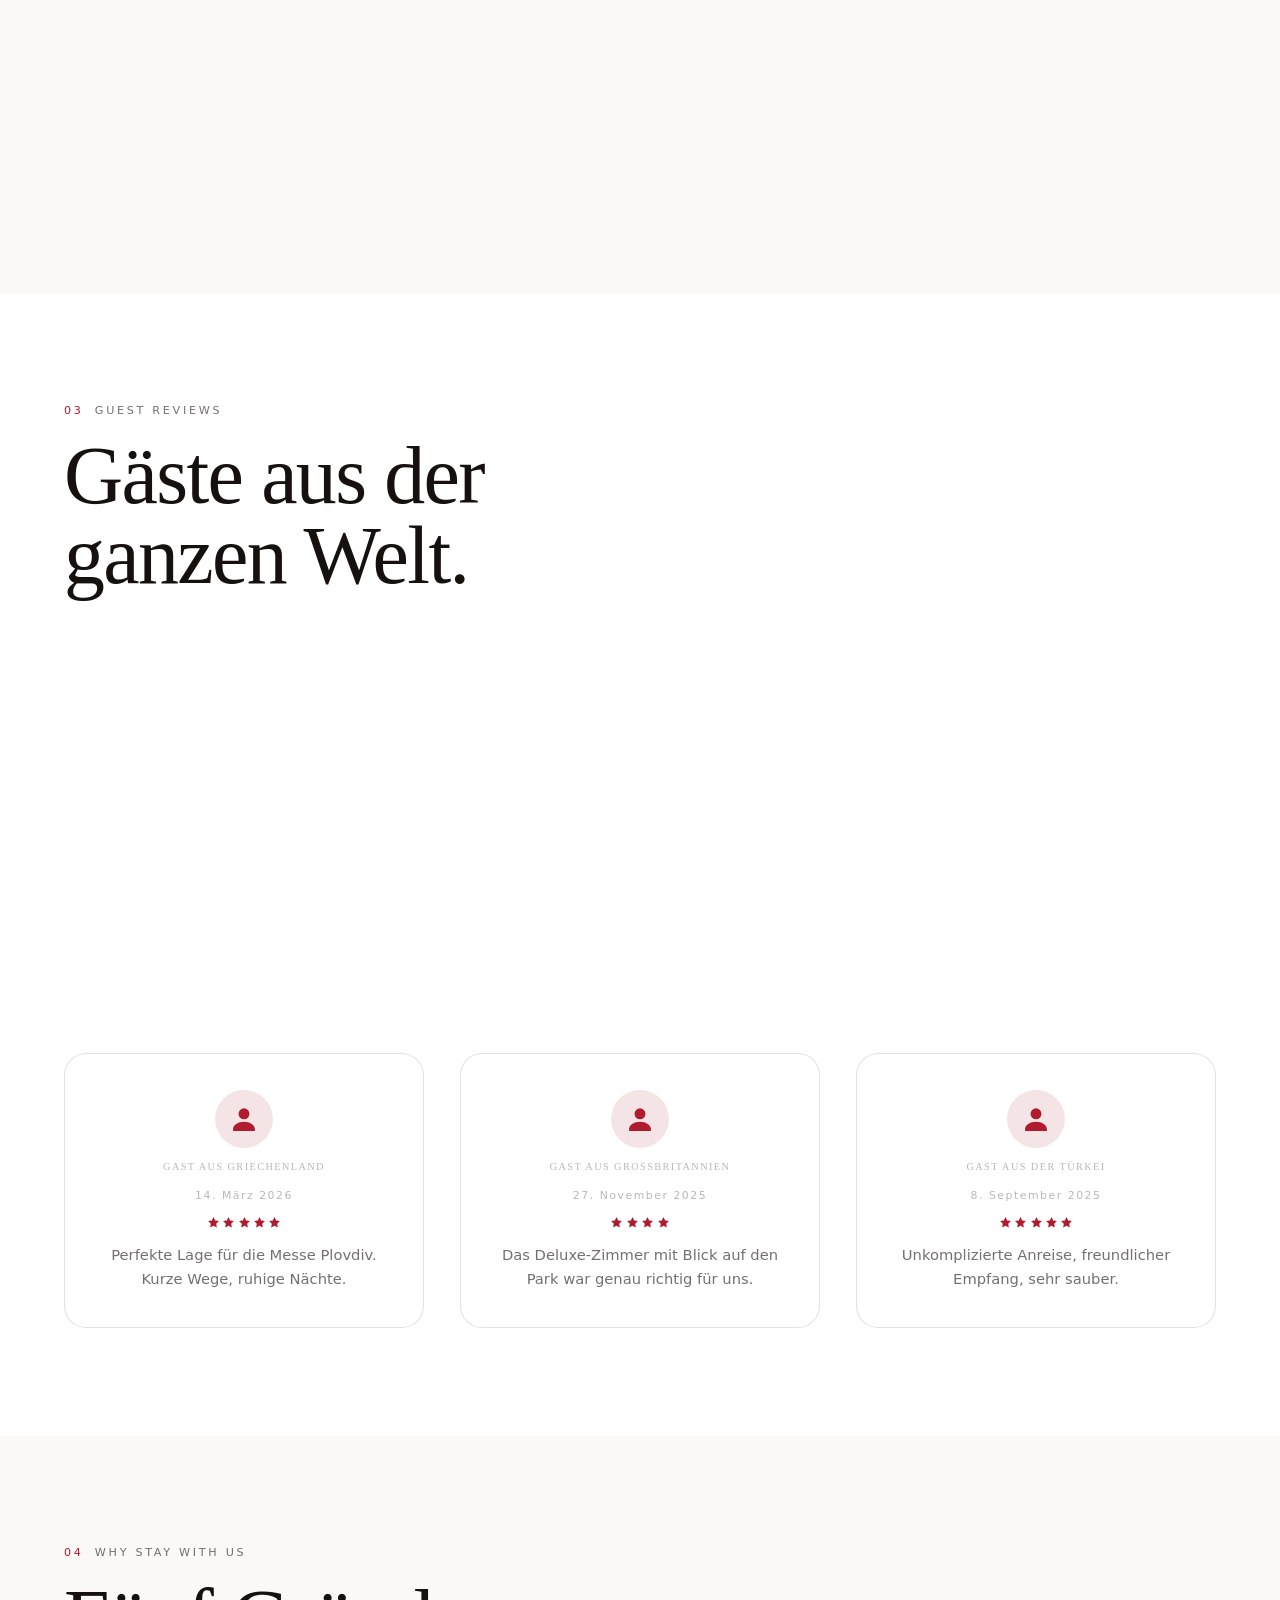
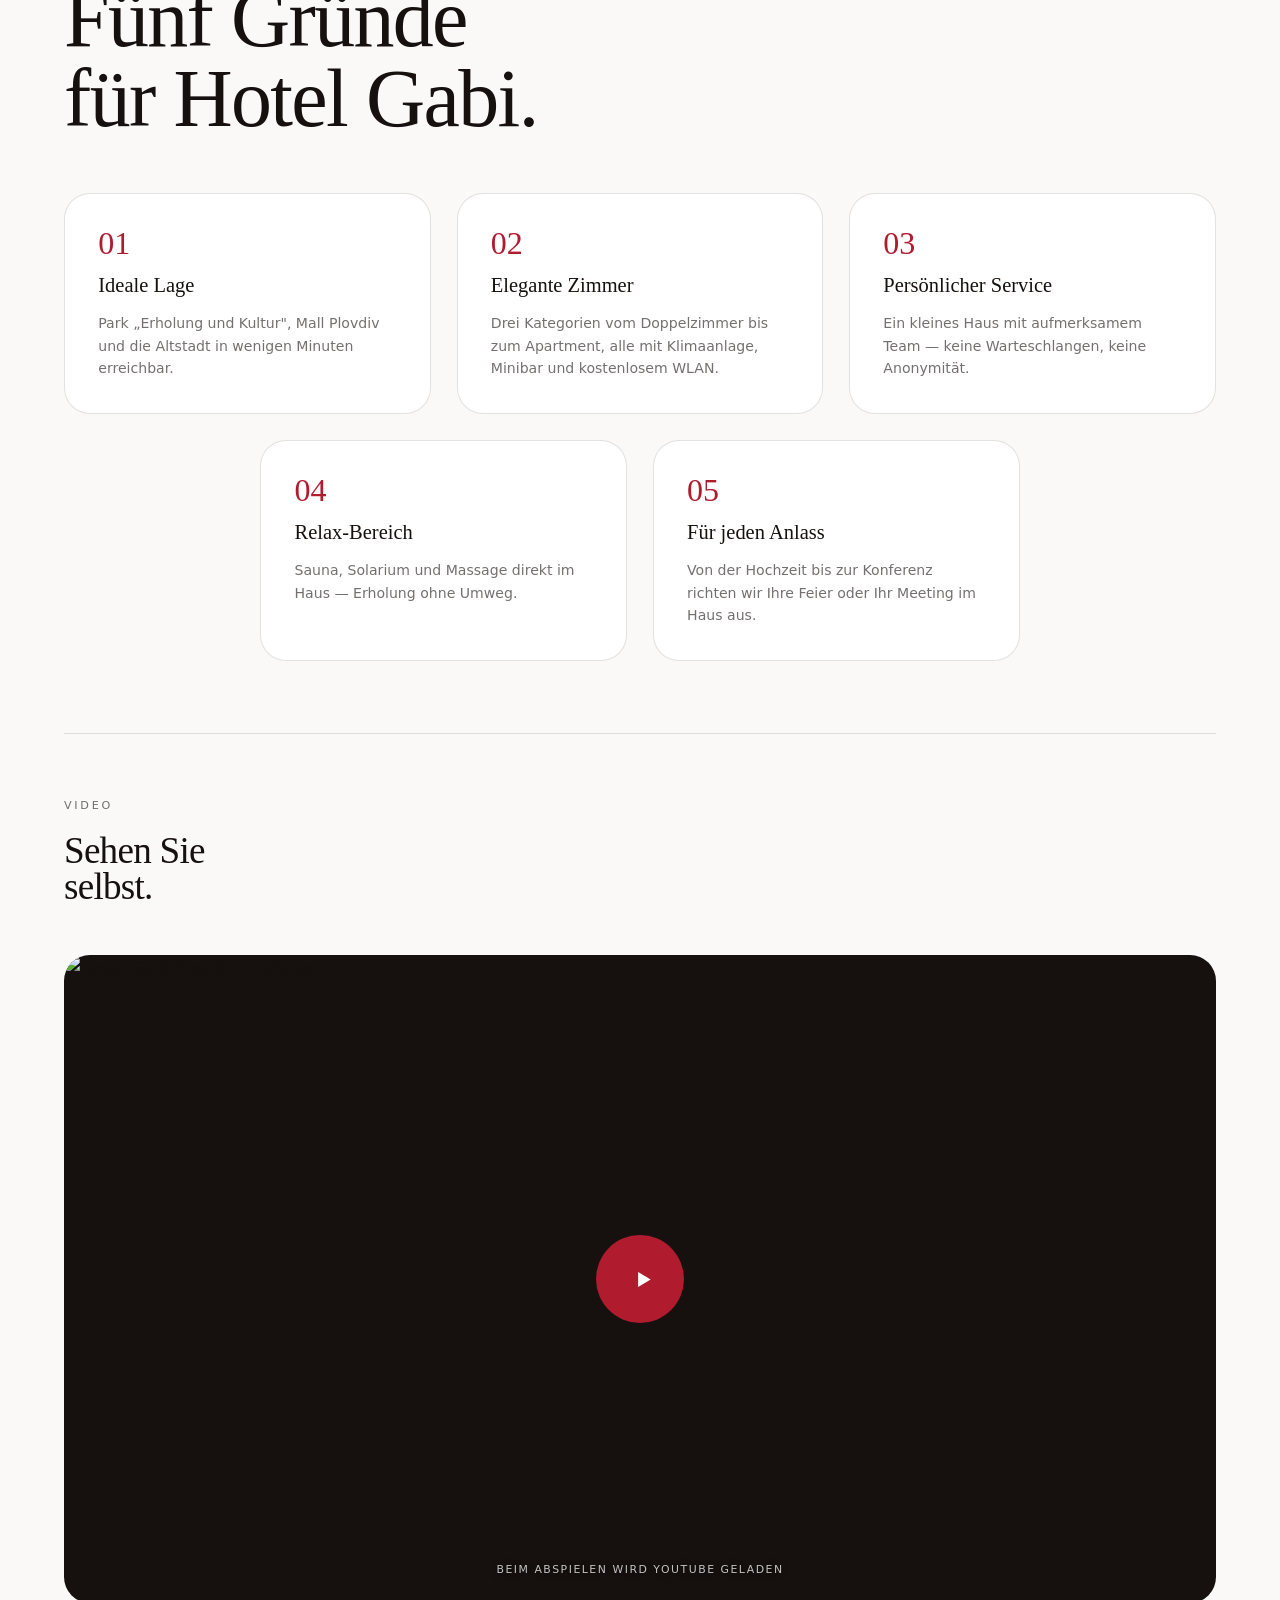
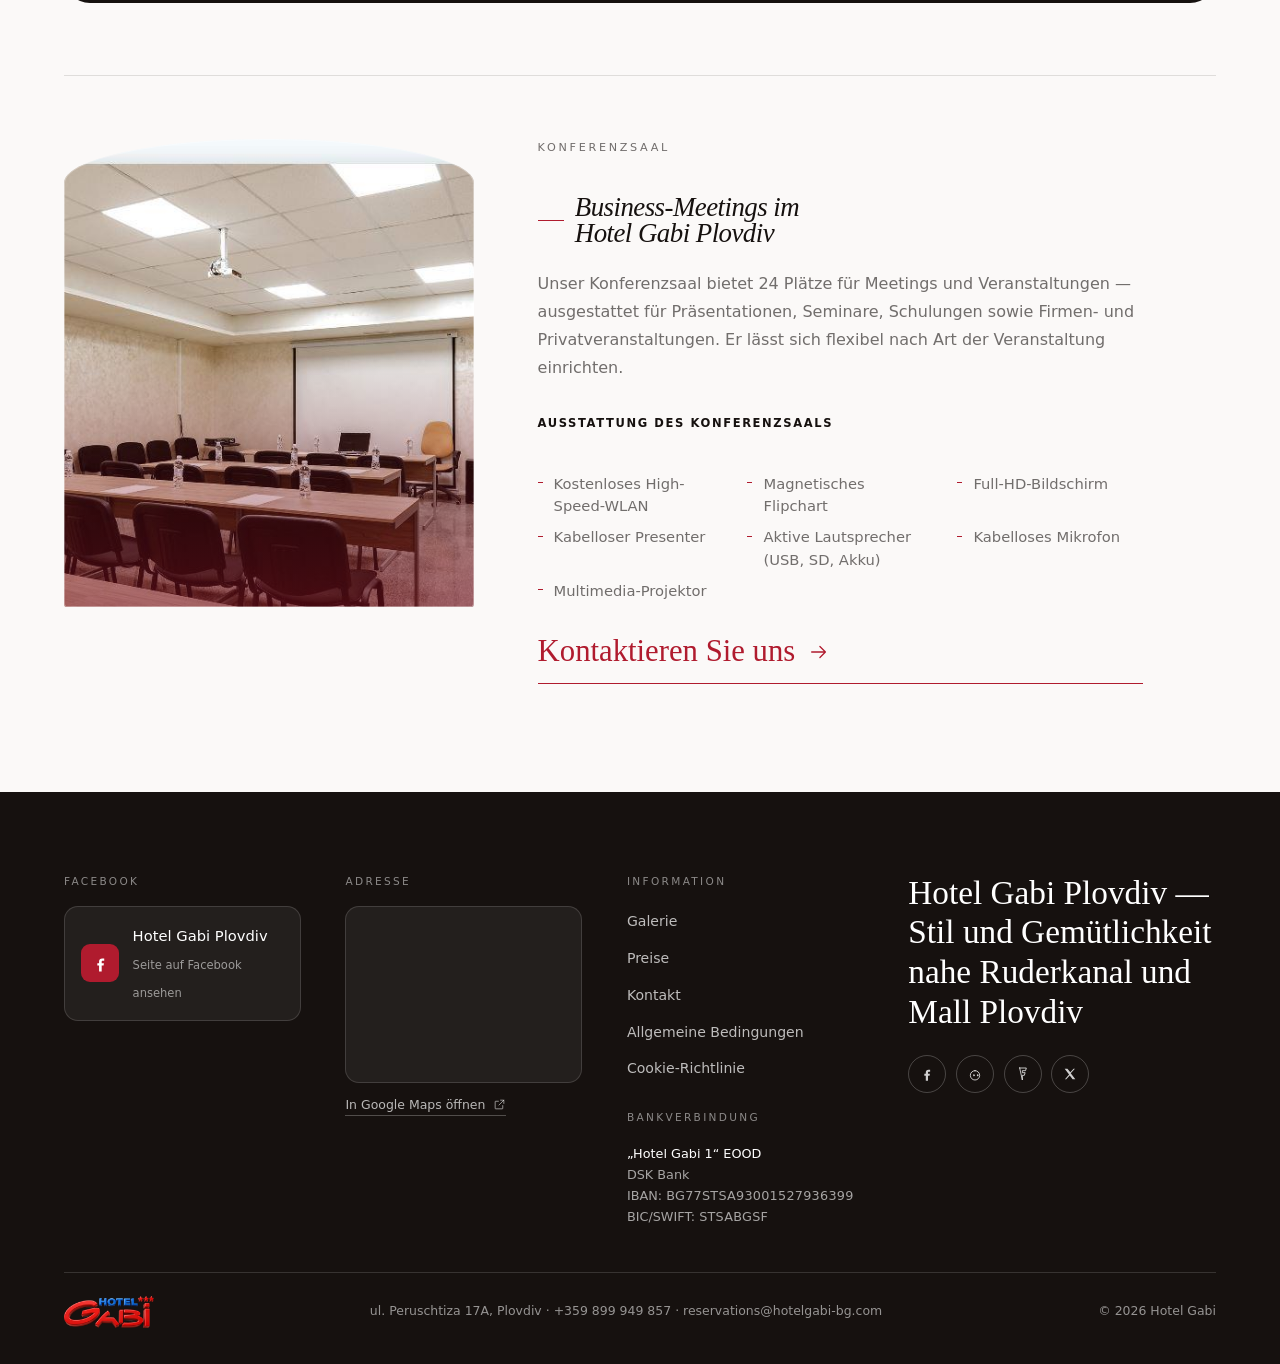
==== commit 15967b39: "Hotelvideo unter den fuenf Gruenden YouTube-Video Oq0vqJdoRPU eingebunden, direkt nach der Gruende-L" ====
--- a/index.html
+++ b/index.html
@@ -456,6 +456,29 @@
         </div>
       </div>
 
+      <!-- Hotelvideo. Erst beim Klick wird YouTube geladen — vorher steht
+           hier nur das Vorschaubild. Das hält die Seite schnell und setzt
+           keine Fremd-Cookies, solange niemand abspielt. -->
+      <div class="videoblock">
+        <div class="sectionhead" data-reveal>
+          <p class="eyebrow">Video</p>
+          <h3 class="display">Sehen Sie<br>selbst.</h3>
+        </div>
+
+        <div class="videoframe" data-youtube="Oq0vqJdoRPU" data-reveal>
+          <img class="videoframe__thumb"
+               src="https://i.ytimg.com/vi/Oq0vqJdoRPU/maxresdefault.jpg"
+               alt="Hotel Gabi Plovdiv — Video"
+               loading="lazy" width="1280" height="720">
+          <button class="videoframe__play" type="button" aria-label="Video abspielen">
+            <svg viewBox="0 0 24 24" aria-hidden="true">
+              <path d="M8 5.5v13l11-6.5-11-6.5Z" style="fill:currentColor;stroke:none"/>
+            </svg>
+          </button>
+          <span class="videoframe__hint">Beim Abspielen wird YouTube geladen</span>
+        </div>
+      </div>
+
       <div class="whystay__business split split--media-left" data-reveal>
 
         <figure class="split__media arch" data-reveal>
--- a/assets/css/style.css
+++ b/assets/css/style.css
@@ -674,6 +674,49 @@
 }
 .gallery__item:hover img{ transform:scale(1.05); }
 .gallery:empty{ display:none; }
+.gallery__item{ cursor:zoom-in; }
+
+/* Vergrößerung — vor allem fürs Handy, wo die Kacheln klein sind.
+   Liegt über allem, schließt per Taste, Klick auf den Rand oder × . */
+.lightbox{
+  position:fixed; inset:0; z-index:200;
+  background:rgba(14,8,10,.94);
+  display:grid; place-items:center;
+  padding:clamp(1rem,4vw,3rem);
+  opacity:0; visibility:hidden;
+  transition:opacity .35s var(--ease), visibility .35s var(--ease);
+}
+.lightbox.is-open{ opacity:1; visibility:visible; }
+.lightbox__img{
+  max-width:100%; max-height:100%;
+  object-fit:contain;
+  border-radius:8px;
+}
+.lightbox__btn{
+  position:absolute;
+  width:46px; height:46px;
+  display:grid; place-items:center;
+  border:1px solid rgba(255,255,255,.3);
+  border-radius:50%;
+  background:rgba(0,0,0,.35);
+  color:var(--white);
+  cursor:pointer;
+  transition:background-color .3s var(--ease), border-color .3s var(--ease);
+}
+.lightbox__btn:hover{ background:var(--red); border-color:var(--red); }
+.lightbox__btn svg{ width:18px; height:18px; }
+.lightbox__close{ top:clamp(.75rem,3vw,1.5rem); right:clamp(.75rem,3vw,1.5rem); }
+.lightbox__prev{ left:clamp(.5rem,2vw,1.5rem); top:50%; transform:translateY(-50%); }
+.lightbox__next{ right:clamp(.5rem,2vw,1.5rem); top:50%; transform:translateY(-50%); }
+.lightbox__count{
+  position:absolute; bottom:clamp(.75rem,3vw,1.5rem); left:50%;
+  transform:translateX(-50%);
+  font-size:.75rem; letter-spacing:.18em;
+  color:rgba(255,255,255,.7);
+  font-variant-numeric:tabular-nums;
+}
+/* Solange die Vergrößerung offen ist, soll die Seite dahinter still stehen. */
+body.has-lightbox{ overflow:hidden; }
 
 /* --- 5 · ABOUT ----------------------------------------------- */
 .about{ background:var(--white); padding:var(--sect-y) var(--gutter); }
@@ -951,6 +994,61 @@
 .whystay__reason .rcard__no{ font-size:clamp(1.7rem,2.5vw,2.2rem); }
 .whystay__reason .rcard__title{ font-size:clamp(1.15rem,1.6vw,1.4rem); }
 
+/* Hotelvideo — Vorschaubild mit Abspielknopf. YouTube wird erst beim
+   Klick nachgeladen (siehe main.js), das hält die Seite schnell und
+   vermeidet Fremd-Cookies bei Besuchern, die gar nicht abspielen. */
+.videoblock{
+  margin-top:clamp(3.5rem,8vh,6rem);
+  padding-top:clamp(3rem,7vh,5rem);
+  border-top:1px solid var(--hair);
+}
+.videoframe{
+  position:relative;
+  aspect-ratio:16 / 9;
+  border-radius:26px;
+  overflow:hidden;
+  background:var(--ink);
+  cursor:pointer;
+}
+.videoframe__thumb{
+  width:100%; height:100%;
+  object-fit:cover;
+  transition:transform .7s var(--ease), opacity .5s var(--ease);
+}
+.videoframe:hover .videoframe__thumb{ transform:scale(1.03); opacity:.85; }
+
+.videoframe__play{
+  position:absolute; left:50%; top:50%;
+  transform:translate(-50%,-50%);
+  width:clamp(64px,9vw,88px); height:clamp(64px,9vw,88px);
+  display:grid; place-items:center;
+  border:0; border-radius:50%;
+  background:var(--red); color:var(--white);
+  cursor:pointer;
+  transition:transform .45s var(--ease), background-color .45s var(--ease);
+}
+.videoframe__play svg{ width:36%; height:36%; margin-left:8%; }
+.videoframe:hover .videoframe__play{
+  transform:translate(-50%,-50%) scale(1.09);
+  background:var(--red-deep);
+}
+
+.videoframe__hint{
+  position:absolute; left:50%; bottom:clamp(.9rem,2.5vw,1.5rem);
+  transform:translateX(-50%);
+  white-space:nowrap;
+  font-size:.68rem; letter-spacing:.14em; text-transform:uppercase;
+  color:rgba(255,255,255,.75);
+  text-shadow:0 1px 6px rgba(0,0,0,.6);
+}
+
+/* Nach dem Klick sitzt hier der YouTube-Rahmen. */
+.videoframe iframe{
+  position:absolute; inset:0;
+  width:100%; height:100%;
+  border:0;
+}
+
 /* Business-Meeting-Block — nutzt .split/.prose der Unterseiten wieder,
    nur mit vertauschter Spaltenreihenfolge (Bild links, Text rechts). */
 .whystay__business{
@@ -1237,8 +1335,6 @@
   .gallery{ grid-template-columns:repeat(2,minmax(0,1fr)); }
 }
 @media (max-width:560px){
-  .gallery{ grid-template-columns:1fr; }
-  .footer__grid{ grid-template-columns:1fr; }
   .pricetable th{ font-size:.92rem; }
   .pricetable td{ font-size:1.05rem; }
 }
@@ -1316,6 +1412,48 @@
   .langswitch{ gap:1rem; padding:.45rem 1rem; }
 }
 
+/* ------------------------------------------------------------------
+   HANDY — steht bewusst als letzter Block, damit diese Regeln nicht
+   von den breiteren Bereichen darüber überschrieben werden. Genau das
+   war beim Footer passiert: die Ein-Spalten-Regel stand vorher weiter
+   oben und wurde von der Zwei-Spalten-Regel wieder aufgehoben.
+   ------------------------------------------------------------------ */
+@media (max-width:640px){
+
+  /* Etwas mehr Luft zum Rand — 20 px wirkten gedrängt. */
+  :root{ --gutter:1.5rem; --sect-y:clamp(3.5rem,9vh,5.5rem); }
+
+  /* Hero: der Schriftzug war mit 54 px zu klein für ein Vollbild. */
+  .hero__title .mask__i{ font-size:clamp(3.75rem,19vw,6rem); }
+  .hero__title .mask:first-child .mask__i{ font-size:clamp(1rem,4.6vw,1.6rem); }
+  .hero__stage{ padding-top:clamp(4.5rem,11vh,6rem); }
+  .hero__grid{ gap:.75rem; }
+  .hero__foot{ gap:1rem; }
+
+  /* Galerie: eine Spalte ergab knapp 5000 px Scrollweg. Zwei Spalten
+     quadratisch — kompakt wie eine Fotoübersicht, Details holt man
+     sich durch Antippen. */
+  .gallery{ grid-template-columns:repeat(2,minmax(0,1fr)); gap:.6rem; }
+  .gallery__item{ border-radius:14px; aspect-ratio:1 / 1; }
+
+  /* Footer wirklich einspaltig, Karte bekommt volle Breite. */
+  .footer__grid{ grid-template-columns:1fr; gap:2rem; }
+  .footer__map{ aspect-ratio:16 / 10; }
+  .footer__bank code{ font-size:.78rem; word-break:break-all; }
+
+  /* Zimmerkarten in der Reihe: waren fast bildschirmhoch. */
+  .room{ width:min(78vw,300px); }
+  .room .arch__media{ height:clamp(240px,34vh,300px); }
+
+  /* Überschriften auf Unterseiten etwas kompakter. */
+  .pagehead{ padding-top:clamp(6rem,14vh,8rem); }
+  .pagehead .display{ font-size:clamp(2rem,9vw,2.8rem); }
+  .sectionhead .display{ font-size:clamp(1.5rem,7vw,2rem); }
+
+  /* Zahlenband nebeneinander statt untereinander. */
+  .statband{ grid-template-columns:repeat(2,minmax(0,1fr)); gap:1.5rem; }
+}
+
 /* Barrierefreiheit: Bewegung aus */
 @media (prefers-reduced-motion:reduce){
   html{ scroll-behavior:auto; }
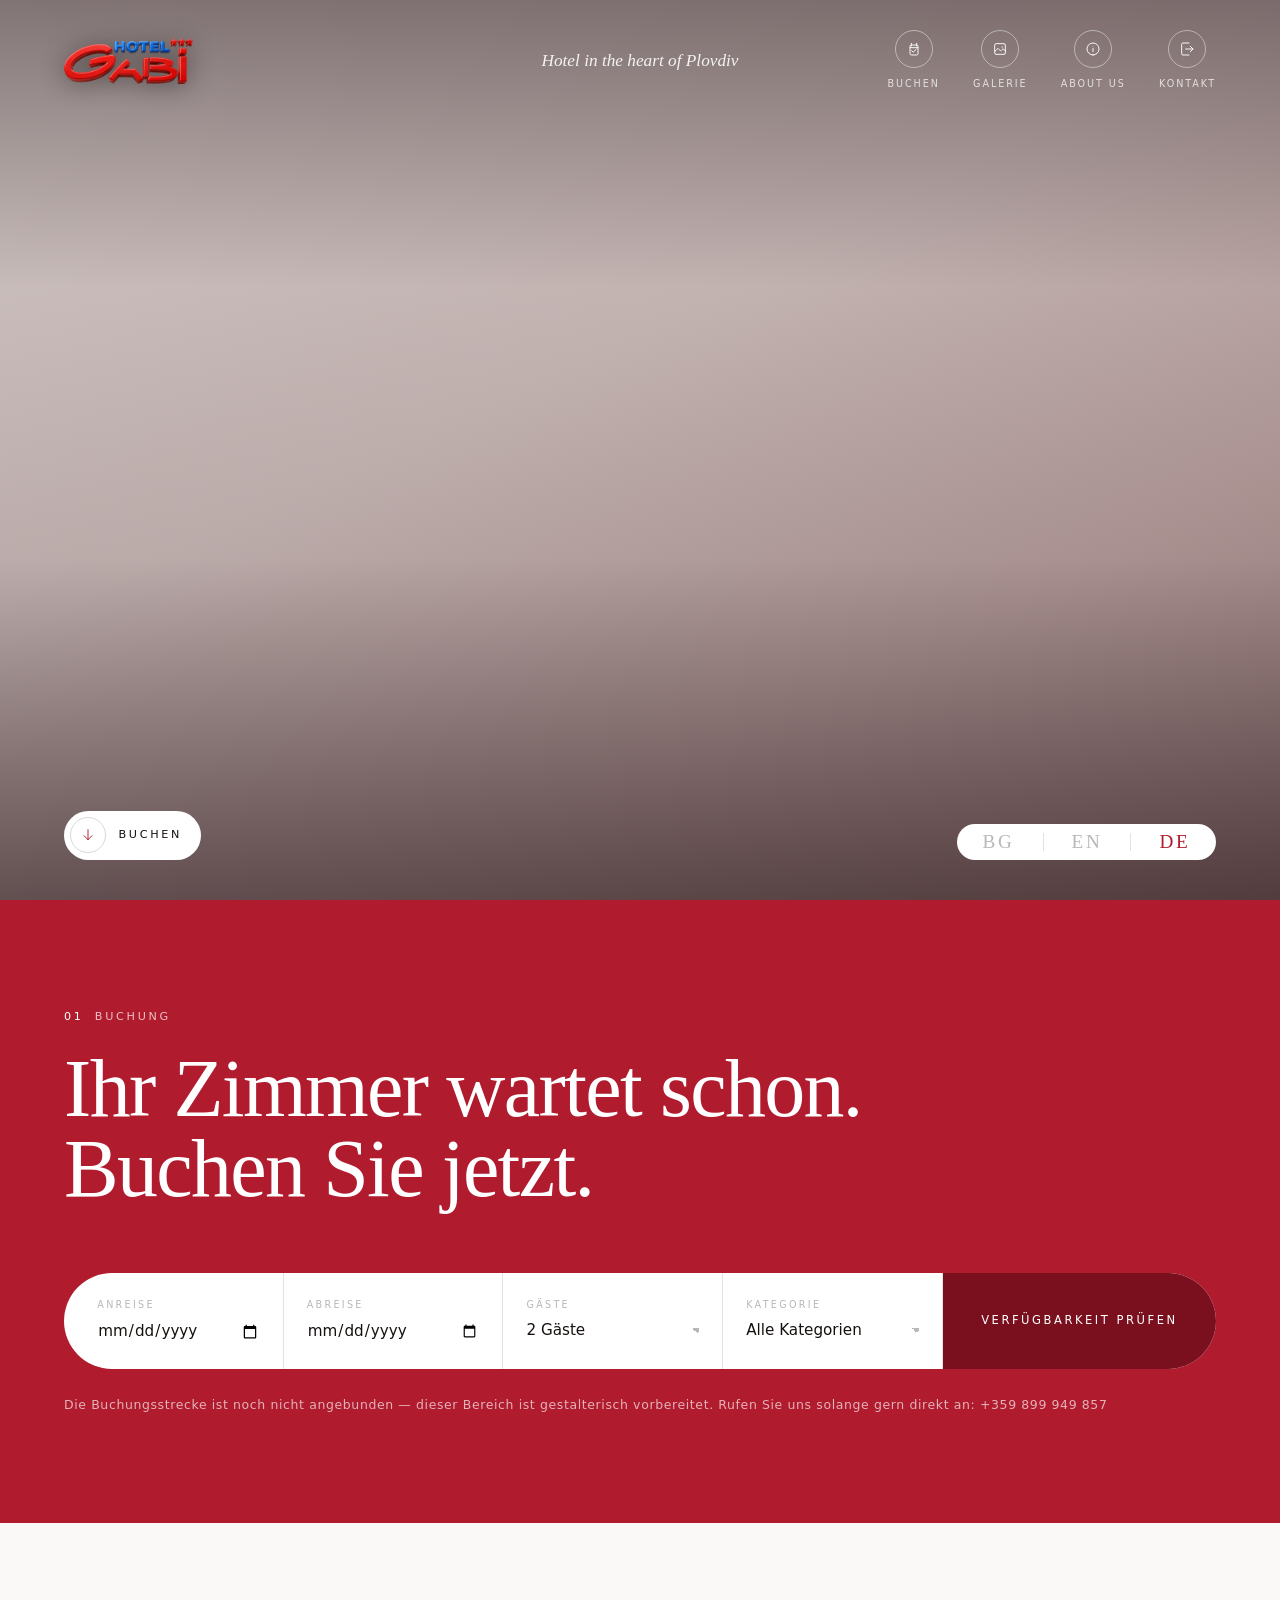
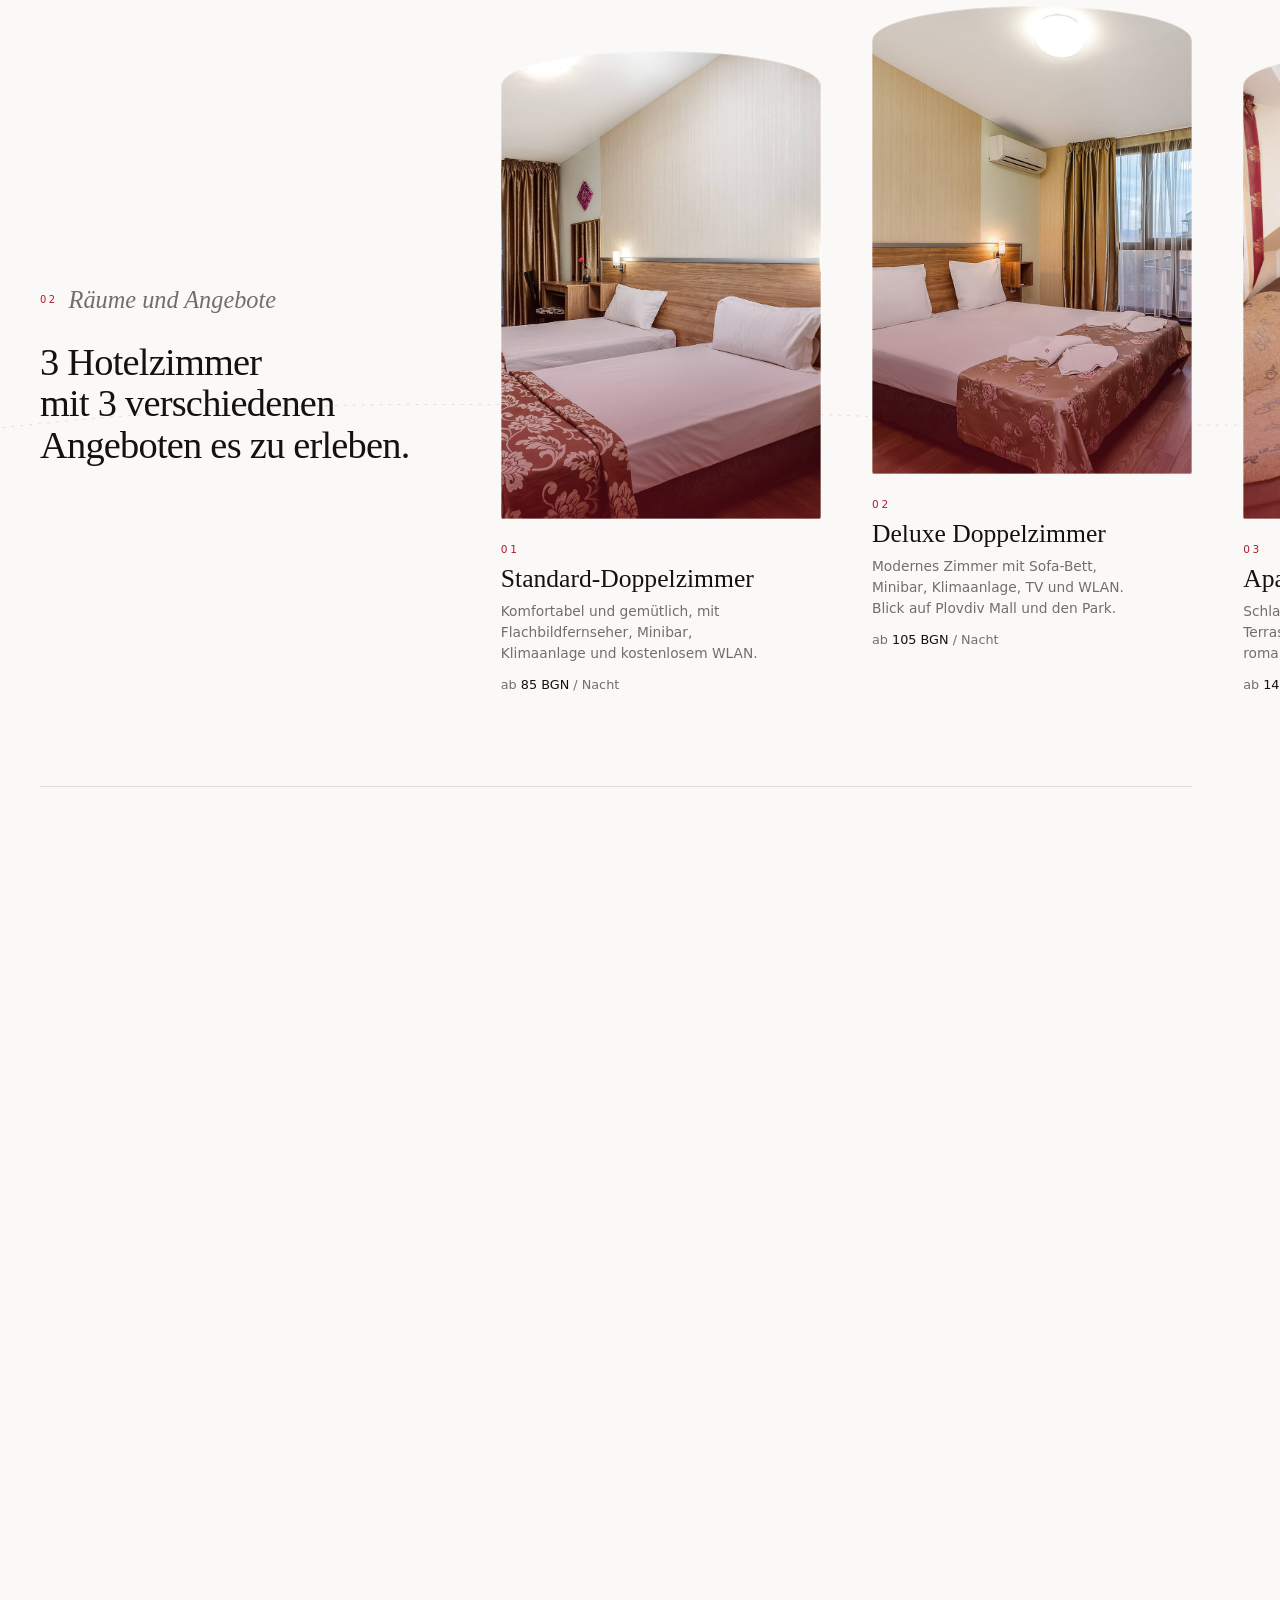
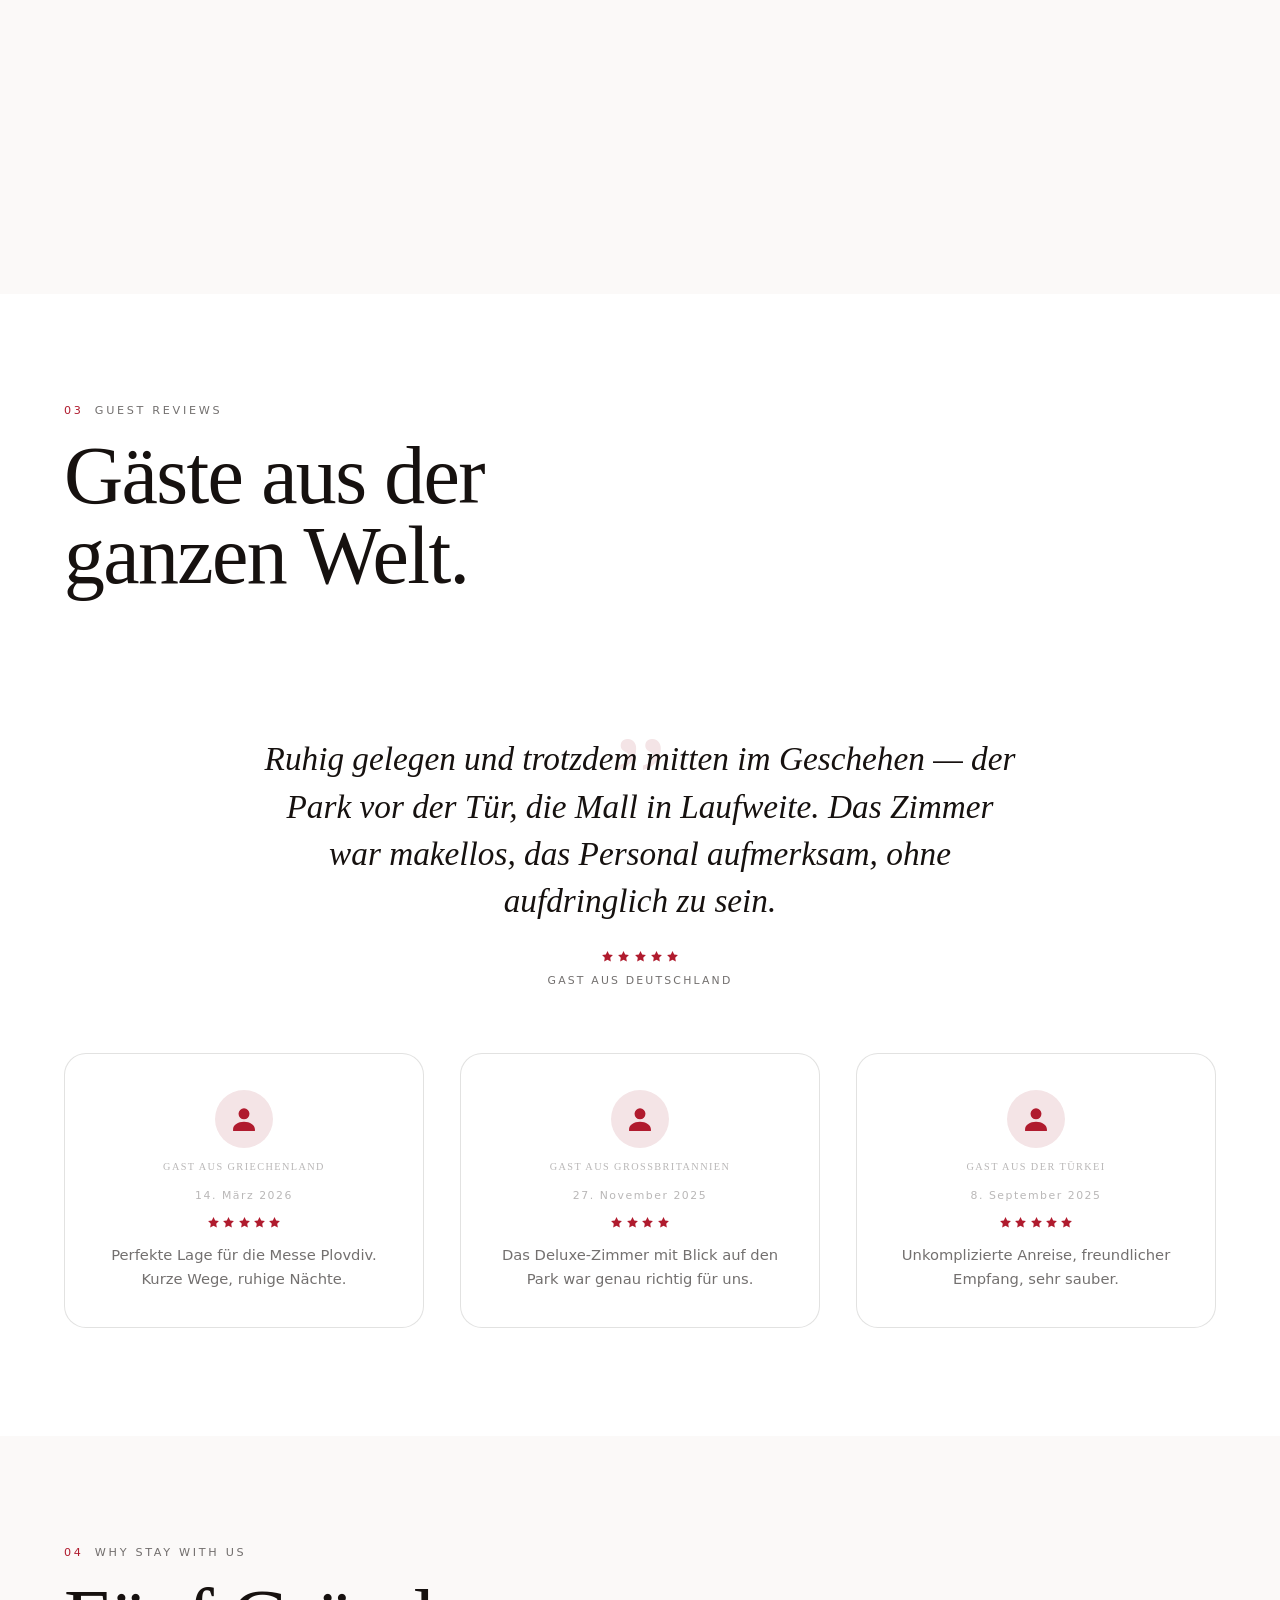
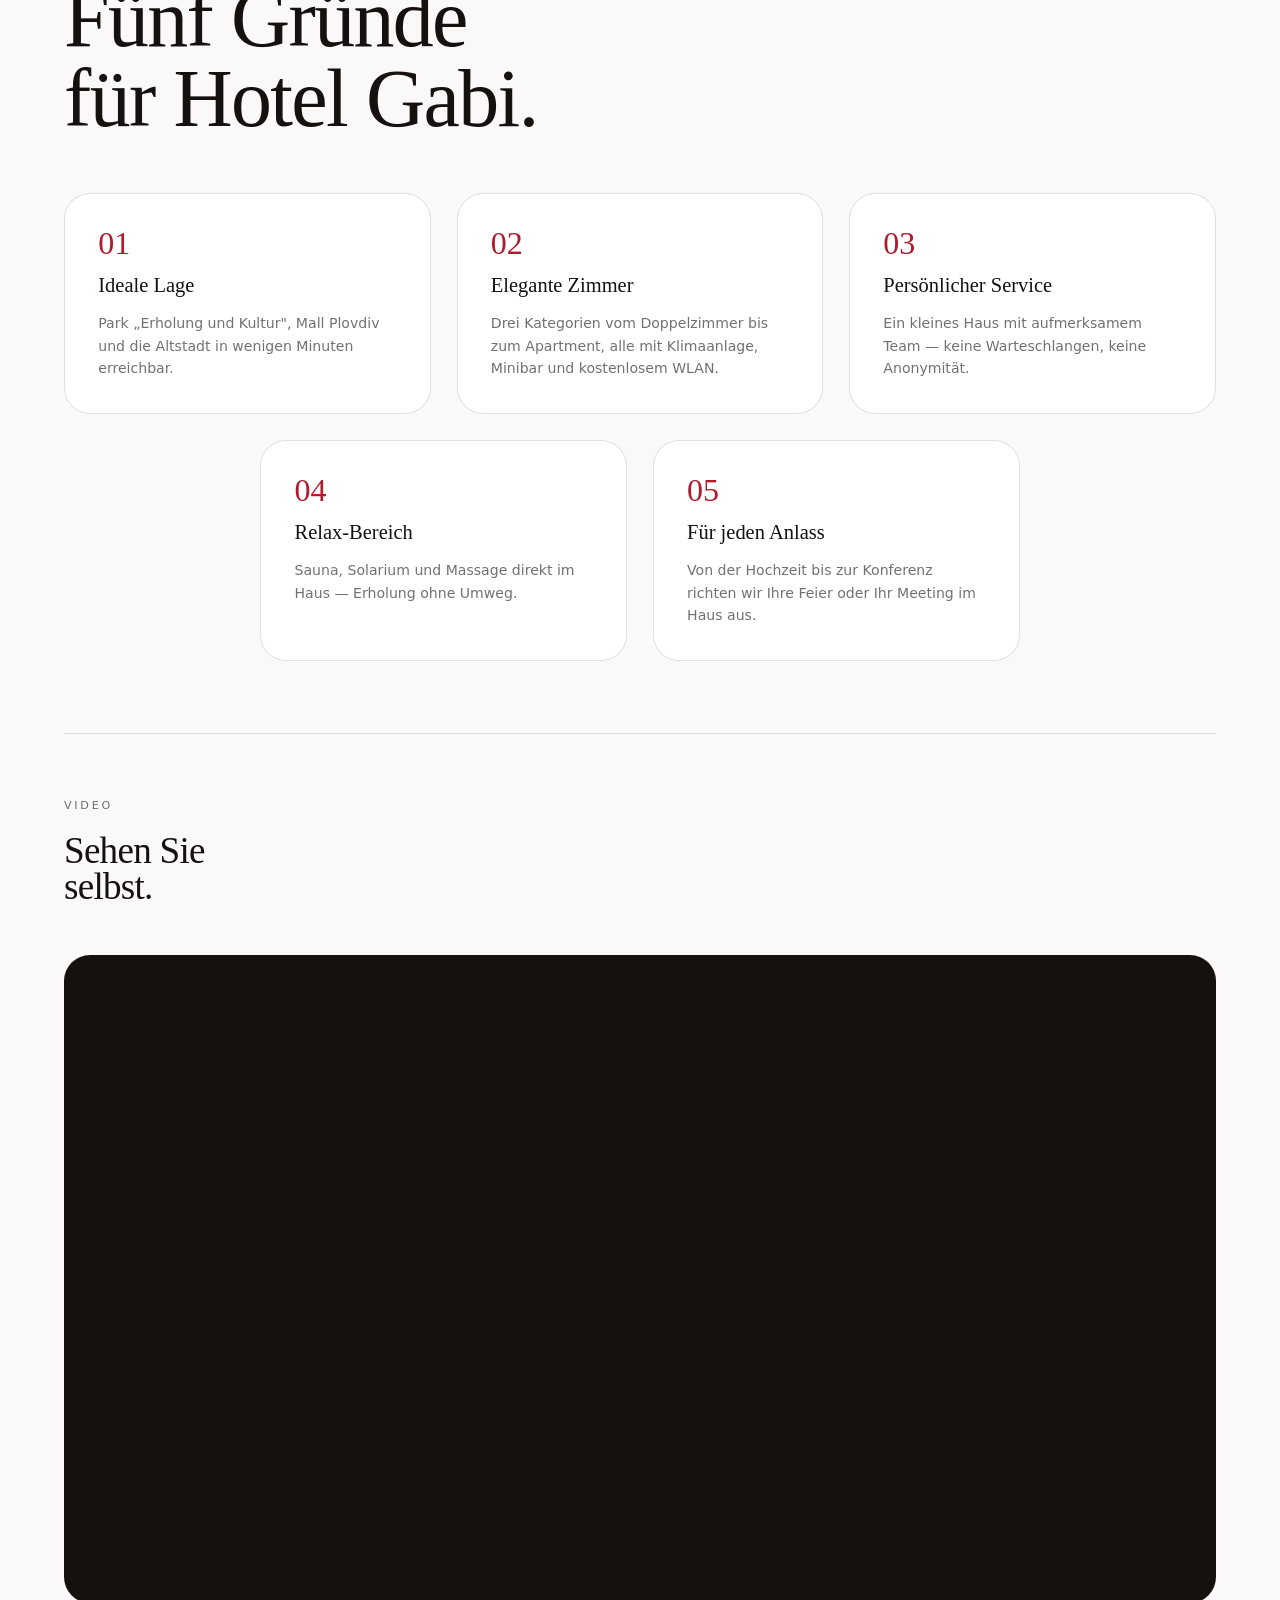
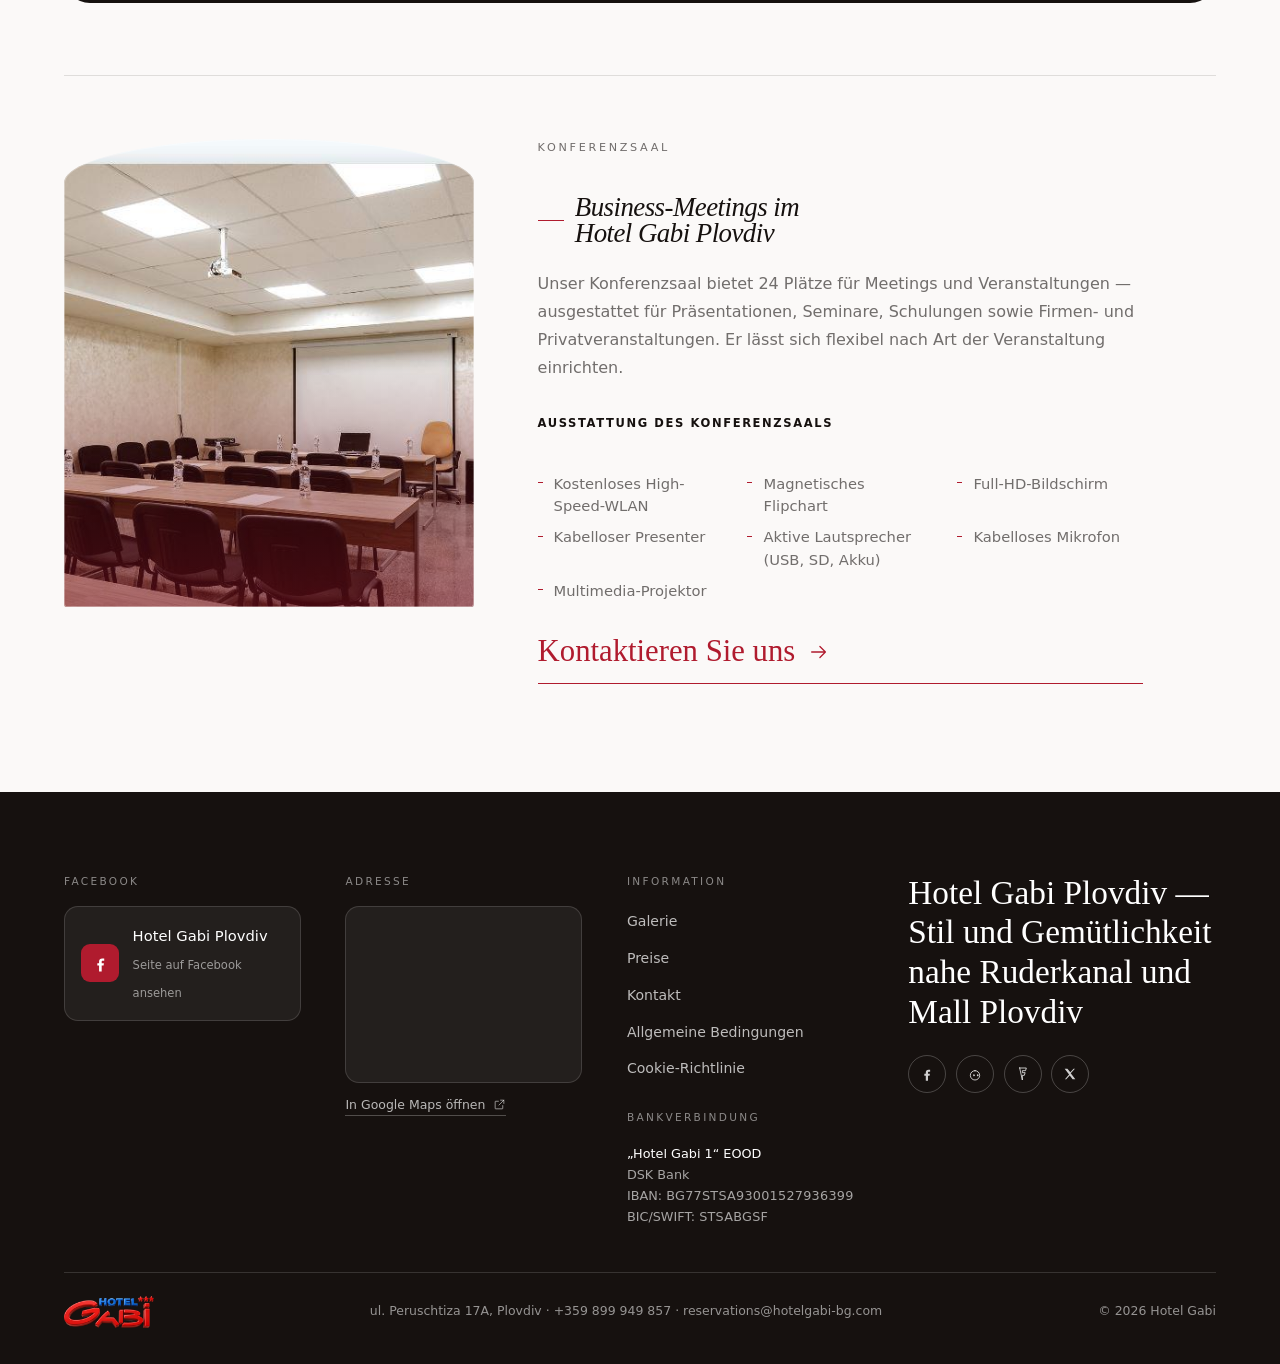
==== commit 5c099c0c: "Video laeuft automatisch und stumm, exakte Kartenposition - Video startet von selbst ohne Ton (mute=" ====
--- a/index.html
+++ b/index.html
@@ -475,7 +475,7 @@
               <path d="M8 5.5v13l11-6.5-11-6.5Z" style="fill:currentColor;stroke:none"/>
             </svg>
           </button>
-          <span class="videoframe__hint">Beim Abspielen wird YouTube geladen</span>
+          <span class="videoframe__hint">Läuft ohne Ton — für Ton antippen</span>
         </div>
       </div>
 
@@ -544,12 +544,12 @@
         <p class="footer__label">Adresse</p>
         <div class="footer__map">
           <iframe
-            src="https://www.google.com/maps?q=Hotel%20Gabi%2C%20ul.%20Perushtitsa%2017A%2C%20Plovdiv%2C%20Bulgaria&output=embed"
+            src="https://www.google.com/maps/embed?pb=!1m14!1m8!1m3!1d1709.0306923973212!2d24.718196504339172!3d42.140504851937706!3m2!1i1024!2i768!4f13.1!3m3!1m2!1s0x0%3A0x48102296c1b4b407!2z0KXQvtGC0LXQuyDigJzQk9Cw0LHQuOKAnQ!5e0!3m2!1sde!2sbg!4v1552640355857"
             title="Hotel Gabi auf der Karte"
             loading="lazy"
             referrerpolicy="no-referrer-when-downgrade"></iframe>
         </div>
-        <a class="footer__maplink" href="https://www.google.com/maps/search/?api=1&query=Hotel+Gabi+ul.+Perushtitsa+17A+Plovdiv" target="_blank" rel="noopener">
+        <a class="footer__maplink" href="https://www.google.com/maps/search/?api=1&query=42.1405048,24.7181965" target="_blank" rel="noopener">
           In Google Maps öffnen
           <svg viewBox="0 0 24 24" aria-hidden="true"><path d="M14 4h6v6"/><path d="M20 4 11 13"/><path d="M18 14v5a1 1 0 0 1-1 1H5a1 1 0 0 1-1-1V7a1 1 0 0 1 1-1h5"/></svg>
         </a>
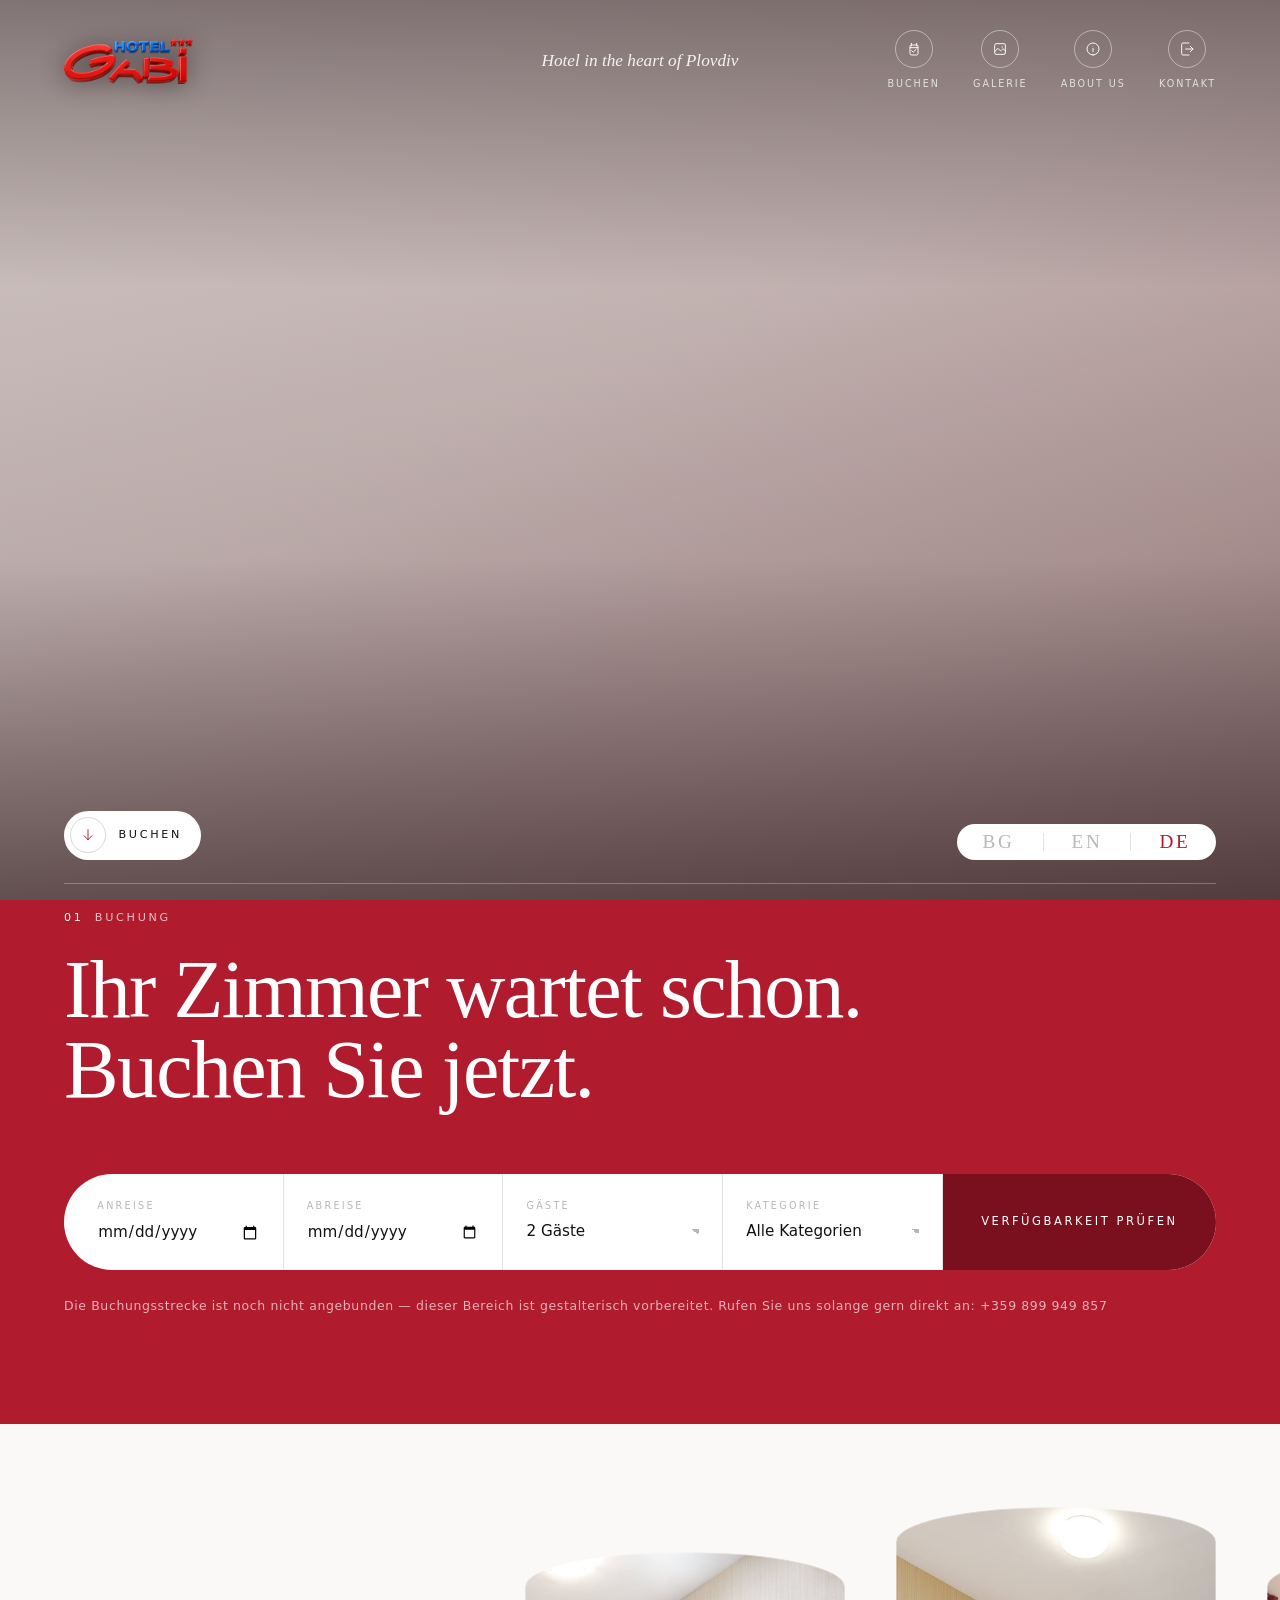
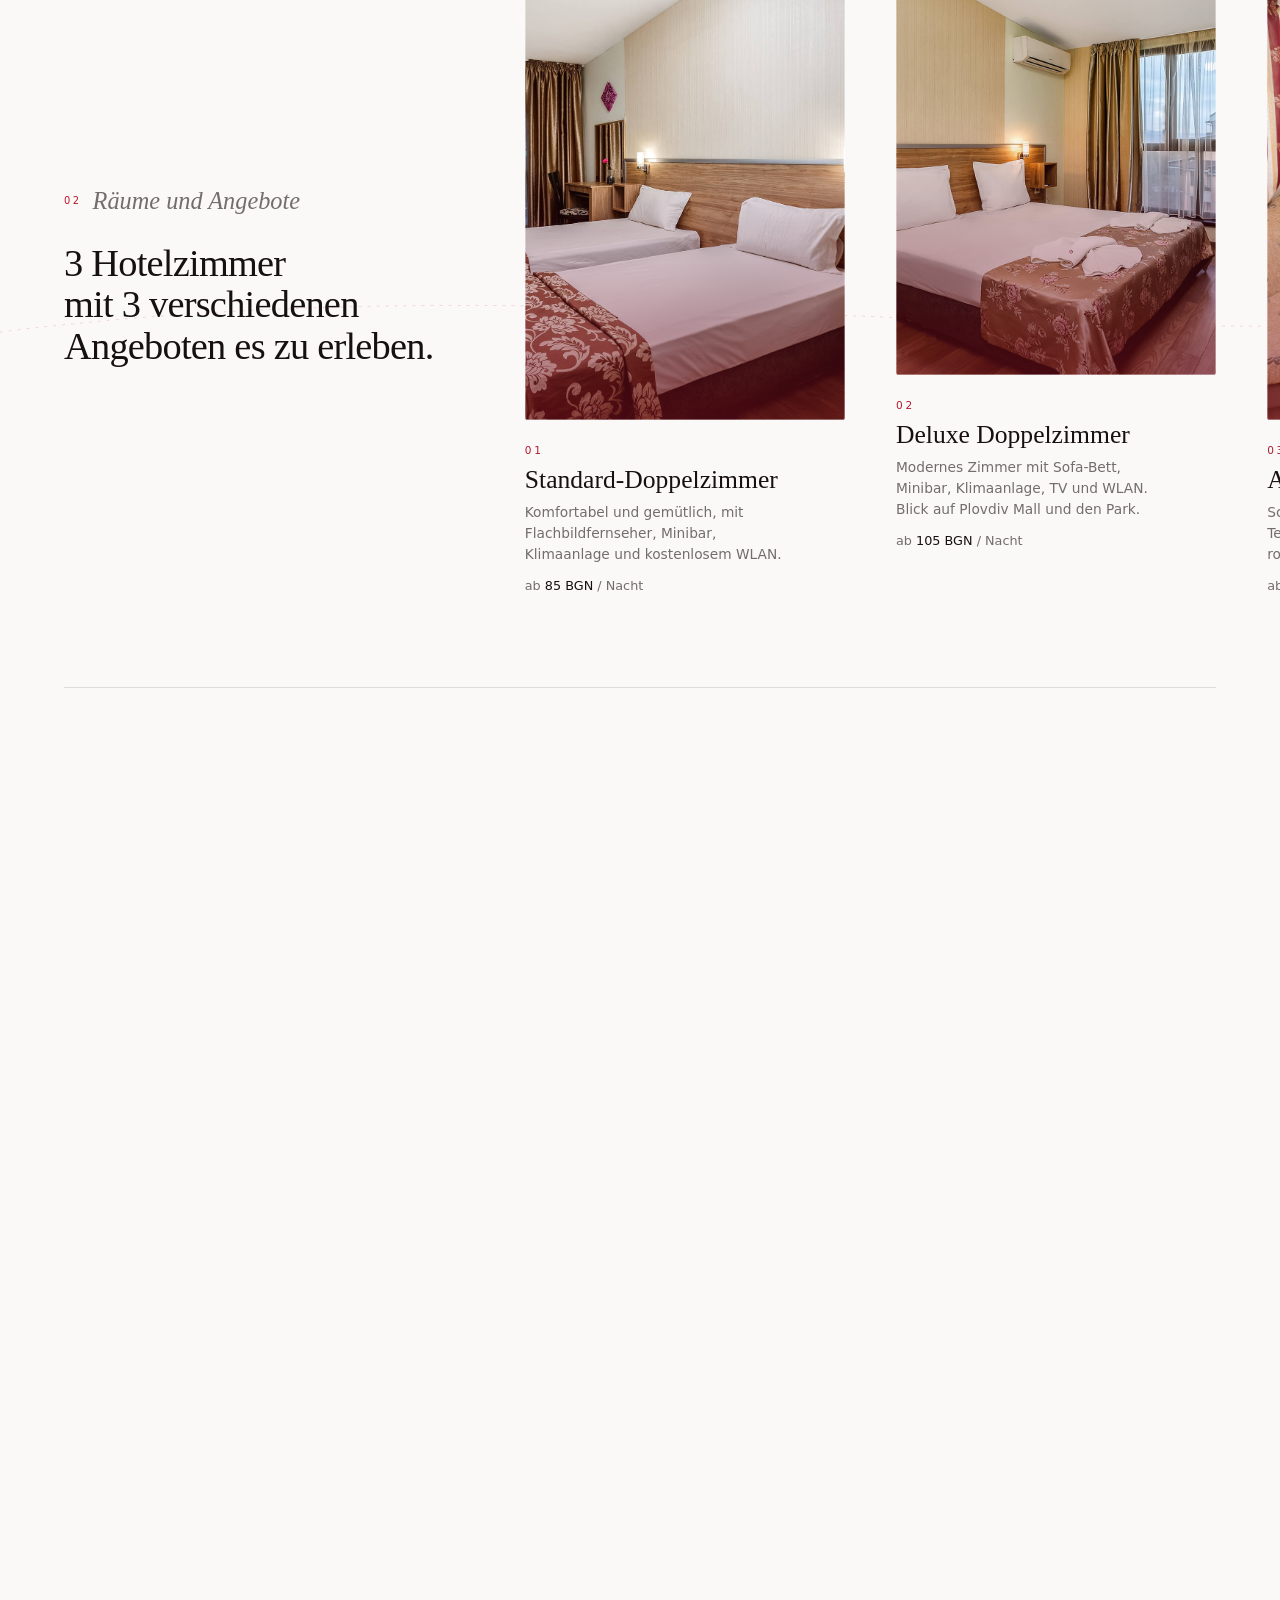
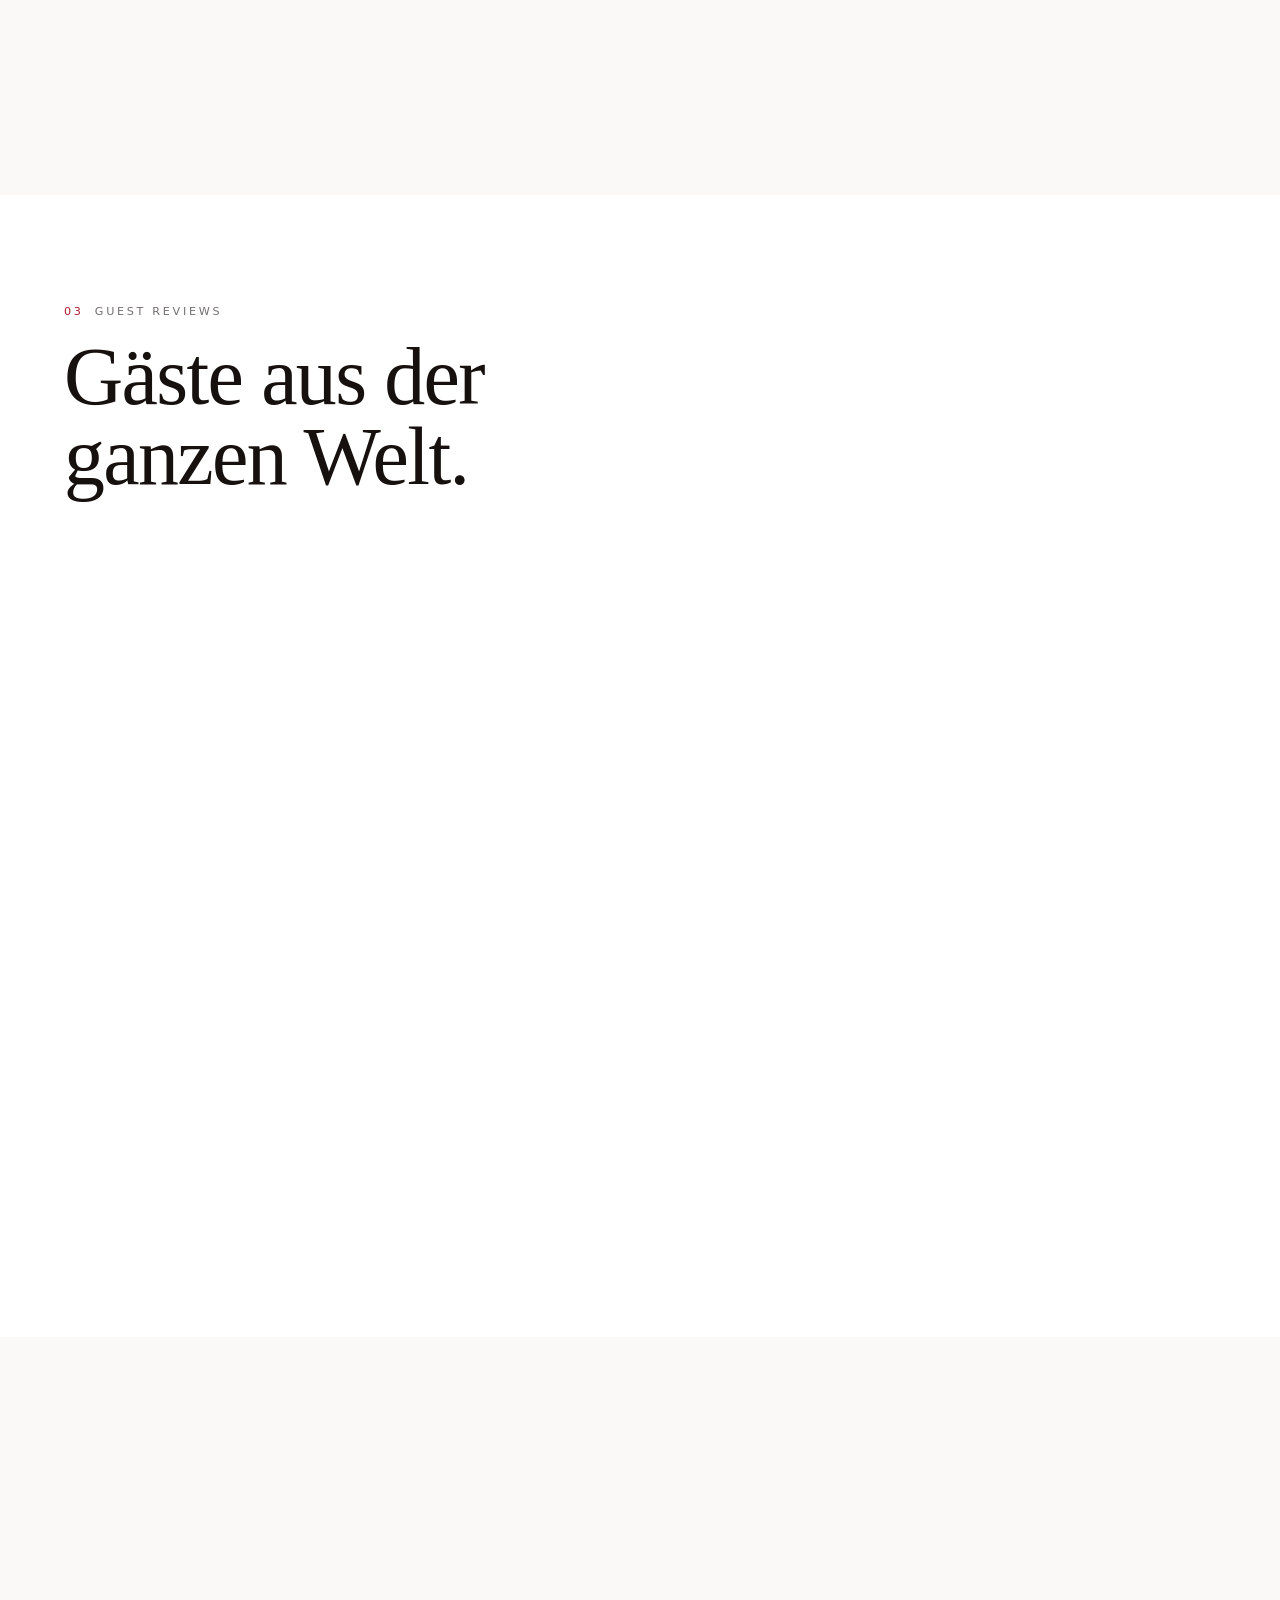
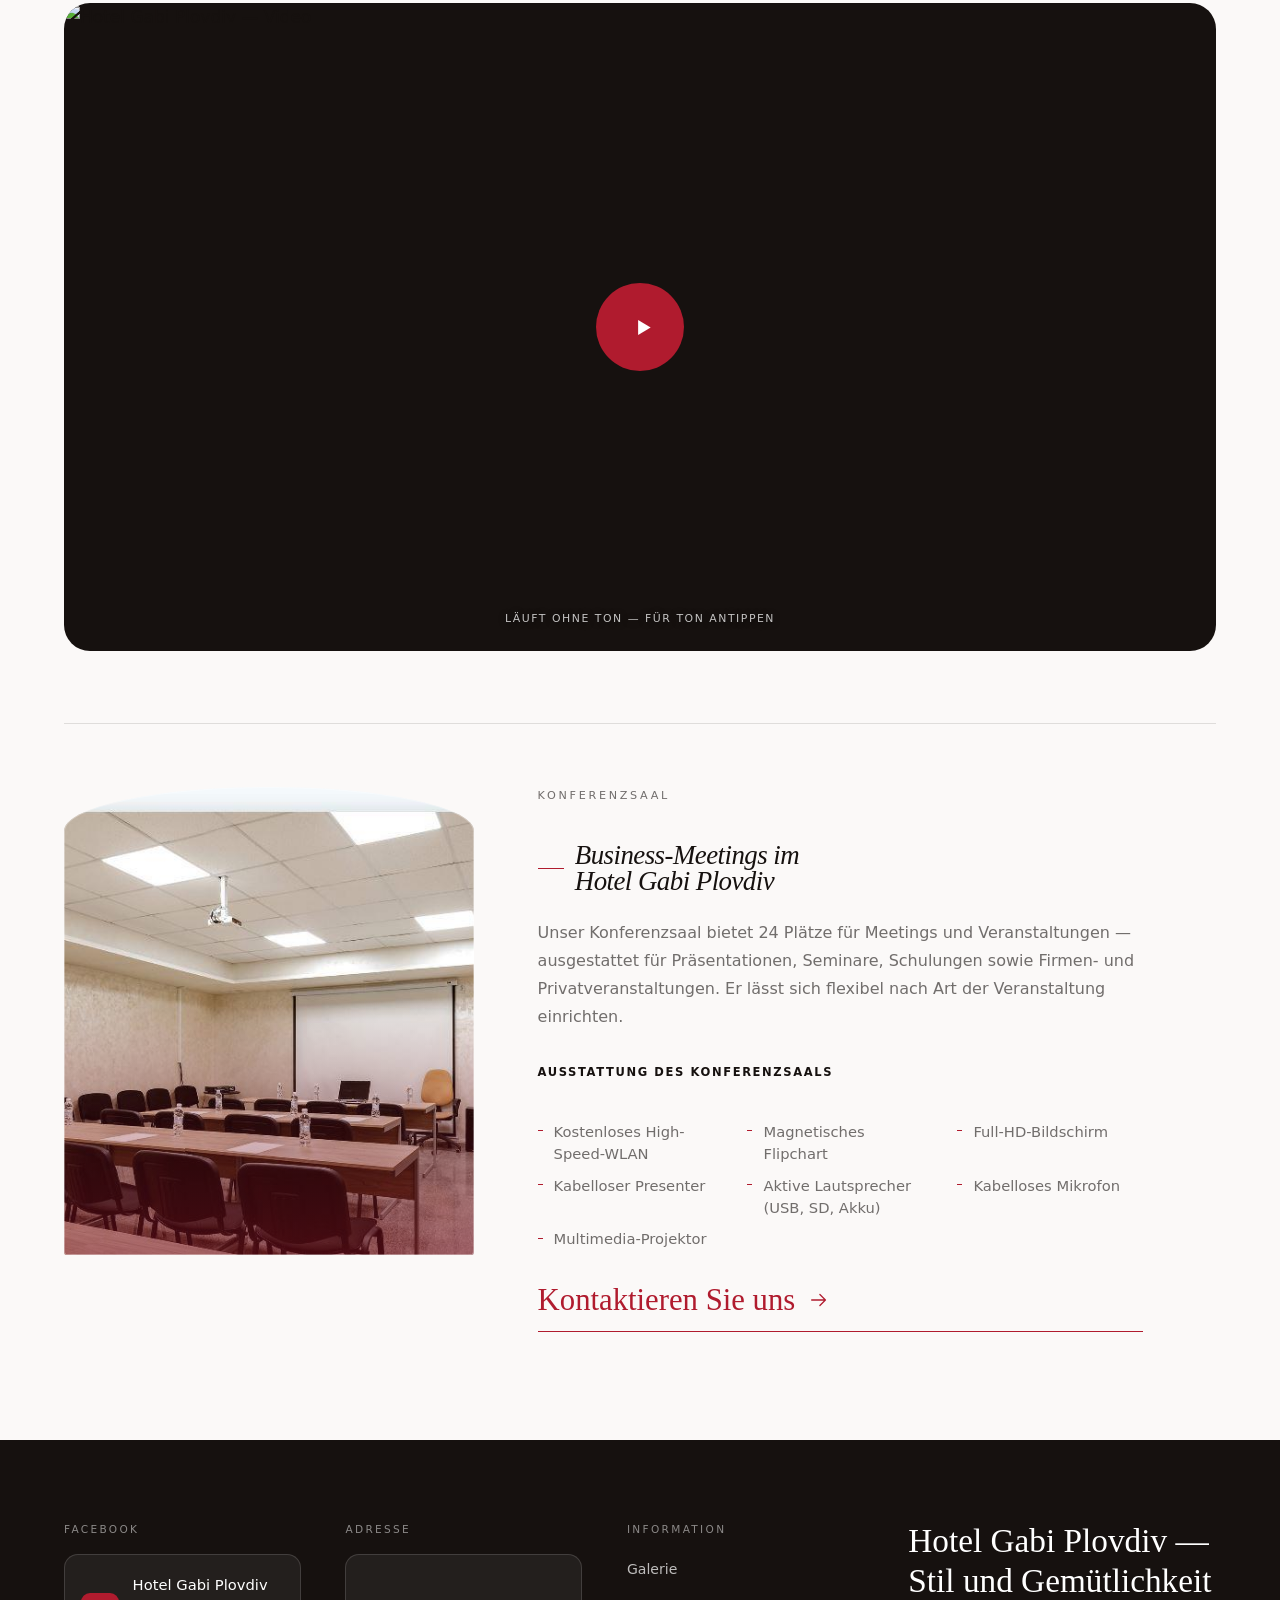
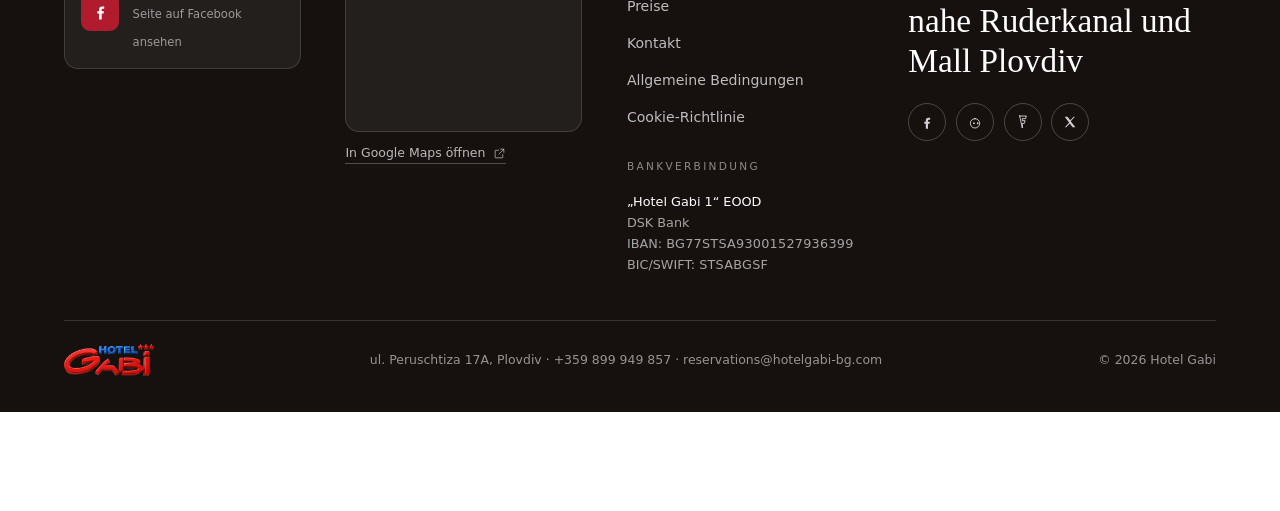
==== commit 4380fed7: "Scroll-Sequenzen auf dem Handy, fuenf Gruende entfernt Hero und Zimmer-Reihe werden jetzt auch auf s" ====
--- a/index.html
+++ b/index.html
@@ -416,45 +416,12 @@
 
 
   <!-- ============================================================
-       04 — WHY STAY WITH US
-       Editorial-Liste statt Icon-Karten, darunter der Business-Meeting-
-       Block im Layout der Konferenzsaal-Referenzseite (Bild + Fakten).
+       04 — VIDEO UND KONFERENZSAAL
+       Hotelvideo, darunter der Business-Meeting-Block im Layout der
+       Konferenzsaal-Referenzseite (Bild + Fakten).
        ============================================================ -->
   <section class="whystay" id="why-stay" data-reveal-root>
     <div class="whystay__inner">
-
-      <div class="whystay__head">
-        <p class="eyebrow"><span class="eyebrow__no">04</span> Why Stay With Us</p>
-        <h2 class="display">Fünf Gründe<br>für Hotel Gabi.</h2>
-      </div>
-
-      <div class="whystay__reasons">
-        <div class="whystay__reason rcard" data-reveal-step="0">
-          <span class="rcard__no">01</span>
-          <h3 class="rcard__title">Ideale Lage</h3>
-          <p class="rcard__text">Park „Erholung und Kultur", Mall Plovdiv und die Altstadt in wenigen Minuten erreichbar.</p>
-        </div>
-        <div class="whystay__reason rcard" data-reveal-step="1">
-          <span class="rcard__no">02</span>
-          <h3 class="rcard__title">Elegante Zimmer</h3>
-          <p class="rcard__text">Drei Kategorien vom Doppelzimmer bis zum Apartment, alle mit Klimaanlage, Minibar und kostenlosem WLAN.</p>
-        </div>
-        <div class="whystay__reason rcard" data-reveal-step="2">
-          <span class="rcard__no">03</span>
-          <h3 class="rcard__title">Persönlicher Service</h3>
-          <p class="rcard__text">Ein kleines Haus mit aufmerksamem Team — keine Warteschlangen, keine Anonymität.</p>
-        </div>
-        <div class="whystay__reason rcard" data-reveal-step="3">
-          <span class="rcard__no">04</span>
-          <h3 class="rcard__title">Relax-Bereich</h3>
-          <p class="rcard__text">Sauna, Solarium und Massage direkt im Haus — Erholung ohne Umweg.</p>
-        </div>
-        <div class="whystay__reason rcard" data-reveal-step="4">
-          <span class="rcard__no">05</span>
-          <h3 class="rcard__title">Für jeden Anlass</h3>
-          <p class="rcard__text">Von der Hochzeit bis zur Konferenz richten wir Ihre Feier oder Ihr Meeting im Haus aus.</p>
-        </div>
-      </div>
 
       <!-- Hotelvideo. Erst beim Klick wird YouTube geladen — vorher steht
            hier nur das Vorschaubild. Das hält die Seite schnell und setzt
--- a/assets/css/style.css
+++ b/assets/css/style.css
@@ -452,8 +452,9 @@
 }
 
 /* --- 4c · GEMEINSAME BAUSTEINE -------------------------------- */
-/* Runde Karte — dieselbe Form wie bei den fünf Gründen, hier als
-   eigene Klasse, damit Unterseiten sie mitbenutzen können. */
+/* Runde Karte — eigene Klasse, damit alle Unterseiten sie mitbenutzen
+   können. Auf der Startseite trug sie einmal die fünf Gründe; die sind
+   entfernt, die Karte lebt in about, buchen und kontakt weiter. */
 .rcard{
   background:var(--white);
   border:1px solid var(--hair);
@@ -971,29 +972,12 @@
 }
 .reviews__card-name{ font-size:.64rem; letter-spacing:.14em; text-transform:uppercase; color:var(--ink-30); }
 
-/* --- 8 · WHY STAY WITH US -------------------------------------- */
+/* --- 8 · VIDEO UND KONFERENZSAAL ------------------------------- */
+/* Klassenname .whystay stammt aus der Zeit, als hier die fünf Gründe
+   standen. Er trägt jetzt nur noch Grundfläche und Abstand des
+   Abschnitts — Video und Business-Block sitzen darin. */
 .whystay{ background:var(--paper); padding:var(--sect-y) var(--gutter); }
 .whystay__inner{ max-width:1180px; margin-inline:auto; }
-.whystay__head{ max-width:620px; margin-bottom:clamp(2.5rem,6vh,4rem); display:flex; flex-direction:column; gap:1rem; }
-
-/* Fünf runde Karten statt eines Rasters mit Trennlinien.
-   Sechserraster als Grundlage: drei Karten oben (je 2 Spalten), zwei
-   darunter mittig (Start bei Spalte 2 und 4). */
-.whystay__reasons{
-  display:grid; grid-template-columns:repeat(6,1fr);
-  gap:clamp(1.1rem,2vw,1.75rem);
-}
-/* Form und Hover kommen aus .rcard — hier nur Rasterlage und Größe. */
-.whystay__reason{
-  grid-column:span 2;
-  padding:clamp(1.75rem,2.6vw,2.4rem);
-  gap:.6rem;
-}
-.whystay__reason:nth-child(4){ grid-column:2 / span 2; }
-.whystay__reason:nth-child(5){ grid-column:4 / span 2; }
-.whystay__reason .rcard__no{ font-size:clamp(1.7rem,2.5vw,2.2rem); }
-.whystay__reason .rcard__title{ font-size:clamp(1.15rem,1.6vw,1.4rem); }
-
 /* Hotelvideo — Vorschaubild mit Abspielknopf. YouTube wird erst beim
    Klick nachgeladen (siehe main.js), das hält die Seite schnell und
    vermeidet Fremd-Cookies bei Besuchern, die gar nicht abspielen. */
@@ -1001,6 +985,13 @@
   margin-top:clamp(3.5rem,8vh,6rem);
   padding-top:clamp(3rem,7vh,5rem);
   border-top:1px solid var(--hair);
+}
+/* Steht der Block ganz oben im Abschnitt, gibt es über der Trennlinie
+   nichts zu trennen — dann fällt sie samt Abstand weg. */
+.videoblock:first-child{
+  margin-top:0;
+  padding-top:0;
+  border-top:0;
 }
 .videoframe{
   position:relative;
@@ -1320,16 +1311,7 @@
   .ctaband__inner{ flex-direction:column; align-items:flex-start; }
 }
 
-/* Zwischenstufe: Gründe zweispaltig, letzte Karte über die volle Breite */
-@media (max-width:1000px){
-  .whystay__reasons{ grid-template-columns:repeat(2,1fr); }
-  .whystay__reason,
-  .whystay__reason:nth-child(4),
-  .whystay__reason:nth-child(5){ grid-column:auto; }
-  .whystay__reason:nth-child(5){ grid-column:1 / -1; }
-}
-
-/* Reviews und Gründe einspaltig */
+/* Reviews einspaltig, Galerie zweispaltig */
 @media (max-width:900px){
   .reviews__row{ grid-template-columns:1fr; }
   .gallery{ grid-template-columns:repeat(2,minmax(0,1fr)); }
@@ -1359,30 +1341,29 @@
   .room--link:hover .room__frame{ transform:none; box-shadow:none; }
   .room__frame{ overflow:visible; }
 }
-@media (max-width:700px){
-  .whystay__reasons{ grid-template-columns:1fr; }
-  .whystay__reason:nth-child(5){ grid-column:auto; }
-}
-
-/* Mobil — die Sequenz bleibt horizontal, nur nativ gescrollt.
-   Damit kann die Animation auf kleinen Screens nicht "kaputtgehen". */
+
+/* Mobil ohne Anheften — Rückfallebene. Sie gilt, solange JS die Sektion
+   nicht übernommen hat (kein JS, reduzierte Bewegung, Messung gescheitert).
+   Die Sequenz bleibt dann horizontal, nur nativ gescrollt.
+   Den angehefteten Fall regelt der Block weiter unten. */
 @media (max-width:859px){
-  /* Kein Anheften: das Video läuft hier von selbst in Schleife.
+  /* Ohne Anheften läuft das Video von selbst in Schleife.
      Ohne Höhenzwang darf es die volle Breite nehmen. */
-  .hero{ height:auto !important; }
-  .hero__stage{ position:static; height:auto; min-height:100svh; }
-  .film__progress{ display:none; }
-
-  .rooms{ height:auto !important; padding-block:var(--sect-y); }
-  .rooms__viewport{
+  .hero:not(.is-pinned){ height:auto; }
+  .hero:not(.is-pinned) .hero__stage{ position:static; height:auto; min-height:100svh; }
+  .hero:not(.is-pinned) .film__progress{ display:none; }
+
+  .rooms:not(.is-pinned){ height:auto; padding-block:var(--sect-y); }
+  .rooms:not(.is-pinned) .rooms__viewport{
     position:static; height:auto;
     overflow-x:auto; overflow-y:hidden;
     scroll-snap-type:x mandatory;
     -webkit-overflow-scrolling:touch;
     scrollbar-width:none;
   }
-  .rooms__viewport::-webkit-scrollbar{ display:none; }
-  .rooms__track{ transform:none !important; gap:1.5rem; padding-block:1rem; }
+  .rooms:not(.is-pinned) .rooms__viewport::-webkit-scrollbar{ display:none; }
+  .rooms__track{ gap:1.5rem; padding-block:1rem; }
+  .rooms:not(.is-pinned) .rooms__track{ transform:none; }
   .rooms__track > *{ scroll-snap-align:center; }
   .rooms__intro{ width:min(80vw,340px); scroll-snap-align:start; }
   .rooms__outro{ width:min(70vw,300px); }
@@ -1390,7 +1371,7 @@
   .room--lift{ transform:none; }
   [data-room].room--lift.is-in{ transform:none; }
   .rooms__thread{ display:none; }
-  .rooms__progress{ display:none; }
+  .rooms:not(.is-pinned) .rooms__progress{ display:none; }
 
   /* Mehrzeilig gestapelt — eine volle Pillenform sähe hier schief aus. */
   .bookbar{ grid-template-columns:repeat(2,minmax(0,1fr)); border-radius:28px; }
@@ -1452,6 +1433,45 @@
 
   /* Zahlenband nebeneinander statt untereinander. */
   .statband{ grid-template-columns:repeat(2,minmax(0,1fr)); gap:1.5rem; }
+}
+
+/* ------------------------------------------------------------------
+   HANDY — angeheftete Sequenzen (Hero-Film, Zimmer-Reihe)
+
+   Greift ausschließlich, wenn JS die Sektion mit .is-pinned übernommen
+   hat. Ohne JS, bei reduzierter Bewegung oder wenn die Messung scheitert,
+   bleibt es beim nativen Verhalten der Blöcke darüber — die Seite
+   funktioniert also in jedem Fall.
+   ------------------------------------------------------------------ */
+@media (max-width:859px){
+
+  /* Die Bühne muss den WIRKLICHEN Sichtbereich füllen. svh rechnet mit
+     eingeblendeter Adressleiste; blendet sie sich beim Scrollen aus,
+     bliebe unten ein weißer Streifen stehen. dvh folgt der Leiste. */
+  @supports (height:100dvh){
+    .hero.is-pinned .hero__stage,
+    .rooms.is-pinned .rooms__viewport{ height:100dvh; }
+  }
+
+  /* Während die Sequenz läuft, darf der Browser die Geste nicht selbst
+     als horizontales Wischen deuten — sonst kämpfen Finger und Animation
+     um dieselbe Bewegung. Vertikal bleibt alles erlaubt. */
+  .hero.is-pinned .hero__stage,
+  .rooms.is-pinned .rooms__viewport{ touch-action:pan-y; }
+
+  /* Der Laufbalken zeigt, wie weit die Sequenz ist. Ohne ihn fühlt sich
+     die gebremste Seite wie hängengeblieben an statt wie geführt. */
+  .hero.is-pinned .film__progress{ display:block; }
+  .rooms.is-pinned .rooms__progress{ display:block; }
+
+  /* Angeheftet trägt die Sektion nur noch den Scrollweg — der Abstand
+     oben und unten würde als leere Fläche unter der Bühne erscheinen. */
+  .rooms.is-pinned{ padding-block:0; }
+  .rooms.is-pinned .rooms__viewport{
+    overflow:hidden;
+    scroll-snap-type:none;
+  }
+  .rooms.is-pinned .rooms__track{ padding-block:0; }
 }
 
 /* Barrierefreiheit: Bewegung aus */
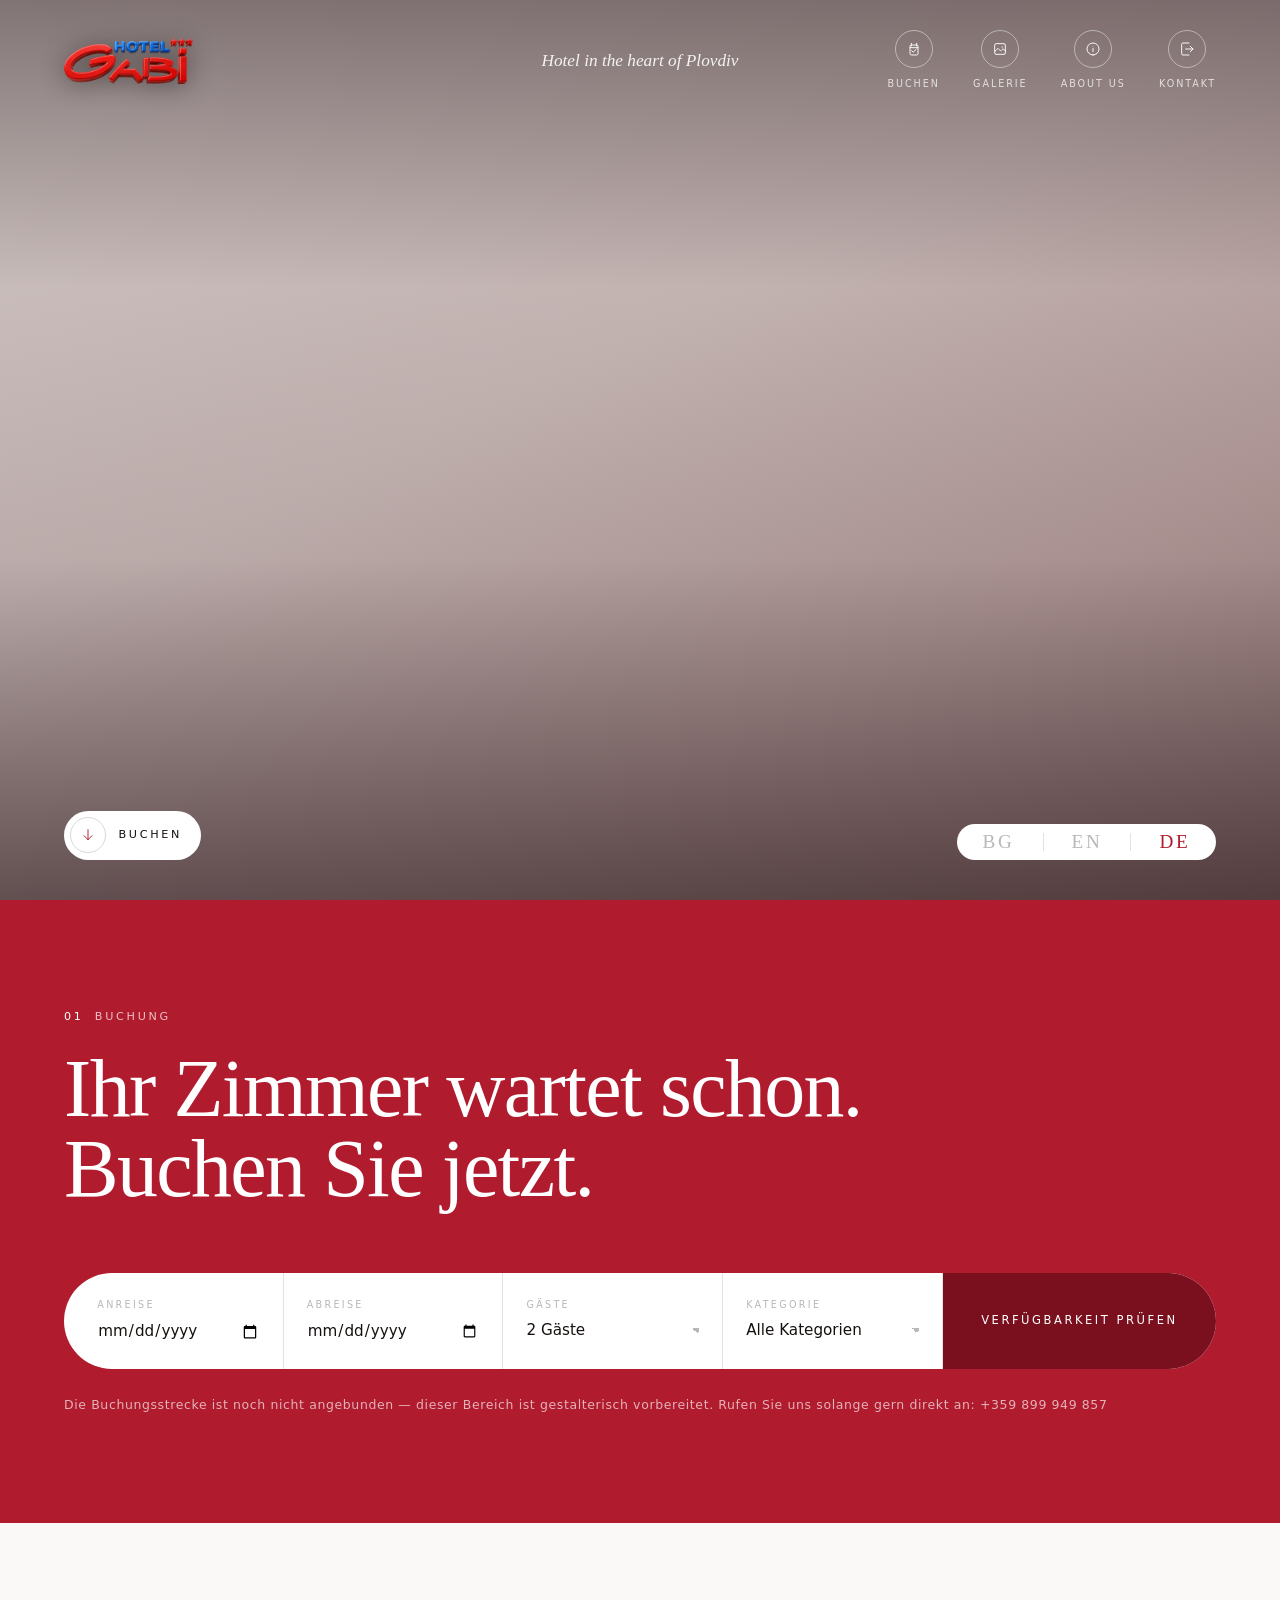
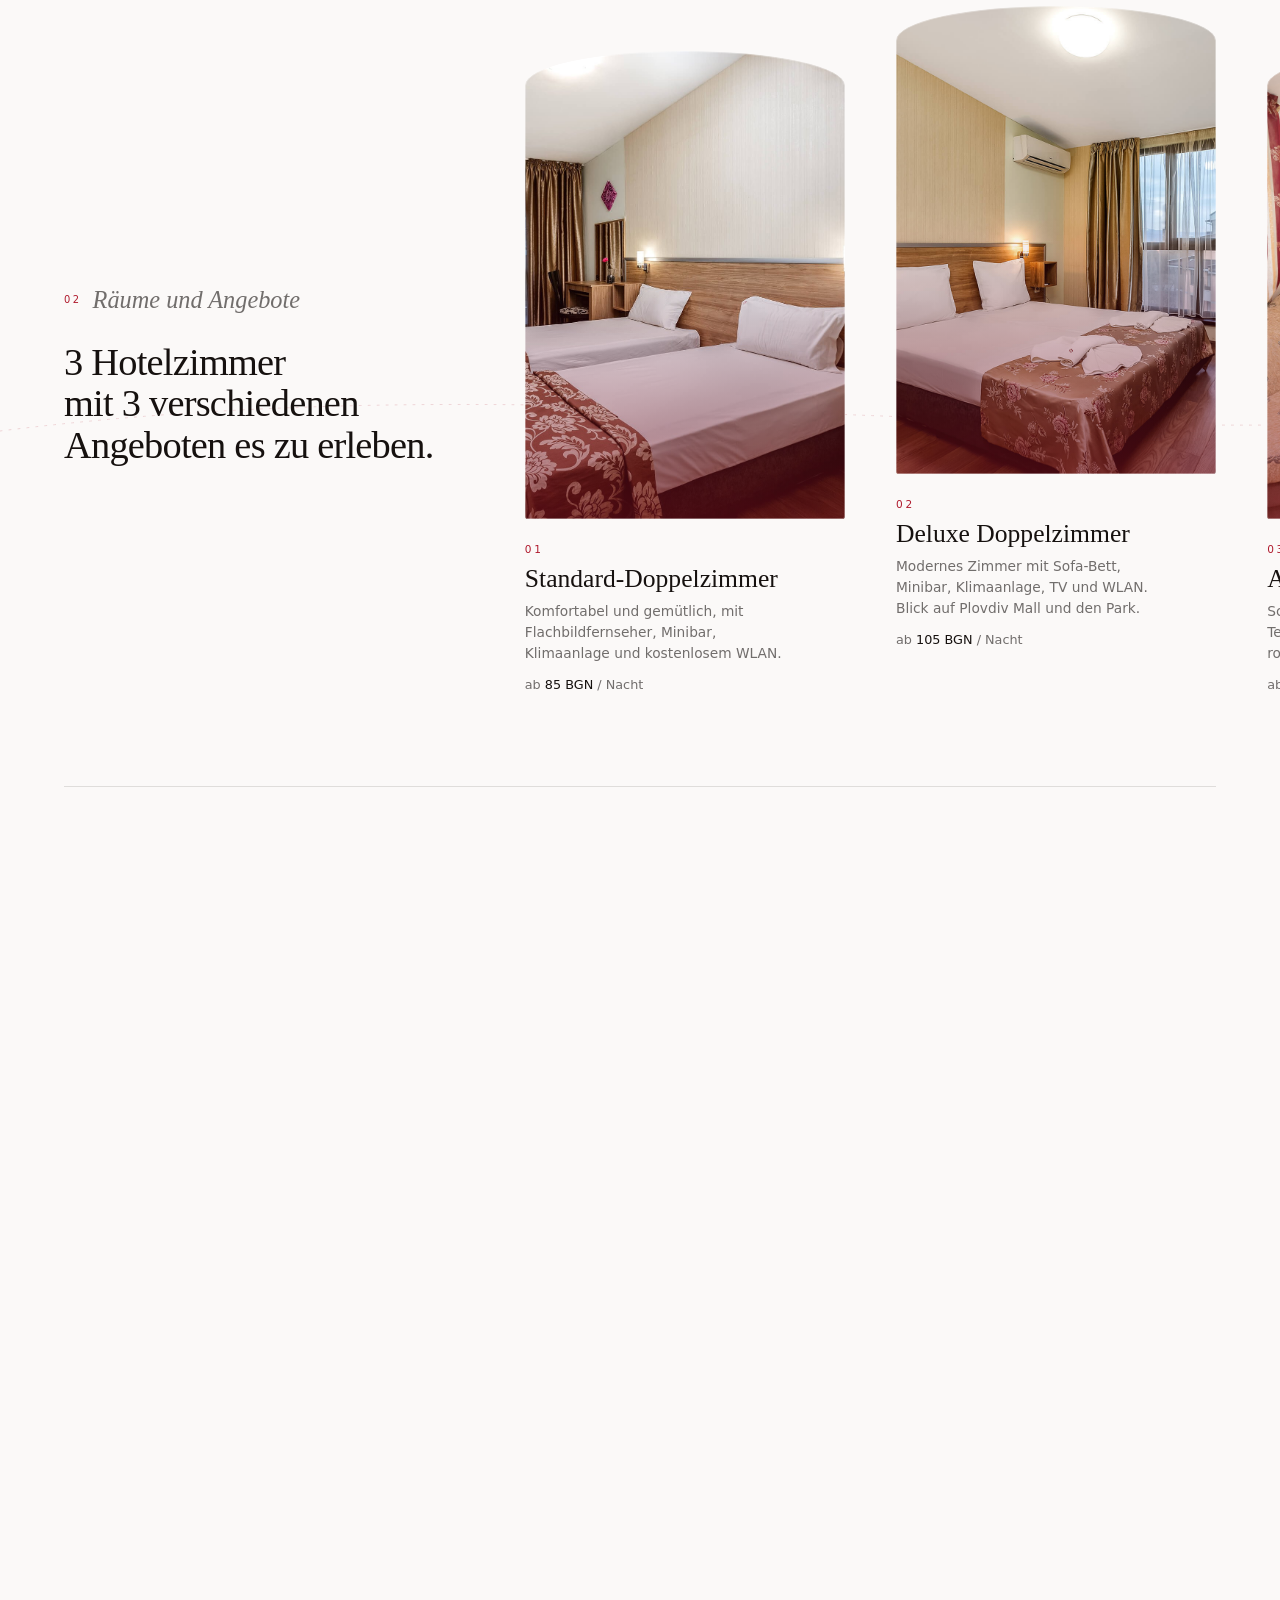
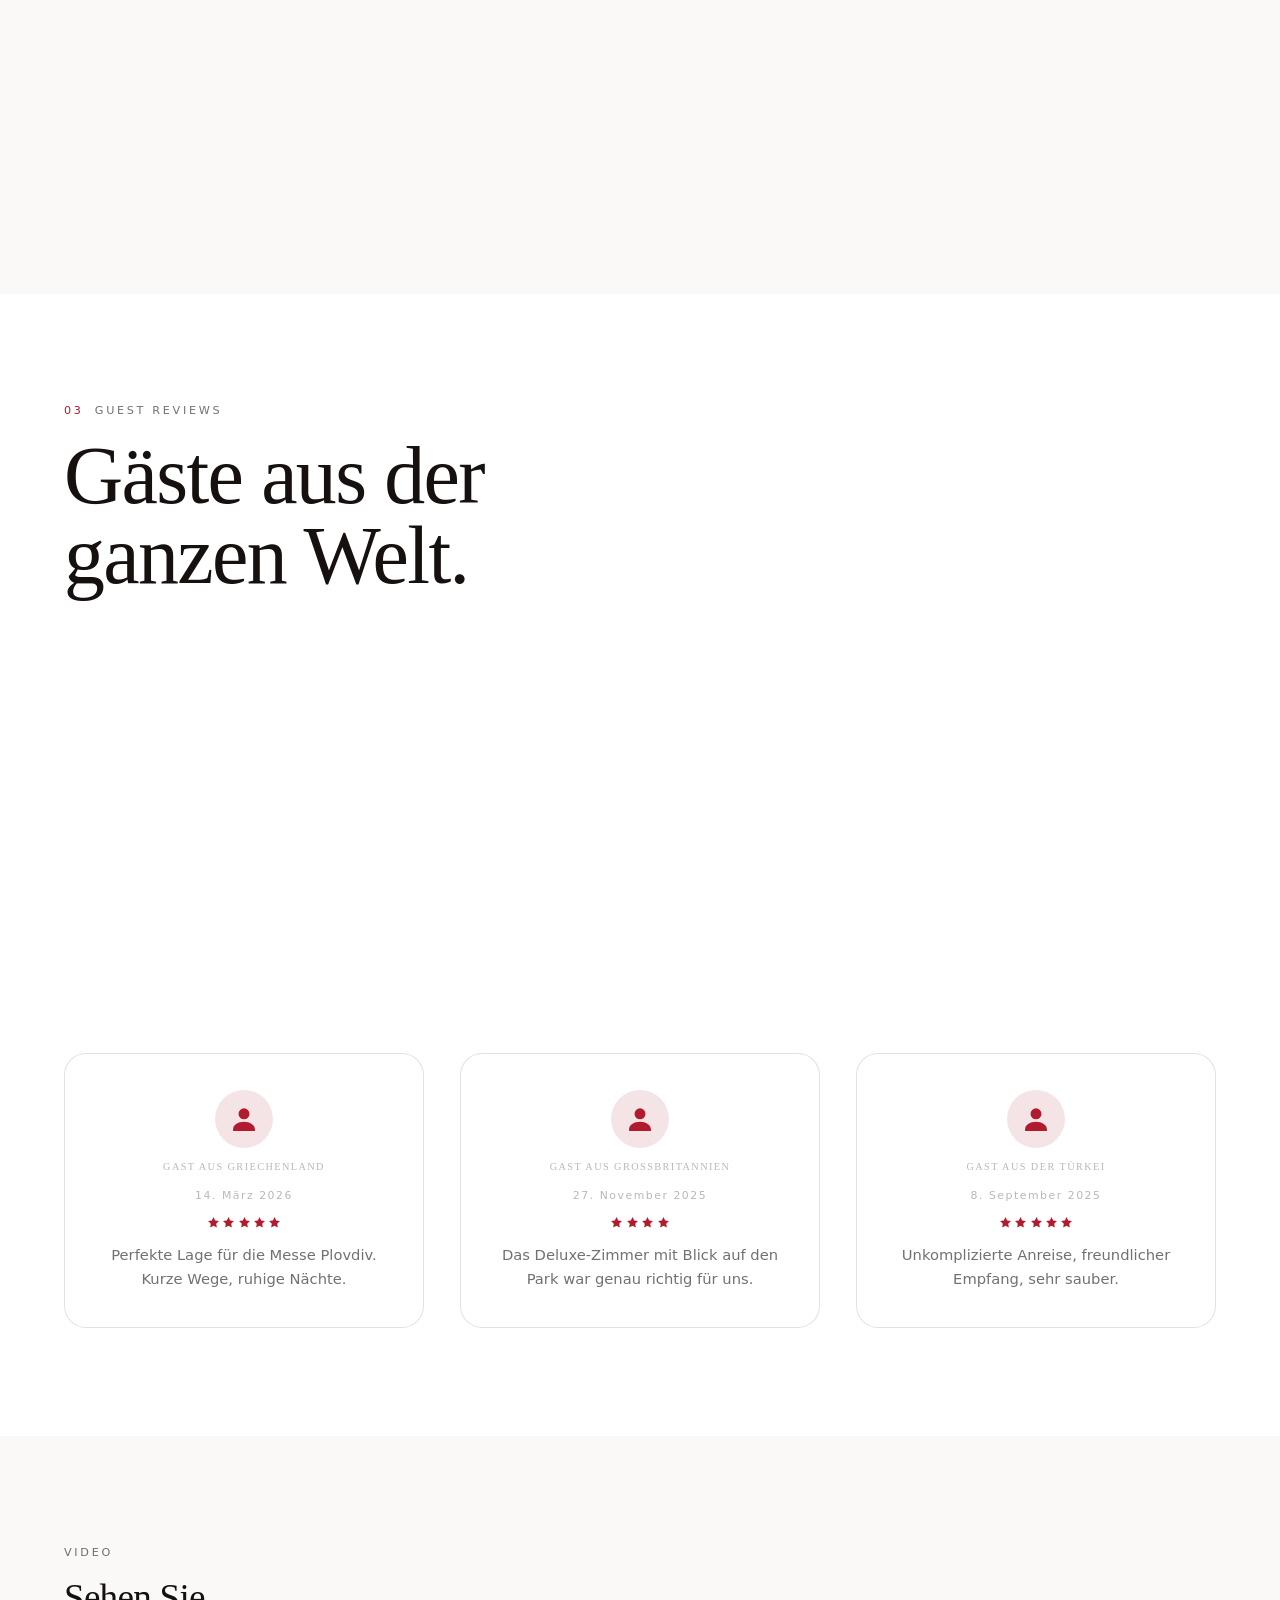
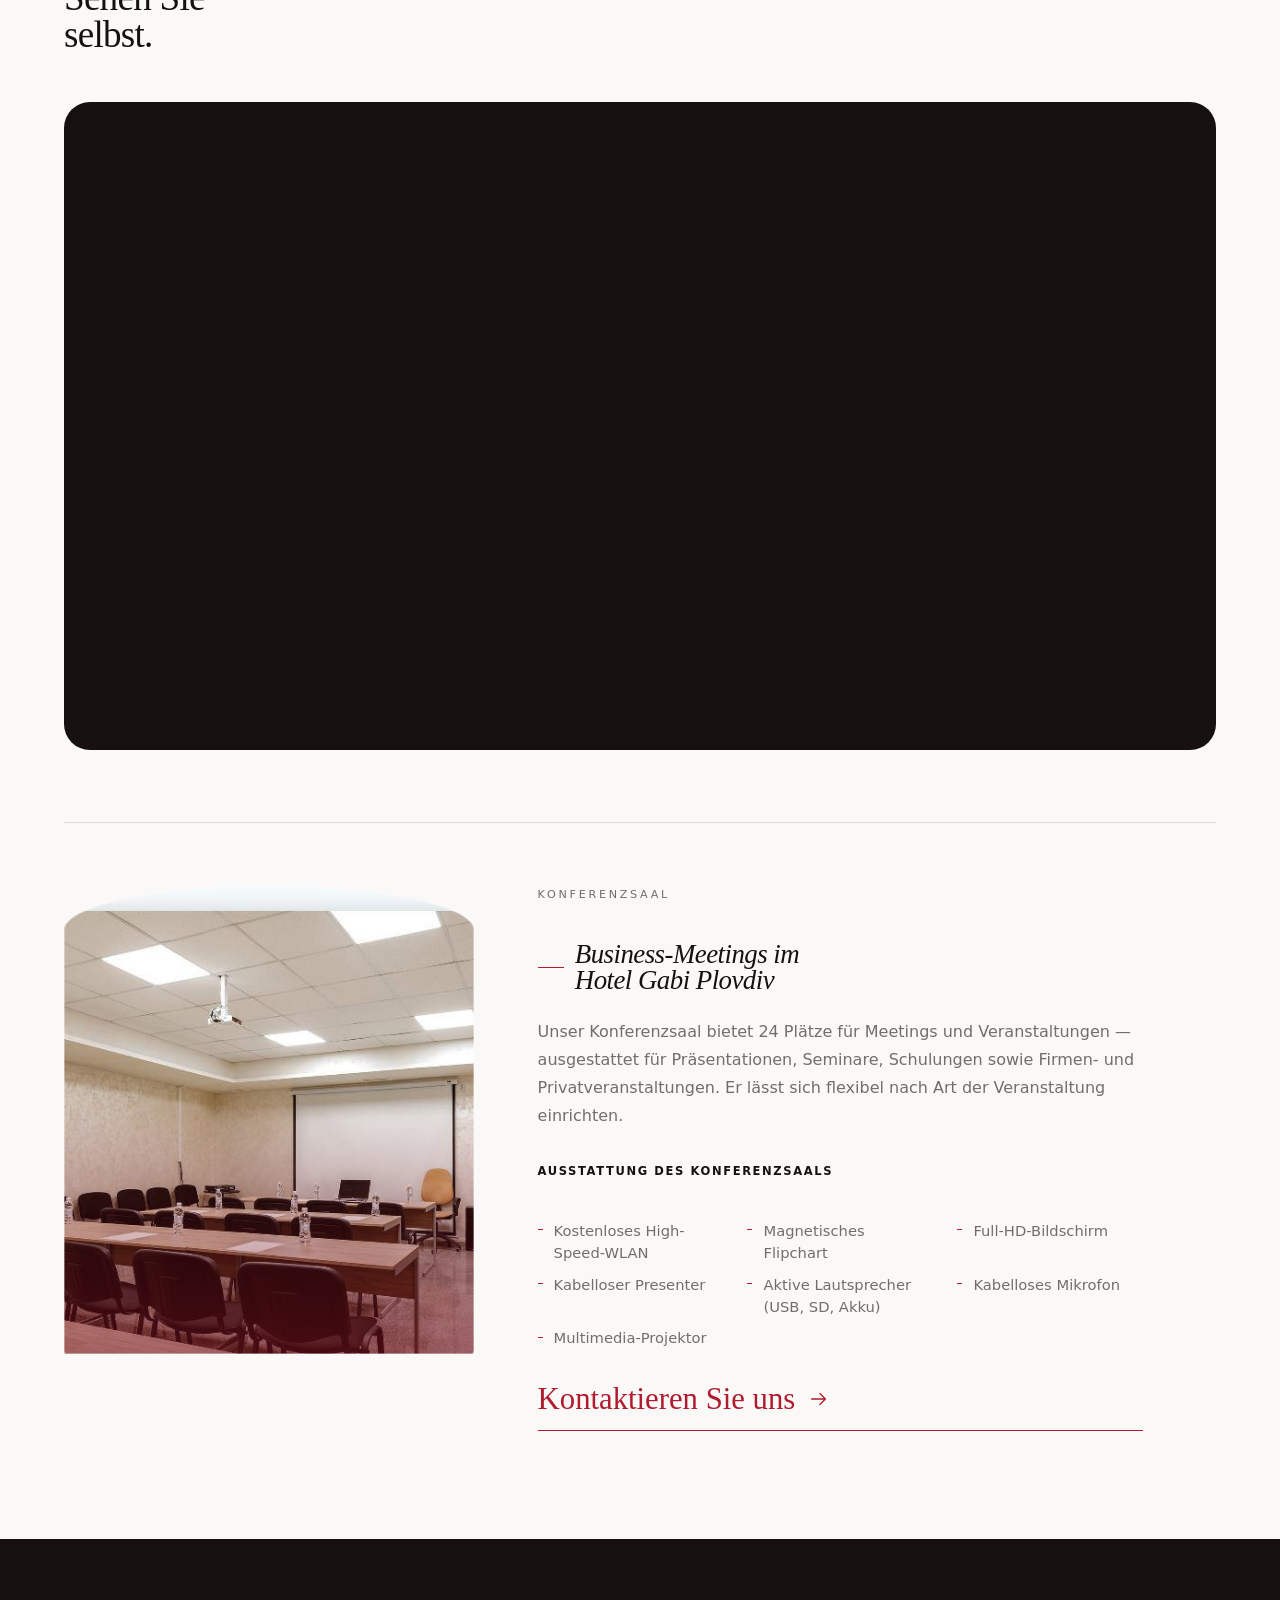
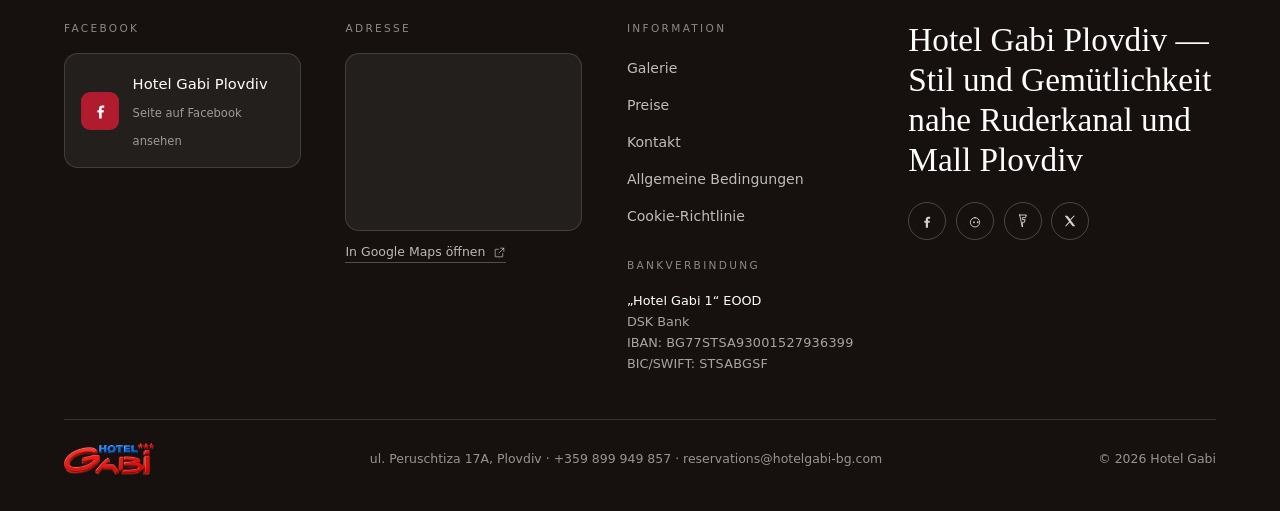
==== commit 24c68c00: "Handy: 3D-Logo im Hero, Hero wieder frei scrollbar Im Kopfzeilen-Logo waren auf einem 390 px breiten" ====
--- a/index.html
+++ b/index.html
@@ -89,6 +89,13 @@
 
       <div class="hero__grid">
         <h1 class="hero__title">
+          <!-- Auf dem Handy trägt das 3D-Logo die Marke: dort sind „HOTEL"
+               und die drei Sterne bei 30 px Kopfzeilen-Logo nicht mehr zu
+               erkennen. Ab 860 px übernimmt wieder der gesetzte Schriftzug
+               darunter, das Logo tritt ab. Genau eines von beiden ist
+               sichtbar — siehe .hero__logo im Stylesheet. -->
+          <img class="hero__logo" src="assets/img/brand/gabi-logo.png"
+               alt="Hotel Gabi" width="640" height="228" data-reveal>
           <span class="mask"><span class="mask__i" data-reveal data-reveal-delay="0">Hotel</span></span>
           <span class="mask"><span class="mask__i" data-reveal data-reveal-delay="1">Gabi</span></span>
         </h1>
--- a/assets/css/style.css
+++ b/assets/css/style.css
@@ -143,7 +143,8 @@
 .brand__logo{
   height:clamp(30px, 3.6vw, 48px);
   width:auto;
-  transition:height .5s var(--ease), filter .5s var(--ease);
+  transition:height .5s var(--ease), filter .5s var(--ease),
+             opacity .4s var(--ease);
 }
 .header.is-stuck .brand__logo{ height:clamp(26px, 2.9vw, 38px); }
 /* Nur auf der Startseite liegt der Header über dem Video und braucht
@@ -241,6 +242,10 @@
 }
 
 .hero__title{ margin:0; }
+/* Das 3D-Logo ersetzt den gesetzten Schriftzug auf dem Handy — dort ist
+   es die einzige Stelle, an der „HOTEL" und die drei Sterne lesbar sind.
+   Ab Tablet tritt es wieder ab, siehe Handy-Block am Dateiende. */
+.hero__logo{ display:none; }
 .hero__title .mask{ display:block; overflow:hidden; padding-bottom:.04em; }
 /* Über dem Film trägt Weiß — Rot bleibt den Akzenten vorbehalten. */
 .hero__title .mask__i{
@@ -1404,9 +1409,22 @@
   /* Etwas mehr Luft zum Rand — 20 px wirkten gedrängt. */
   :root{ --gutter:1.5rem; --sect-y:clamp(3.5rem,9vh,5.5rem); }
 
-  /* Hero: der Schriftzug war mit 54 px zu klein für ein Vollbild. */
-  .hero__title .mask__i{ font-size:clamp(3.75rem,19vw,6rem); }
-  .hero__title .mask:first-child .mask__i{ font-size:clamp(1rem,4.6vw,1.6rem); }
+  /* Hero: statt des gesetzten Schriftzugs steht hier das 3D-Logo. Es
+     ist die einzige Fassung, in der „HOTEL" und die drei Sterne lesbar
+     sind — im Kopfzeilen-Logo waren sie bei 30 px Höhe nur noch 8 bzw.
+     6 px groß. Bei 82vw wird das Wort rund 30 px hoch. */
+  .hero__title .mask{ display:none; }
+  .hero__logo{
+    display:block;
+    width:min(82vw,440px);
+    height:auto;
+    filter:drop-shadow(0 8px 28px rgba(0,0,0,.5));
+  }
+
+  /* Daneben wäre das kleine Logo in der Kopfzeile dieselbe Grafik ein
+     zweites Mal. Es kommt zurück, sobald der Header beim Scrollen seinen
+     weißen Grund bekommt. */
+  .header--overlay:not(.is-stuck) .brand__logo{ opacity:0; }
   .hero__stage{ padding-top:clamp(4.5rem,11vh,6rem); }
   .hero__grid{ gap:.75rem; }
   .hero__foot{ gap:1rem; }
@@ -1436,12 +1454,16 @@
 }
 
 /* ------------------------------------------------------------------
-   HANDY — angeheftete Sequenzen (Hero-Film, Zimmer-Reihe)
+   HANDY — angeheftete Zimmer-Reihe
 
    Greift ausschließlich, wenn JS die Sektion mit .is-pinned übernommen
    hat. Ohne JS, bei reduzierter Bewegung oder wenn die Messung scheitert,
    bleibt es beim nativen Verhalten der Blöcke darüber — die Seite
    funktioniert also in jedem Fall.
+
+   Der Hero wird auf dem Handy bewusst NICHT angeheftet: dort steht das
+   3D-Logo, und eine Sequenz, die den Scroll anhält, würde genau davor
+   stehen. Siehe initFilmScrub in main.js.
    ------------------------------------------------------------------ */
 @media (max-width:859px){
 
@@ -1449,19 +1471,16 @@
      eingeblendeter Adressleiste; blendet sie sich beim Scrollen aus,
      bliebe unten ein weißer Streifen stehen. dvh folgt der Leiste. */
   @supports (height:100dvh){
-    .hero.is-pinned .hero__stage,
     .rooms.is-pinned .rooms__viewport{ height:100dvh; }
   }
 
-  /* Während die Sequenz läuft, darf der Browser die Geste nicht selbst
-     als horizontales Wischen deuten — sonst kämpfen Finger und Animation
-     um dieselbe Bewegung. Vertikal bleibt alles erlaubt. */
-  .hero.is-pinned .hero__stage,
+  /* Während die Reihe läuft, darf der Browser die Geste nicht selbst als
+     horizontales Wischen deuten — sonst kämpfen Finger und Animation um
+     dieselbe Bewegung. Vertikal bleibt alles erlaubt. */
   .rooms.is-pinned .rooms__viewport{ touch-action:pan-y; }
 
-  /* Der Laufbalken zeigt, wie weit die Sequenz ist. Ohne ihn fühlt sich
-     die gebremste Seite wie hängengeblieben an statt wie geführt. */
-  .hero.is-pinned .film__progress{ display:block; }
+  /* Der Laufbalken zeigt, wie weit die Reihe ist. Ohne ihn fühlt sich die
+     gebremste Seite wie hängengeblieben an statt wie geführt. */
   .rooms.is-pinned .rooms__progress{ display:block; }
 
   /* Angeheftet trägt die Sektion nur noch den Scrollweg — der Abstand
